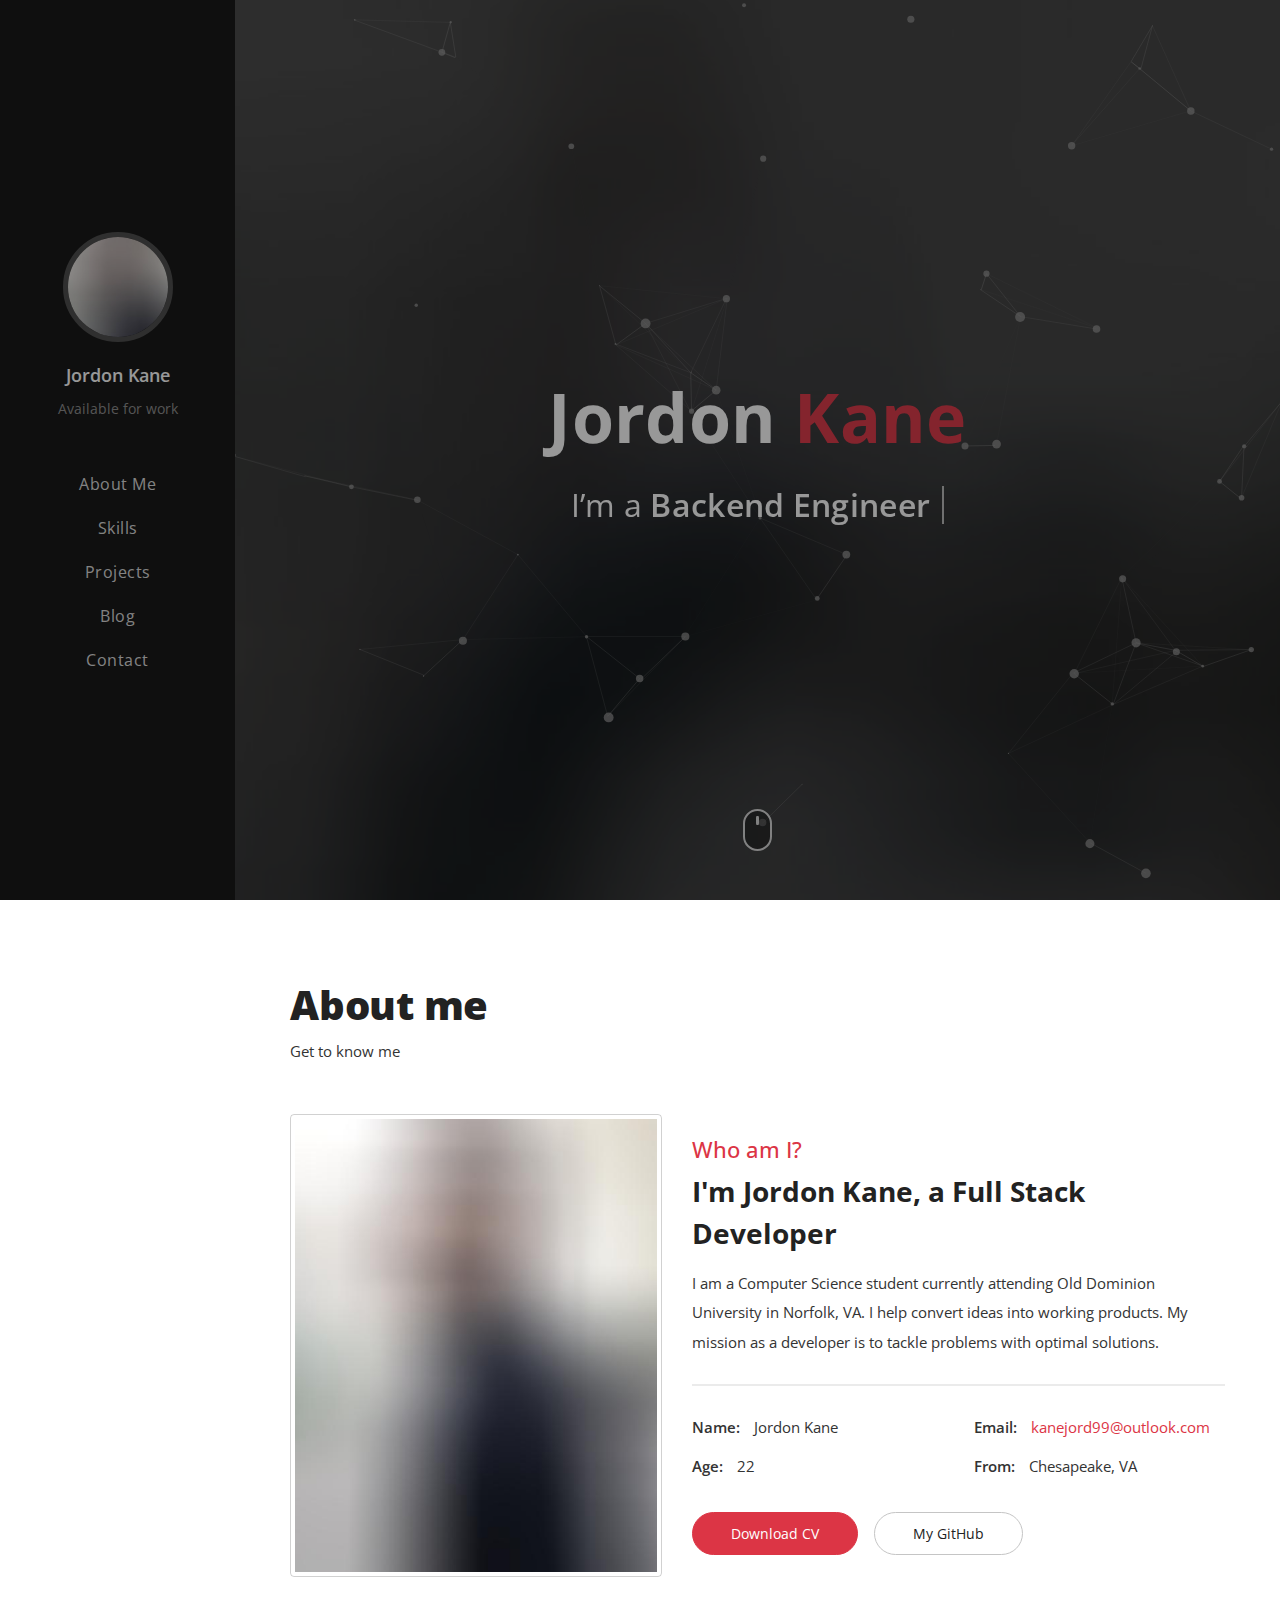
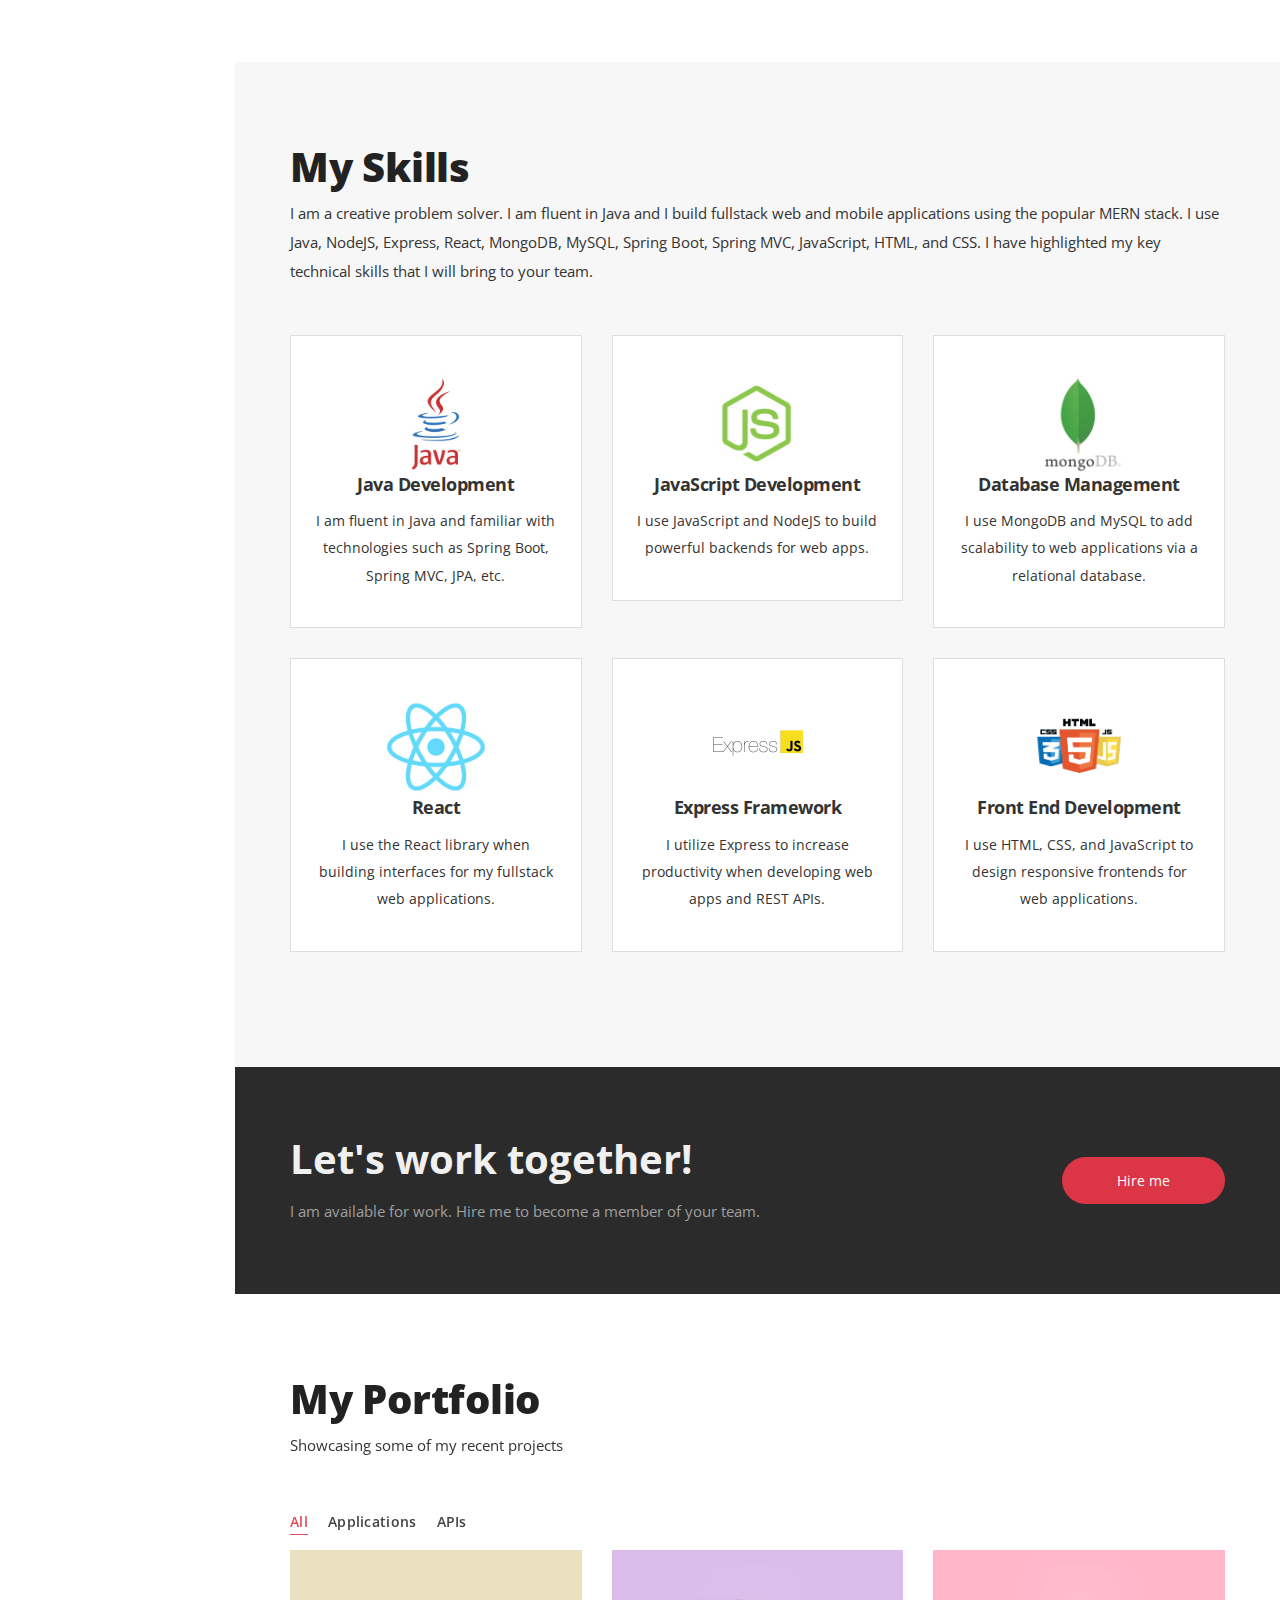
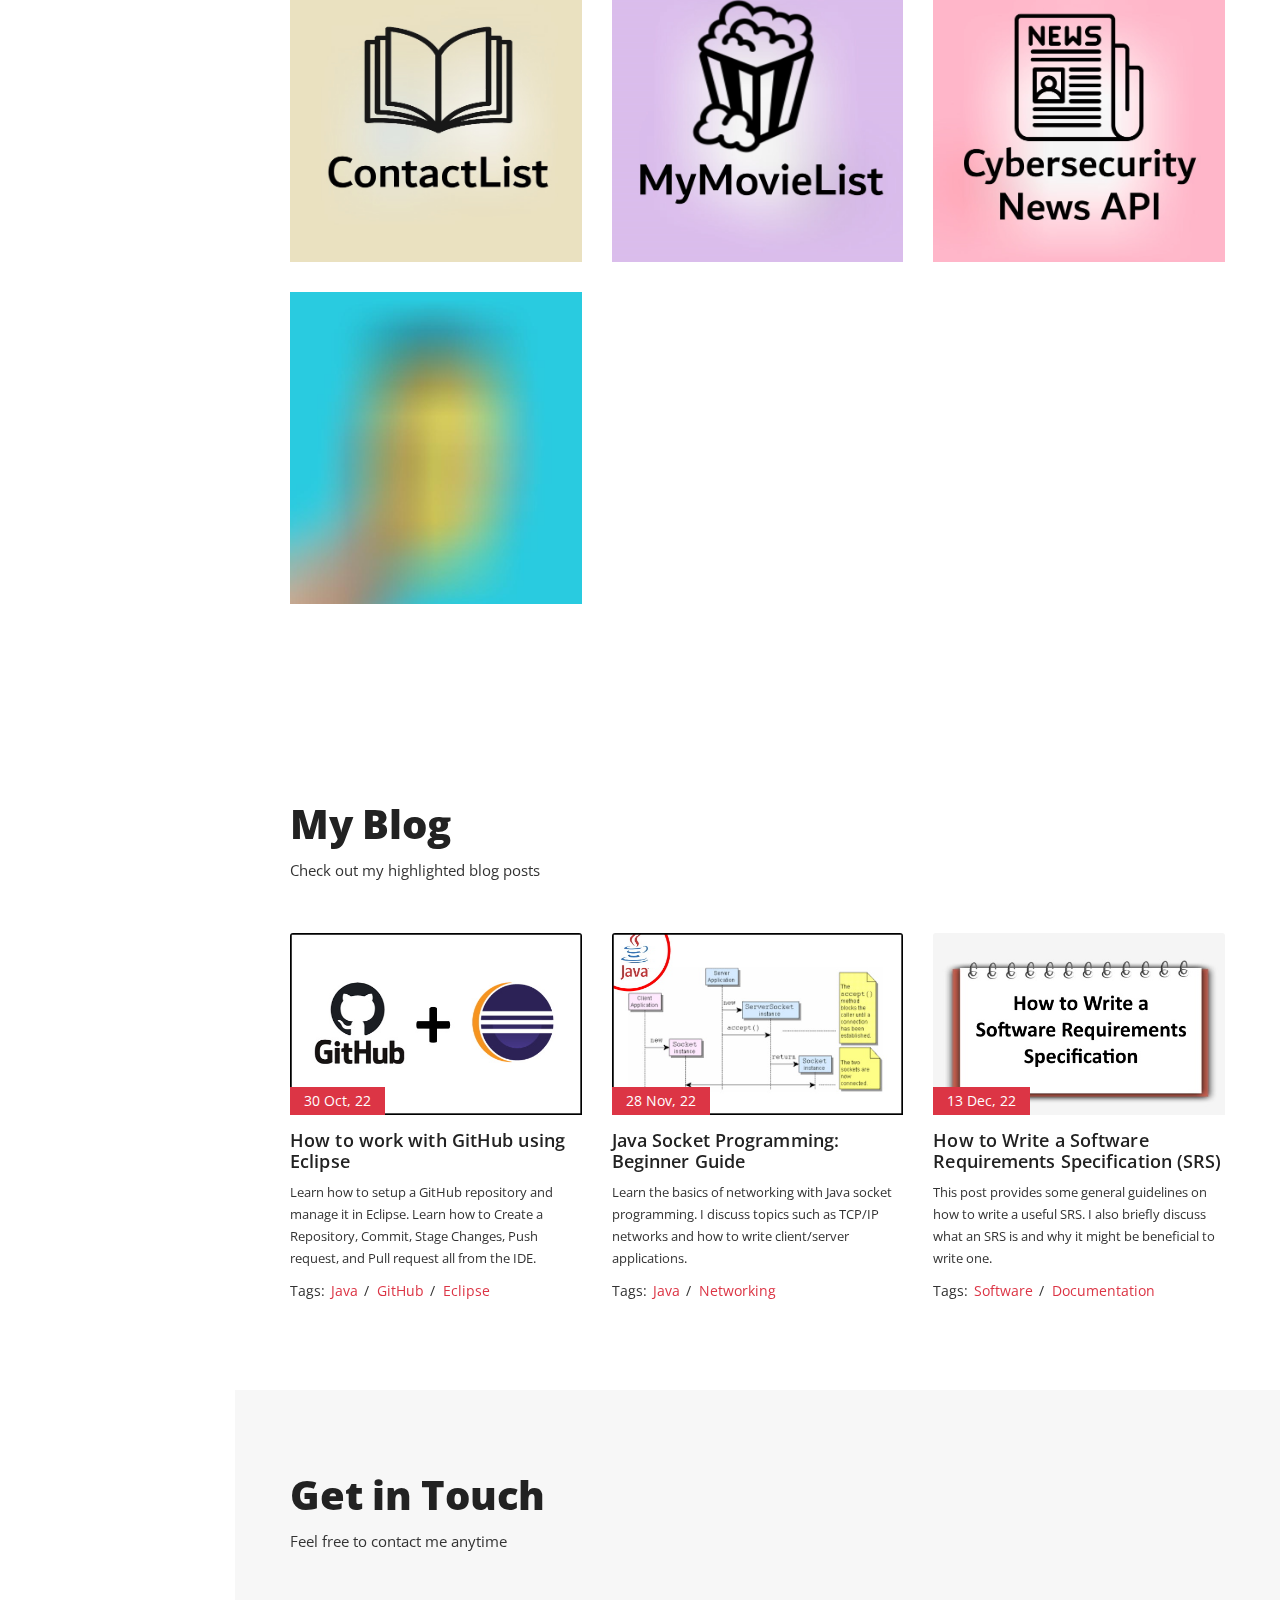
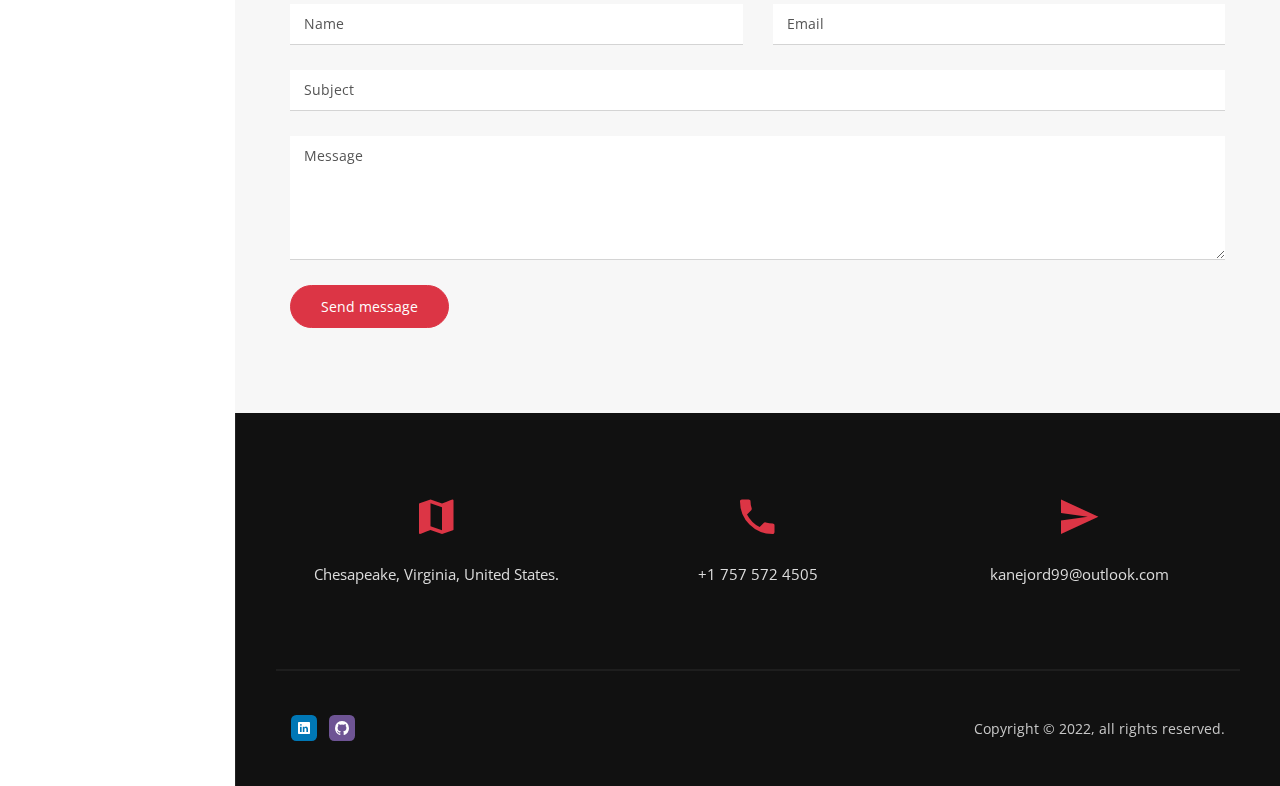
==== index.html @ 23d12130 "Update index.html" ====
<!DOCTYPE html>
<html lang="zxx">

<head>
  <!-- Required meta tags-->
  <meta charset="utf-8">
  <!-- Title-->
  <title>Jordon Kane</title>
  <!-- Description-->
  <meta name="description" content=" Personal Portfolio / Resume / CV / vCard Template">
  <meta name="viewport" content="width=device-width, initial-scale=1, shrink-to-fit=no">
  <!-- Favicons-->
  <link rel="apple-touch-icon" sizes="180x180" href="img/favicons/apple-touch-icon.png">
  <link rel="icon" type="image/png" sizes="32x32" href="img/favicons/favicon-32x32.png">
  <link rel="icon" type="image/png" sizes="16x16" href="img/favicons/favicon-16x16.png">
  <!-- Web fonts-->
  <link href="https://fonts.googleapis.com/css?family=Open+Sans:300,300i,400,400i,600,600i,700,700i,800,800i" rel="stylesheet">
  <!-- CSS vendors-->
  <link rel="stylesheet" href="css/bootstrap-custom.css">
  <link rel="stylesheet" href="css/ionicons.min.css">
  <link rel="stylesheet" href="css/owl.carousel.min.css">
  <link rel="stylesheet" href="css/owl.theme.default.min.css">
  <link rel="stylesheet" href="css/simplebar.min.css">
  <link rel="stylesheet" href="css/jquery.mb.YTPlayer.min.css">
  <!-- Main CSS-->
  <link rel="stylesheet" href="css/main.css">
  <!-- CSS Color scheme-->
  <link id="color-scheme" rel="stylesheet" href="css/colors/main-red.css">
  <!-- Custom CSS (Add your custom CSS styles to this file)-->
  <link rel="stylesheet" href="css/custom.css">
</head>

<body>
  <!-- Preloader-->
  <div class="preloader">
    <div class="preloader-block">
      <div class="preloader-icon"><span class="loading-dot loading-dot-1"></span><span class="loading-dot loading-dot-2"></span><span class="loading-dot loading-dot-3"></span></div>
    </div>
  </div>
  <div class="main-wrapper">
    <!-- Sidebar-->
    <header>
      <nav class="navbar d-md-block d-lg-none fixed-top mobile-navbar"><button class="navbar-toggler mr-auto" type="button" data-toggle="collapse" data-target="#mobileNavbarSupportedContent" aria-controls="mobileNavbarSupportedContent" aria-expanded="false" aria-label="Toggle navigation"><span class="nav-btn">Menu</span></button>
        <div class="collapse navbar-collapse order-1" id="mobileNavbarSupportedContent">
          <ul class="navbar-nav mr-auto"></ul>
        </div>
      </nav>
      <nav class="sidebar" data-simplebar>
        <div class="sidebar-header"><a href="#home-area" data-scroll><img class="img-fluid sidebar-avatar" src="img/profile-avatar.jpg" alt="Profile avatar"></a><span class="sidebar-name">Jordon Kane</span>
          <p class="sidebar-status">Available for work</p>
        </div>
        <div class="sidebar-menu">
          <ul class="list-unstyled list-menu">
            <li><a class="nav-link" href="#about-area" data-scroll>About Me</a></li>
            <li><a class="nav-link" href="#services-area" data-scroll>Skills</a></li>
            <li><a class="nav-link" href="#portfolio-area" data-scroll>Projects</a></li>
            <li><a class="nav-link" href="#blog-area" data-scroll>Blog</a></li>
            <li><a class="nav-link" href="#contact-area" data-scroll>Contact</a></li>
          </ul>
        </div>
      </nav>
    </header>
    <div class="sections-wrapper">
      <!-- Sections-->
      <!-- Home-->
      <section class="home-area element-cover-bg particles-variant" id="home-area" style="background-image:url(img/home.jpg)">
        <div id="particles-js"></div>
        <div class="container h-100">
          <div class="row h-100 align-items-center justify-content-center">
            <div class="col-12 col-lg-8 home-content text-center">
              <h1 class="home-name">Jordon <span>Kane</span></h1>
              <h4 class="cd-headline clip home-headline">I’m a <span class="cd-words-wrapper single-headline"><b class="is-visible">Backend Engineer</b><b>Problem Solver</b><b>Software Developer</b></span></h4>
            </div><a href="#about-area" data-scroll>
              <div class="home-mouse">
                <div class="mouse-shape">
                  <div class="mouse-wheel"></div>
                </div>
              </div>
            </a>
          </div>
        </div>
      </section>
      <!-- About-->
      <section class="single-section about-area" id="about-area">
        <div class="container">
          <div class="row">
            <div class="col-12">
              <div class="section-heading">
                <h2 class="section-title">About me</h2>
                <p class="section-description">Get to know me</p>
              </div>
            </div>
          </div>
          <div class="row align-items-center">
            <!-- Picture part-->
            <div class="col-12 col-lg-5 about-img"><img class="img-fluid img-thumbnail" src="img/about-img.jpg" alt="About Picture"></div>
            <!-- Content part-->
            <div class="col-12 col-lg-7 about-content">
              <div class="content-block">
                <h2 class="content-subtitle">Who am I?</h2>
                <h6 class="content-title">I'm Jordon Kane, a Full Stack Developer</h6>
                <div class="content-description">
                  <p>I am a Computer Science student currently attending Old Dominion University in Norfolk, VA. I help convert ideas into working products. My mission as a developer is to tackle problems with optimal solutions.</p>
                </div>
                <address class="content-info">
                  <div class="row">
                    <div class="col-12 col-md-6 single-info"><span>Name:</span>
                      <p>Jordon Kane</p>
                    </div>
                    <div class="col-12 col-md-6 single-info"><span>Email:</span>
                      <p><a href="mailto:kanejord99@outlook.com">kanejord99@outlook.com</a></p>
                    </div>
                  </div>
                  <div class="row">
                    <div class="col-12 col-md-6 single-info"><span>Age:</span>
                      <p>22</p>
                    </div>
                    <div class="col-12 col-md-6 single-info"><span>From:</span>
                      <p>Chesapeake, VA</p>
                    </div>
                  </div>
                </address><a class="btn content-download button-main button-scheme" href="#0" role="button">Download CV</a><a class="btn content-work button-main" data-scroll="" href="https://github.com/jordonkane" target="_blank" role="button">My GitHub</a>
              </div>
            </div>
          </div>
        </div>
      </section>
      <!-- Services-->
      <section class="single-section alt-bg services-area" id="services-area">
        <div class="container">
          <div class="row">
            <div class="col-12">
              <div class="section-heading">
                <h2 class="section-title">My Skills</h2>
                <p class="section-description">I am a creative problem solver. I am fluent in Java and I build fullstack web and mobile applications using the popular MERN stack. I use Java, NodeJS, Express, React, MongoDB, MySQL, Spring Boot, Spring MVC, JavaScript, HTML, and CSS. I have highlighted my key technical skills that I will bring to your team.</p>
              </div>
            </div>
          </div>
          <div class="row">
            <!-- Single service-->
            <div class="col-12 col-md-6 col-lg-4">
              <div class="single-service"><img src="img/icon_java.jpg" alt="Java" width="100" height="100">
                <h6 class="service-title">Java Development</h6>
                <p class="service-description">I am fluent in Java and familiar with technologies such as Spring Boot, Spring MVC, JPA, etc.</p>
              </div>
            </div>
            <!-- Single service-->
            <div class="col-12 col-md-6 col-lg-4">
              <div class="single-service"><img src="img/icon_nodejs.jpg" alt="NodeJS" width="100" height="100">
                <h6 class="service-title">JavaScript Development</h6>
                <p class="service-description">I use JavaScript and NodeJS to build powerful backends for web apps.</p>
              </div>
            </div>
            <!-- Single service-->
            <div class="col-12 col-md-6 col-lg-4">
              <div class="single-service"><img src="img/icon_mdb.jpg" alt="MongoDB" width="100" height="100">
                <h6 class="service-title">Database Management</h6>
                <p class="service-description">I use MongoDB and MySQL to add scalability to web applications via a relational database.</p>
              </div>
            </div>
            <!-- Single service-->
            <div class="col-12 col-md-6 col-lg-4">
              <div class="single-service"><img src="img/icon_react.jpg" alt="NETMVC" width="100" height="100">
                <h6 class="service-title">React</h6>
                <p class="service-description">I use the React library when building interfaces for my fullstack web applications.</p>
              </div>
            </div>
            <!-- Single service-->
            <div class="col-12 col-md-6 col-lg-4">
              <div class="single-service mb-md-0"><img src="img/icon_expressjs.jpg" alt="Express" width="100" height="100">
                <h6 class="service-title">Express Framework</h6>
                <p class="service-description">I utilize Express to increase productivity when developing web apps and REST APIs.</p>
              </div>
            </div>
            <!-- Single service-->
            <div class="col-12 col-md-6 col-lg-4">
              <div class="single-service mb-lg-0"><img src="img/icon_frontend.jpg" alt="Frontend" width="100" height="100">
                <h6 class="service-title">Front End Development</h6>
                <p class="service-description">I use HTML, CSS, and JavaScript to design responsive frontends for web applications.</p>
              </div>
            </div>
          </div>
        </div>
      </section>
      <!-- Hire-->
      <section class="single-section element-cover-bg hire-area" id="hire-area" style="background-image:url(img/hire.jpg)">
        <div class="container">
          <div class="row row-custom">
            <div class="col-12 col-md-8 content-part">
              <h1 class="hire-title">Let's work together!</h1>
              <p class="hire-description">I am available for work. Hire me to become a member of your team.</p>
            </div>
            <div class="col-12 col-md-4 button-part"><a class="btn hire-btn button-main button-scheme" data-scroll="" href="#contact-area" role="button">Hire me</a></div>
          </div>
        </div>
      </section>
      <!-- Portfolio-->
      <section class="single-section portfolio-area" id="portfolio-area">
        <div class="container">
          <div class="row">
            <div class="col-12">
              <div class="section-heading">
                <h2 class="section-title">My Portfolio</h2>
                <p class="section-description">Showcasing some of my recent projects</p>
              </div>
            </div>
          </div>
          <div class="row">
            <!-- Filter nav-->
            <div class="col-12">
              <ul class="list-inline filter-control" role="group" aria-label="Filter Control">
                <li class="list-inline-item tab-active" data-filter="*">All</li>
                <li class="list-inline-item" data-filter=".brand">Applications</li>
                <li class="list-inline-item" data-filter=".design">APIs</li>
              </ul>
            </div>
          </div>
          <!-- Thumbnail list-->
          <div class="portfolio-grid row">
            <!-- Single item-->
            <div class="single-item col-6 col-lg-4 brand"><a class="portfolio-item" href="#item-1">
                <div class="portfolio-wrapper"><img class="img-fluid" alt="Item" src="img/item-1.jpg">
                  <div class="item-content">
                    <h6 class="content-title">ContactList App</h6><span class="content-more">More Info</span>
                  </div>
                </div>
              </a></div>
            <!-- Single item-->
            <div class="single-item col-6 col-lg-4 brand"><a class="portfolio-item" href="#item-2">
                <div class="portfolio-wrapper"><img class="img-fluid" alt="Item" src="img/item-2.jpg">
                  <div class="item-content">
                    <h6 class="content-title">MyMovieList App</h6><span class="content-more">More Info</span>
                  </div>
                </div>
              </a></div>
            <!-- Single item-->
            <div class="single-item col-6 col-lg-4 design"><a class="portfolio-item" href="#item-3">
              <div class="portfolio-wrapper"><img class="img-fluid" alt="Item" src="img/item-3.jpg">
                <div class="item-content">
                  <h6 class="content-title">News API</h6><span class="content-more">More Info</span>
                </div>
              </div>
            </a></div>
            <!-- Single item-->
            <div class="single-item col-6 col-lg-4 brand"><a class="portfolio-item" href="#item-4">
              <div class="portfolio-wrapper"><img class="img-fluid" alt="Item" src="img/item-4.jpg">
                <div class="item-content">
                  <h6 class="content-title">Spring Boot Web Application</h6><span class="content-more">More Info</span>
                </div>
              </div>
            </a></div>
        <!-- Single lightbox-->
        <div class="lightbox-wrapper" id="item-1">
          <div class="f-basis-100">
            <div class="lightbox-close" data-modal-close><span class="close-btn"><span class="btn-line"></span></span></div>
          </div>
          <div class="container">
            <div class="row">
              <div class="col-12 col-lg-5">
                <div class="lightbox-gallery owl-carousel owl-theme"><img class="img-fluid item-img" alt="Item" src="img/item-1.jpg"><img class="img-fluid item-img" alt="Item" src="img/item-2.jpg"><img class="img-fluid item-img" alt="Item" src="img/item-3.jpg"><img class="img-fluid item-img" alt="Item" src="img/item-4.jpg"><img class="img-fluid item-img" alt="Item" src="img/item-5.jpg"><img class="img-fluid item-img" alt="Item" src="img/item-6.jpg"></div>
              </div>
              <div class="col-12 col-lg-7">
                <div class="lightbox-content">
                  <h3 class="content-title">ContactList App</h3>
                  <div class="content-description">
                    <p>Lorem ipsum dolor sit amet, consectetur adipisicing elit. Assumenda aut sapiente quo explicabo, quasi incidunt aperiam laudantium, nemo cum eaque inventore ut voluptas voluptatibus nihil! Amet soluta, ea illo sint?</p>
                    <p>Lorem ipsum dolor sit amet, consectetur adipisicing elit. Obcaecati dignissimos culpa deserunt aspernatur ipsa veritatis alias labore tempore laboriosam commodi! Ab neque sunt, odio voluptatibus, dignissimos nisi consequuntur atque qui explicabo eligendi, harum in? Amet aspernatur atque quam. Illo natus tempora explicabo deleniti molestias numquam debitis repudiandae, repellendus voluptatum soluta?</p>
                  </div>
                  <ul class="list-inline content-info">
                    <li class="list-inline-item single-info"><span>Date:</span>
                      <p>27 Oct, 2022</p>
                    </li>
                    <li class="list-inline-item single-info"><span>Categories:</span>
                      <p><a href="#0">CRUD</a>, <a href="#0">Application</a></p>
                    </li>
                    <li class="list-inline-item single-info"><span>Technologies:</span>
                      <p>NodeJS, React, Express, MySQL</p>
                    </li>
                  </ul><a class="btn content-btn button-main button-scheme" href="https://github.com/jordonkane/contact-list" role="button">Visit Project</a>
                </div>
              </div>
            </div>
          </div>
        </div>
        <!-- Single lightbox-->
        <div class="lightbox-wrapper" id="item-2">
          <div class="f-basis-100">
            <div class="lightbox-close" data-modal-close><span class="close-btn"><span class="btn-line"></span></span></div>
          </div>
          <div class="container">
            <div class="row">
              <div class="col-12 col-lg-5">
                <div class="lightbox-gallery owl-carousel owl-theme"><img class="img-fluid item-img" alt="Item" src="img/item-2.jpg"><img class="img-fluid item-img" alt="Item" src="img/item-1.jpg"><img class="img-fluid item-img" alt="Item" src="img/item-3.jpg"><img class="img-fluid item-img" alt="Item" src="img/item-4.jpg"><img class="img-fluid item-img" alt="Item" src="img/item-5.jpg"><img class="img-fluid item-img" alt="Item" src="img/item-6.jpg"></div>
              </div>
              <div class="col-12 col-lg-7">
                <div class="lightbox-content">
                  <h3 class="content-title">MyMovieList</h3>
                  <div class="content-description">
                    <p>Lorem ipsum dolor sit amet, consectetur adipisicing elit. Assumenda aut sapiente quo explicabo, quasi incidunt aperiam laudantium, nemo cum eaque inventore ut voluptas voluptatibus nihil! Amet soluta, ea illo sint?</p>
                    <p>Lorem ipsum dolor sit amet, consectetur adipisicing elit. Obcaecati dignissimos culpa deserunt aspernatur ipsa veritatis alias labore tempore laboriosam commodi! Ab neque sunt, odio voluptatibus, dignissimos nisi consequuntur atque qui explicabo eligendi, harum in? Amet aspernatur atque quam. Illo natus tempora explicabo deleniti molestias numquam debitis repudiandae, repellendus voluptatum soluta?</p>
                  </div>
                  <ul class="list-inline content-info">
                    <li class="list-inline-item single-info"><span>Date:</span>
                      <p>8 Dec, 2022</p>
                    </li>
                    <li class="list-inline-item single-info"><span>Categories:</span>
                      <p><a href="#0">CRUD</a>, <a href="#0">Application</a></p>
                    </li>
                    <li class="list-inline-item single-info"><span>Technologies:</span>
                      <p>NodeJS, React, Express, MongoDB</p>
                    </li>
                  </ul><a class="btn content-btn button-main button-scheme" href="https://github.com/jordonkane/my-movie-list" role="button">Visit Project</a>
                </div>
              </div>
            </div>
          </div>
        </div>
        <!-- Single lightbox-->
        <div class="lightbox-wrapper" id="item-3">
          <div class="f-basis-100">
            <div class="lightbox-close" data-modal-close><span class="close-btn"><span class="btn-line"></span></span></div>
          </div>
          <div class="container">
            <div class="row">
              <div class="col-12 col-lg-5">
                <div class="lightbox-gallery owl-carousel owl-theme"><img class="img-fluid item-img" alt="Item" src="img/item-3.jpg"><img class="img-fluid item-img" alt="Item" src="img/item-1.jpg"><img class="img-fluid item-img" alt="Item" src="img/item-2.jpg"><img class="img-fluid item-img" alt="Item" src="img/item-4.jpg"><img class="img-fluid item-img" alt="Item" src="img/item-5.jpg"><img class="img-fluid item-img" alt="Item" src="img/item-6.jpg"></div>
              </div>
              <div class="col-12 col-lg-7">
                <div class="lightbox-content">
                  <h3 class="content-title">News API</h3>
                  <div class="content-description">
                    <p>Lorem ipsum dolor sit amet, consectetur adipisicing elit. Assumenda aut sapiente quo explicabo, quasi incidunt aperiam laudantium, nemo cum eaque inventore ut voluptas voluptatibus nihil! Amet soluta, ea illo sint?</p>
                    <p>Lorem ipsum dolor sit amet, consectetur adipisicing elit. Obcaecati dignissimos culpa deserunt aspernatur ipsa veritatis alias labore tempore laboriosam commodi! Ab neque sunt, odio voluptatibus, dignissimos nisi consequuntur atque qui explicabo eligendi, harum in? Amet aspernatur atque quam. Illo natus tempora explicabo deleniti molestias numquam debitis repudiandae, repellendus voluptatum soluta?</p>
                  </div>
                  <ul class="list-inline content-info">
                    <li class="list-inline-item single-info"><span>Date:</span>
                      <p>16 Nov, 2022</p>
                    </li>
                    <li class="list-inline-item single-info"><span>Categories:</span>
                      <p><a href="#0">API</a></p>
                    </li>
                    <li class="list-inline-item single-info"><span>Technologies:</span>
                      <p>NodeJS, Express</p>
                    </li>
                  </ul><a class="btn content-btn button-main button-scheme" href="https://github.com/jordonkane/news-api" role="button">Visit Project</a>
                </div>
              </div>
            </div>
          </div>
        </div>
        <!-- Single lightbox-->
        <div class="lightbox-wrapper" id="item-4">
          <div class="f-basis-100">
            <div class="lightbox-close" data-modal-close><span class="close-btn"><span class="btn-line"></span></span></div>
          </div>
          <div class="container">
            <div class="row">
              <div class="col-12 col-lg-5">
                <div class="lightbox-gallery owl-carousel owl-theme"><img class="img-fluid item-img" alt="Item" src="img/item-4.jpg"><img class="img-fluid item-img" alt="Item" src="img/item-1.jpg"><img class="img-fluid item-img" alt="Item" src="img/item-2.jpg"><img class="img-fluid item-img" alt="Item" src="img/item-4.jpg"><img class="img-fluid item-img" alt="Item" src="img/item-5.jpg"><img class="img-fluid item-img" alt="Item" src="img/item-6.jpg"></div>
              </div>
              <div class="col-12 col-lg-7">
                <div class="lightbox-content">
                  <h3 class="content-title">Spring Boot Web Application</h3>
                  <div class="content-description">
                    <p>Lorem ipsum dolor sit amet, consectetur adipisicing elit. Assumenda aut sapiente quo explicabo, quasi incidunt aperiam laudantium, nemo cum eaque inventore ut voluptas voluptatibus nihil! Amet soluta, ea illo sint?</p>
                    <p>Lorem ipsum dolor sit amet, consectetur adipisicing elit. Obcaecati dignissimos culpa deserunt aspernatur ipsa veritatis alias labore tempore laboriosam commodi! Ab neque sunt, odio voluptatibus, dignissimos nisi consequuntur atque qui explicabo eligendi, harum in? Amet aspernatur atque quam. Illo natus tempora explicabo deleniti molestias numquam debitis repudiandae, repellendus voluptatum soluta?</p>
                  </div>
                  <ul class="list-inline content-info">
                    <li class="list-inline-item single-info"><span>Date:</span>
                      <p>30 Nov, 2022</p>
                    </li>
                    <li class="list-inline-item single-info"><span>Categories:</span>
                      <p><a href="#0">Java</a>, <a href="#0">CRUD</a>, <a href="#0">Application</a></p>
                    </li>
                    <li class="list-inline-item single-info"><span>Technologies:</span>
                      <p>Java, Spring Boot, HTML, CSS, JavaScript</p>
                    </li>
                  </ul><a class="btn content-btn button-main button-scheme" href="#0" role="button">Visit Project</a>
                </div>
              </div>
            </div>
          </div>
        </div>
      </section>
      <!-- Testimonials-->
     
      <!-- Blog-->
      <section class="single-section blog-area" id="blog-area">
        <div class="container">
          <div class="row">
            <div class="col-12">
              <div class="section-heading">
                <h2 class="section-title">My Blog</h2>
                <p class="section-description">Check out my highlighted blog posts</p>
              </div>
            </div>
          </div>
          <div class="row justify-content-center">
            <!-- Single post-->
            <div class="col-12 col-sm-8 col-lg-4">
              <div class="card single-post"><a class="post-img" href="blog-article0.html"><img class="card-img-top" src="img/post-1.jpg" alt="Blog post"><span class="content-date">30 Oct, 22</span></a>
                <div class="card-body post-content"><a href="blog-article0.html">
                    <h5 class="card-title content-title">How to work with GitHub using Eclipse</h5>
                  </a>
                  <p class="card-text content-description">Learn how to setup a GitHub repository and manage it in Eclipse. Learn how to Create a Repository, Commit, Stage Changes, Push request, and Pull request all from the IDE.</p>
                  <div class="content-tags"><span class="tags-title">Tags:</span>
                    <ul class="list-unstyled list-inline tags-list">
                      <li class="list-inline-item"><a href="#0">Java</a></li>
                      <li class="list-inline-item"><a href="#0">GitHub</a></li>
                      <li class="list-inline-item"><a href="#0">Eclipse</a></li>
                    </ul>
                  </div>
                </div>
              </div>
            </div>
            <!-- Single post-->
            <div class="col-12 col-sm-8 col-lg-4">
              <div class="card single-post"><a class="post-img" href="blog-article1.html"><img class="card-img-top" src="img/post-2.jpg" alt="Blog post"><span class="content-date">28 Nov, 22</span></a>
                <div class="card-body post-content"><a href="blog-article1.html">
                    <h5 class="card-title content-title">Java Socket Programming: Beginner Guide</h5>
                  </a>
                  <p class="card-text content-description">Learn the basics of networking with Java socket programming. I discuss topics such as TCP/IP networks and how to write client/server applications.</p>
                  <div class="content-tags"><span class="tags-title">Tags:</span>
                    <ul class="list-unstyled list-inline tags-list">
                      <li class="list-inline-item"><a href="#0">Java</a></li>
                      <li class="list-inline-item"><a href="#0">Networking</a></li>
                    </ul>
                  </div>
                </div>
              </div>
            </div>
            <!-- Single post-->
            <div class="col-12 col-sm-8 col-lg-4">
              <div class="card single-post"><a class="post-img" href="blog-article2.html"><img class="card-img-top" src="img/post-3.jpg" alt="Blog post"><span class="content-date">13 Dec, 22</span></a>
                <div class="card-body post-content"><a href="blog-article2.html">
                    <h5 class="card-title content-title">How to Write a Software Requirements Specification (SRS)</h5>
                  </a>
                  <p class="card-text content-description">This post provides some general guidelines on how to write a useful SRS. I also briefly discuss what an SRS is and why it might be beneficial to write one.</p>
                  <div class="content-tags"><span class="tags-title">Tags:</span>
                    <ul class="list-unstyled list-inline tags-list">
                      <li class="list-inline-item"><a href="#0">Software</a></li>
                      <li class="list-inline-item"><a href="#0">Documentation</a></li>
                    </ul>
                  </div>
                </div>
              </div>
            </div>
          </div>
        </div>
      </section>
      <!-- Contact-->
      <section class="single-section contact-area alt-bg" id="contact-area">
        <div class="container">
          <div class="row">
            <div class="col-12">
              <div class="section-heading">
                <h2 class="section-title">Get in Touch</h2>
                <p class="section-description">Feel free to contact me anytime</p>
              </div>
            </div>
          </div>
          <div class="row">
            <!-- Contact form-->
            <div class="col-12">
              <form class="contact-form" id="contact-form" action="php/contact.php">
                <div class="row">
                  <div class="col-12 col-md-6 form-group"><input class="form-control" id="contact-name" type="text" name="name" placeholder="Name" required=""></div>
                  <div class="col-12 col-md-6 form-group"><input class="form-control" id="contact-email" type="email" name="email" placeholder="Email" required=""></div>
                  <div class="col-12 form-group"><input class="form-control" id="contact-subject" type="text" name="subject" placeholder="Subject" required=""></div>
                  <div class="col-12 form-group form-message"><textarea class="form-control" id="contact-message" name="message" placeholder="Message" rows="5" required=""></textarea></div>
                  <div class="col-12 form-submit"><button class="btn button-main button-scheme" id="contact-submit" type="submit">Send message</button>
                    <p class="contact-feedback"></p>
                  </div>
                </div>
              </form>
            </div>
          </div>
        </div>
      </section>
      <!-- Footer-->
      <footer class="footer-area single-section">
        <div class="container">
          <div class="row contact-info">
            <div class="col-12 col-sm-4">
              <div class="single-info"><i class="info-icon icon ion-md-map"></i>
                <p class="info-content"><a href="https://goo.gl/maps/YRhjSqnERnuaU26N8" target="_blank">Chesapeake, Virginia, United States.</a></p>
              </div>
            </div>
            <div class="col-12 col-sm-4">
              <div class="single-info"><i class="info-icon icon ion-md-call"></i>
                <p class="info-content"><a href="tel:+17575724505">+1 757 572 4505</a></p>
              </div>
            </div>
            <div class="col-12 col-sm-4">
              <div class="single-info"><i class="info-icon icon ion-md-send"></i>
                <p class="info-content"><a href="mailto:kanejord99@outlook.com">kanejord99@outlook.com</a></p>
              </div>
            </div>
          </div>
          <div class="row mini-footer">
            <div class="social-medias col-12 col-lg-5"></a><a class="linkedin" href="https://www.linkedin.com/in/jordonkane/" target="_blank"><i class="icon ion-logo-linkedin"></i></a></ion-icon></i></a><a class="github" href="https://github.com/jordonkane" target="_blank"><i class="icon ion-logo-github"></i></a></div>
            <p class="copyright-notice col-12 col-lg-7">Copyright © 2022, all rights reserved.</p>
          </div>
        </div>
      </footer>
    </div>
  </div>
  <!-- Scripts-->
  <script src="js/jquery.min.js"></script>
  <script src="js/bootstrap.bundle.min.js"></script>
  <script src="js/isotope.pkgd.min.js"></script>
  <script src="js/animatedModal.js"></script>
  <script src="js/owl.carousel.min.js"></script>
  <script src="js/simplebar.min.js"></script>
  <script src="js/jquery.mb.YTPlayer.min.js"></script>
  <script src="js/particles.js"></script>
  <script src="js/main.js"></script>
  <!-- Custom JS (Add your custom JS scripts to this file)-->
  <script src="js/custom.js"></script>
</body>

</html>
---- css/simplebar.min.css ----
[data-simplebar]{position:relative;flex-direction:column;flex-wrap:wrap;justify-content:flex-start;align-content:flex-start;align-items:flex-start}.simplebar-wrapper{overflow:hidden;width:inherit;height:inherit;max-width:inherit;max-height:inherit}.simplebar-mask{direction:inherit;position:absolute;overflow:hidden;padding:0;margin:0;left:0;top:0;bottom:0;right:0;width:auto!important;height:auto!important;z-index:0}.simplebar-offset{direction:inherit!important;box-sizing:inherit!important;resize:none!important;position:absolute;top:0;left:0;bottom:0;right:0;padding:0;margin:0;-webkit-overflow-scrolling:touch}.simplebar-content-wrapper{direction:inherit;box-sizing:border-box!important;position:relative;display:block;height:100%;width:auto;visibility:visible;overflow:auto;max-width:100%;max-height:100%}.simplebar-content:after,.simplebar-content:before{content:' ';display:table}.simplebar-placeholder{max-height:100%;max-width:100%;width:100%;pointer-events:none}.simplebar-height-auto-observer-wrapper{box-sizing:inherit!important;height:100%;width:100%;max-width:1px;position:relative;float:left;max-height:1px;overflow:hidden;z-index:-1;padding:0;margin:0;pointer-events:none;flex-grow:inherit;flex-shrink:0;flex-basis:0}.simplebar-height-auto-observer{box-sizing:inherit;display:block;opacity:0;position:absolute;top:0;left:0;height:1000%;width:1000%;min-height:1px;min-width:1px;overflow:hidden;pointer-events:none;z-index:-1}.simplebar-track{z-index:1;position:absolute;right:0;bottom:0;pointer-events:none;overflow:hidden}[data-simplebar].simplebar-dragging .simplebar-track{pointer-events:all}.simplebar-scrollbar{position:absolute;right:2px;width:7px;min-height:10px}.simplebar-scrollbar:before{position:absolute;content:'';background:#000;border-radius:7px;left:0;right:0;opacity:0;transition:opacity .2s linear}.simplebar-track .simplebar-scrollbar.simplebar-visible:before{opacity:.5;transition:opacity 0s linear}.simplebar-track.simplebar-vertical{top:0;width:11px}.simplebar-track.simplebar-vertical .simplebar-scrollbar:before{top:2px;bottom:2px}.simplebar-track.simplebar-horizontal{left:0;height:11px}.simplebar-track.simplebar-horizontal .simplebar-scrollbar:before{height:100%;left:2px;right:2px}.simplebar-track.simplebar-horizontal .simplebar-scrollbar{right:auto;left:0;top:2px;height:7px;min-height:0;min-width:10px;width:auto}[data-simplebar-direction=rtl] .simplebar-track.simplebar-vertical{right:auto;left:0}.hs-dummy-scrollbar-size{direction:rtl;position:fixed;opacity:0;visibility:hidden;height:500px;width:500px;overflow-y:hidden;overflow-x:scroll}
---- css/main.css ----
/*!
  * Item: CodeX
  * Description:  Personal Portfolio / Resume / CV / vCard Template
  * Author/Developer: Exill
  * Author/Developer URL: https://themeforest.net/user/exill
  * Version: v1.0.0
  * License: Themeforest Standard Licenses: https://themeforest.net/licenses
  */

/*----------- Table of Contents -----------*/
/**
 * Globals
 * Preloader
 * Sidebar
 * Home
 * About
 * Services
 * Hire
 * Portfolio
 * Testimonials
 * Blog
 * Contact
 * Footer
 */
/*----------- Globals -----------*/
/* Disable outline */
:focus {
  outline: none;
}

::-moz-focus-inner {
  border: 0;
}

/* Body */
body {
  background-color: #fff;
  color: #333;
  font-family: "Open Sans", sans-serif;
  font-size: 14px;
  font-weight: 400;
  line-height: 1.95;
  position: relative;
}

/* Typography */
i.icon {
  line-height: 100%;
}

h1,
h2,
h3,
h4,
h5,
h6,
.h1,
.h2,
.h3,
.h4,
.h5,
.h6 {
  color: #222;
}

b {
  font-weight: bold;
}

/* Other elements */
a {
  transition: all 0.15s ease-in-out;
}

a:hover,
a:focus {
  text-decoration: none;
}

hr {
  border-top: 3px solid #e6e6e6;
  margin: 0;
}

.anchor-basic {
  color: #222;
}

.anchor-basic:hover,
.anchor-basic:focus {
  color: black;
}

/* Buttons */
.button-main {
  background-color: #fff;
  border: 1px solid #c5c5c5;
  border-radius: 30px;
  color: #222;
  font-size: 14px;
  padding: 10px 38px;
}

.button-main:focus {
  background-color: #bfbfbf;
  border: 1px solid #c5c5c5;
  box-shadow: none;
}

.button-main.button-scheme {
  color: #fff;
}

/* Section, title & description styles */
.single-section {
  background-color: #fff;
  padding: 85px 40px;
}

.single-section.alt-bg {
  background-color: #f7f7f7;
}

.single-section .section-heading {
  margin-bottom: 48px;
  text-align: left;
}

.single-section .section-heading>.section-title {
  display: inline-block;
  font-size: 40px;
  font-weight: 800;
  letter-spacing: -0.25px;
  line-height: 100%;
  margin-bottom: 12px;
  position: relative;
  z-index: 9;
}

.single-section .section-heading>.section-description {
  font-size: 15px;
}

.single-section .section-heading.heading-center {
  text-align: center;
}

.single-section.element-cover-bg .section-heading>.section-title,
.single-section.element-cover-bg .section-heading>.section-description {
  color: #fff;
}

@media (max-width: 767.98px) {
  .single-section .section-heading>.section-description {
    font-size: 14px;
  }
}

@media (max-width: 575.98px) {
  .single-section {
    padding: 65px 15px;
  }

  .single-section .section-heading>.section-title {
    font-size: 34px;
  }
}

/* Overlay background */
.element-cover-bg {
  background-position: 50% 0;
  background-repeat: no-repeat;
  background-size: cover;
  position: relative;
}

.element-cover-bg:before {
  content: '';
  height: 100%;
  left: 0;
  position: absolute;
  top: 0;
  width: 100%;
}

/* Animations */
@-webkit-keyframes fadeIn {
  from {
    opacity: 0;
  }

  to {
    opacity: 1;
  }
}

@keyframes fadeIn {
  from {
    opacity: 0;
  }

  to {
    opacity: 1;
  }
}

.fadeIn {
  -webkit-animation-name: fadeIn;
  animation-name: fadeIn;
}

@-webkit-keyframes fadeOut {
  from {
    opacity: 1;
  }

  to {
    opacity: 0;
  }
}

@keyframes fadeOut {
  from {
    opacity: 1;
  }

  to {
    opacity: 0;
  }
}

.fadeOut {
  -webkit-animation-name: fadeOut;
  animation-name: fadeOut;
}

/* General styles */
.f-basis-100 {
  -ms-flex-preferred-size: 100%;
  flex-basis: 100%;
}

.owl-theme .owl-dots .owl-dot {
  outline: 0;
}

/* Sidebar & Main Wrapper styles */
.main-wrapper .sidebar {
  height: 100%;
  left: 0;
  position: fixed;
  top: 0;
  width: 235px;
  z-index: 999;
}

.main-wrapper .sections-wrapper {
  padding-left: 235px;
  position: relative;
}

@media (max-width: 991.98px) {
  .main-wrapper .sidebar {
    left: -235px;
  }

  .main-wrapper .sections-wrapper {
    padding-left: 0;
  }
}

/*----------- Preloader -----------*/
.preloader {
  background-color: #0e0e0e;
  height: 100%;
  position: fixed;
  top: 0;
  width: 100%;
  z-index: 99999;
}

.preloader .preloader-block {
  -webkit-transform: translate(50%, 50%);
  bottom: 50%;
  position: fixed;
  right: 50%;
  transform: translate(50%, 50%);
  z-index: 3000;
}

.preloader .preloader-block .preloader-icon .loading-dot {
  background-color: #fff;
  border-radius: 50%;
  display: inline-block;
  height: 13px;
  width: 13px;
}

.preloader .preloader-block .preloader-icon .loading-dot.loading-dot-1 {
  -webkit-animation: 1.2s grow ease-in-out infinite;
  animation: 1.2s grow ease-in-out infinite;
}

.preloader .preloader-block .preloader-icon .loading-dot.loading-dot-2 {
  -webkit-animation: 1.2s grow ease-in-out infinite 0.15555s;
  animation: 1.2s grow ease-in-out infinite 0.15555s;
  margin: 0 14px;
}

.preloader .preloader-block .preloader-icon .loading-dot.loading-dot-3 {
  -webkit-animation: 1.2s grow ease-in-out infinite 0.3s;
  animation: 1.2s grow ease-in-out infinite 0.3s;
}

@-webkit-keyframes grow {

  0%,
  40%,
  100% {
    -webkit-transform: scale(0);
    transform: scale(0);
  }

  40% {
    -webkit-transform: scale(1);
    transform: scale(1);
  }
}

@keyframes grow {

  0%,
  40%,
  100% {
    -webkit-transform: scale(0);
    transform: scale(0);
  }

  40% {
    -webkit-transform: scale(1);
    transform: scale(1);
  }
}

/*----------- Sidebar -----------*/
.sidebar {
  background-color: #111;
}

.sidebar .sidebar-header {
  padding-bottom: 60px;
  padding-top: 24px;
  text-align: center;
}

.sidebar .sidebar-header .sidebar-avatar {
  border: 5px solid #484848;
  border-radius: 50%;
  margin-bottom: 16px;
  width: 110px;
}

.sidebar .sidebar-header .sidebar-name {
  color: #fff;
  display: block;
  font-size: 18px;
  font-weight: 600;
  margin-bottom: 8px;
}

.sidebar .sidebar-header .sidebar-status {
  color: #8a8a8a;
  display: block;
  line-height: 100%;
  margin-bottom: 0;
  margin-top: 9px;
}

.sidebar .sidebar-menu {
  padding-bottom: 24px;
}

.sidebar .sidebar-menu .list-menu {
  margin-bottom: 0;
  text-align: center;
}

.sidebar .sidebar-menu .list-menu li {
  line-height: 100%;
}

.sidebar .sidebar-menu .list-menu li:not(:last-child) {
  margin-bottom: 28px;
}

.sidebar .sidebar-menu .list-menu .nav-link {
  color: rgba(232, 232, 232, 0.95);
  font-size: 16px;
  letter-spacing: 0.5px;
  line-height: 100%;
  padding: 0;
}

.sidebar .simplebar-content-wrapper {
  -ms-flex-align: center;
  -ms-flex-pack: center;
  -ms-flex-wrap: wrap;
  align-items: center;
  display: -ms-flexbox;
  display: flex;
  flex-wrap: wrap;
  justify-content: center;
}

.sidebar .simplebar-track .simplebar-scrollbar:before {
  background: #fff;
}

.sidebar .simplebar-track .simplebar-scrollbar.simplebar-visible:before {
  opacity: 0.5;
}

.sidebar .simplebar-track.simplebar-vertical {
  width: 10px;
}

.sidebar .simplebar-track.simplebar-vertical .simplebar-scrollbar {
  height: auto;
  width: 6px;
}

.sidebar .simplebar-track.simplebar-horizontal {
  height: 10px;
}

.sidebar .simplebar-track.simplebar-horizontal .simplebar-scrollbar {
  height: 6px;
  width: auto;
}

.mobile-navbar {
  padding: 14px 26px;
}

.mobile-navbar:before {
  background-color: #222;
  content: '';
  height: 58px;
  position: absolute;
  right: 0;
  top: 0;
  width: 100%;
}

.mobile-navbar .navbar-toggler {
  background-color: #333;
  border-color: #222;
  border-radius: 3px;
  display: block;
  font-size: 14px;
  outline: none;
  padding: 4px 10px;
  position: relative;
}

.mobile-navbar .navbar-toggler .nav-btn {
  color: rgba(255, 255, 255, 0.8);
  font-size: 14px;
  font-weight: 300;
  letter-spacing: 1px;
  line-height: 20px;
}

.mobile-navbar .navbar-collapse .navbar-nav {
  background-color: #222;
  padding: 8px 20px;
  position: relative;
  top: 8px;
  width: 200px;
  z-index: 2;
}

.mobile-navbar .navbar-collapse .navbar-nav .nav-link {
  color: rgba(255, 255, 255, 0.6);
  font-size: 14px;
  font-weight: 400;
  padding: 7px 0;
}

.mobile-navbar .navbar-collapse .navbar-nav .nav-link:hover,
.mobile-navbar .navbar-collapse .navbar-nav .nav-link:focus {
  color: #fff;
}

/*----------- Home -----------*/
.home-area {
  background-position: center center;
  height: 100vh;
}

.home-area:before {
  background-color: rgba(0, 0, 0, 0.68);
}

.home-area .home-name {
  color: #fff;
  font-size: 68px;
  font-weight: 700;
  letter-spacing: 0.3px;
  margin-bottom: 29px;
}

.home-area .home-headline {
  color: #fff;
  font-size: 32px;
  font-weight: 400;
  letter-spacing: 0.3px;
  margin-bottom: 0;
}

.home-area .home-headline .single-headline {
  display: inline-block;
  position: relative;
  text-align: left;
  vertical-align: top;
}

.home-area .home-headline .single-headline::after {
  background-color: #b9b9b9;
  content: '';
  height: 100%;
  position: absolute;
  right: 0;
  top: 0;
  width: 2px;
}

.home-area .home-headline .single-headline b {
  display: inline-block;
  font-weight: 600;
  left: 0;
  opacity: 0;
  position: absolute;
  top: 0;
  white-space: nowrap;
}

.home-area .home-headline .single-headline b.is-visible {
  opacity: 1;
  position: relative;
}

.home-area .home-mouse {
  bottom: 5.5%;
  left: 0;
  margin: 0 auto;
  position: absolute;
  right: 0;
  width: 29px;
}

.home-area .home-mouse .mouse-shape {
  background-color: rgba(0, 0, 0, 0.45);
  border: 2px solid transparent;
  border-color: #fff;
  border-radius: 25px;
  box-sizing: content-box;
  height: 28px;
  opacity: .8;
  padding: 5px 11px;
  width: 3px;
}

.home-area .home-mouse .mouse-shape .mouse-wheel {
  -webkit-animation-duration: 1.3s;
  -webkit-animation-iteration-count: infinite;
  -webkit-animation-name: scrollDown;
  -webkit-animation-timing-function: cubic-bezier(0.15, 0.41, 0.69, 0.94);
  animation-duration: 1.3s;
  animation-iteration-count: infinite;
  animation-name: scrollDown;
  animation-timing-function: cubic-bezier(0.15, 0.41, 0.69, 0.94);
  background-color: #fff;
  border-radius: 25%;
  height: 9px;
  width: 3px;
}

@-webkit-keyframes scrollDown {
  0% {
    opacity: 0;
  }

  10% {
    -webkit-transform: translateY(0);
    opacity: 1;
    transform: translateY(0);
  }

  100% {
    -webkit-transform: translateY(15px);
    opacity: 0;
    transform: translateY(15px);
  }
}

@keyframes scrollDown {
  0% {
    opacity: 0;
  }

  10% {
    -webkit-transform: translateY(0);
    opacity: 1;
    transform: translateY(0);
  }

  100% {
    -webkit-transform: translateY(15px);
    opacity: 0;
    transform: translateY(15px);
  }
}

.home-area.video-variant #wrapper_homeVideo:before {
  background-color: rgba(0, 0, 0, 0.6);
  content: '';
  height: 100%;
  left: 0;
  position: absolute;
  top: 0;
  width: 100%;
  z-index: 1;
}

.home-area #particles-js {
  height: 100%;
  position: absolute;
  width: 100%;
}

@media (max-width: 991.98px) {
  .home-area {
    height: auto;
    margin-top: 58px;
    padding: 160px 0;
  }

  .home-area .home-name {
    font-size: 62px;
  }

  .home-area .home-headline {
    font-size: 30px;
  }

  .home-area .home-mouse {
    display: none;
  }
}

@media (max-width: 575.98px) {
  .home-area .home-name {
    font-size: 48px;
  }

  .home-area .home-headline {
    font-size: 26px;
  }
}

/*----------- About -----------*/
.about-area .about-img img {
  background-color: transparent;
  border-color: rgba(0, 0, 0, 0.18);
  width: 430px;
}

.about-area .about-content .content-subtitle {
  font-size: 22px;
  margin-bottom: 8px;
}

.about-area .about-content .content-title {
  font-size: 28px;
  font-weight: 700;
  line-height: 1.5;
  margin-bottom: 15px;
}

.about-area .about-content .content-description {
  font-size: 15px;
}

.about-area .about-content .content-description p:last-child {
  border-bottom: 2px solid rgba(0, 0, 0, 0.08);
  margin-bottom: 0;
  padding-bottom: 27px;
}

.about-area .about-content .content-info {
  font-size: 15px;
  margin-bottom: 4px;
  padding: 27px 0;
}

.about-area .about-content .content-info>.row:last-child .single-info {
  margin-bottom: 0;
}

.about-area .about-content .content-info .single-info {
  margin-bottom: 10px;
}

.about-area .about-content .content-info .single-info>span {
  color: #333;
  font-weight: 600;
  margin-right: 10px;
}

.about-area .about-content .content-info .single-info>p {
  display: inline-block;
  margin-bottom: 0;
}

.about-area .about-content .content-download,
.about-area .about-content .content-work {
  margin-right: 16px;
}

@media (min-width: 992px) and (max-width: 1199.98px) {
  .about-area .about-img img {
    -o-object-fit: cover;
    height: 440px;
    object-fit: cover;
  }

  .about-area .about-content .content-subtitle {
    display: none;
  }

  .about-area .about-content .content-title {
    font-size: 22px;
  }

  .about-area .about-content .content-description {
    font-size: 14px;
  }

  .about-area .about-content .content-description p:last-child {
    padding-bottom: 20px;
  }

  .about-area .about-content .content-info {
    font-size: 14px;
    padding: 20px 0;
  }
}

@media (max-width: 991.98px) {
  .about-area .about-img img {
    -o-object-fit: cover;
    border-radius: 50%;
    display: block;
    height: 250px;
    margin: 0 auto 40px auto;
    object-fit: cover;
    width: 250px;
  }

  .about-area .about-content .content-subtitle {
    font-size: 18px;
  }

  .about-area .about-content .content-title {
    font-size: 24px;
  }

  .about-area .about-content .content-description {
    font-size: 14px;
  }

  .about-area .about-content .content-description p:last-child {
    padding-bottom: 24px;
  }

  .about-area .about-content .content-info {
    font-size: 14px;
    margin-bottom: 0;
    padding: 24px 0;
  }
}

@media (max-width: 767.98px) {
  .about-area .about-img img {
    height: 200px;
    width: 200px;
  }

  .about-area .about-content .content-info>.row:last-child .single-info {
    margin-bottom: 10px;
  }

  .about-area .about-content .content-info .single-info {
    display: block;
    margin-bottom: 10px;
    width: auto;
  }
}

@media (max-width: 575.98px) {
  .about-area {
    padding-bottom: 51px;
  }

  .about-area .about-img img {
    margin: 0 auto 32px auto;
  }

  .about-area .about-content .content-subtitle {
    font-size: 17px;
  }

  .about-area .about-content .content-title {
    font-size: 22px;
  }

  .about-area .about-content .content-download,
  .about-area .about-content .content-work {
    margin-bottom: 14px;
  }
}

/*----------- Services -----------*/
.services-area .single-service {
  background-color: #fff;
  border: 1px solid rgba(214, 214, 214, 0.8);
  margin-bottom: 30px;
  padding: 38px 24px;
  text-align: center;
  transition: all 0.15s ease-in-out;
}

.services-area .single-service .service-icon {
  display: inline-block;
  font-size: 50px;
  margin-bottom: 22px;
}

.services-area .single-service .service-title {
  color: #333;
  font-size: 18px;
  font-weight: 700;
  letter-spacing: -0.5px;
  margin-bottom: 12px;
}

.services-area .single-service .service-description {
  margin-bottom: 0;
}

/*----------- Hire -----------*/
.hire-area {
  background-attachment: fixed;
  padding-bottom: 68px;
  padding-top: 68px;
}

.hire-area:before {
  background-color: rgba(0, 0, 0, 0.83);
}

.hire-area .row-custom {
  -ms-flex-align: center;
  align-items: center;
}

.hire-area .button-part {
  -ms-flex-pack: end;
  display: -ms-flexbox;
  display: flex;
  justify-content: flex-end;
}

.hire-area .hire-title {
  color: #f0f0f0;
  font-weight: 700;
  margin-bottom: 14px;
}

.hire-area .hire-description {
  color: #9f9f9f;
  font-size: 15px;
  margin-bottom: 0;
}

.hire-area .hire-btn {
  padding: 12px 54px;
}

@media (max-width: 767.98px) {
  .hire-area .content-part {
    text-align: center;
  }

  .hire-area .button-part {
    -ms-flex-pack: center;
    justify-content: center;
  }

  .hire-area .hire-title {
    font-size: 34px;
  }

  .hire-area .hire-description {
    font-size: 14px;
    margin-bottom: 26px;
  }

  .hire-area .hire-btn {
    padding: 10px 38px;
  }
}

@media (max-width: 575.98px) {
  .hire-area .hire-title {
    margin-bottom: 18px;
  }
}

/*----------- Portfolio -----------*/
.portfolio-area .filter-control {
  margin-bottom: 14px;
}

.portfolio-area .filter-control>li {
  border-bottom: 1px solid transparent;
  color: #444;
  cursor: pointer;
  font-size: 14px;
  font-weight: 600;
  letter-spacing: 0.3px;
  position: relative;
  transition: all .10s ease-in-out;
}

.portfolio-area .filter-control>li:not(:last-child) {
  margin-right: 16px;
}

.portfolio-area .filter-control>li:hover:before,
.portfolio-area .filter-control>li.tab-active:before {
  bottom: 0;
  content: "";
  height: 1px;
  position: absolute;
  width: 100%;
}

.portfolio-area .portfolio-grid .portfolio-wrapper {
  -ms-flex-align: center;
  align-items: center;
  display: -ms-flexbox;
  display: flex;
  margin-bottom: 30px;
  overflow: hidden;
  position: relative;
}

.portfolio-area .portfolio-grid .portfolio-wrapper:before {
  background-color: rgba(0, 0, 0, 0.9);
  bottom: 0;
  content: '';
  height: 100%;
  opacity: 0;
  position: absolute;
  transition: all 0.15s ease-in-out;
  visibility: hidden;
  width: 100%;
  z-index: 1;
}

.portfolio-area .portfolio-grid .portfolio-wrapper>.img-fluid {
  width: 100%;
}

.portfolio-area .portfolio-grid .portfolio-wrapper .item-content {
  left: 0;
  opacity: 0;
  padding: 3px 18px;
  position: absolute;
  text-align: center;
  transition: all 0.15s ease-in-out;
  visibility: hidden;
  width: 100%;
  z-index: 2;
}

.portfolio-area .portfolio-grid .portfolio-wrapper .item-content .content-title {
  color: #fff;
  font-size: 15px;
  font-weight: 400;
  line-height: 1.8;
  margin-bottom: 10px;
}

.portfolio-area .portfolio-grid .portfolio-wrapper .item-content .content-more {
  display: inline-block;
  font-weight: 600;
}

.portfolio-area .portfolio-grid .portfolio-wrapper:hover:before {
  opacity: 1;
  visibility: visible;
}

.portfolio-area .portfolio-grid .portfolio-wrapper:hover .item-content {
  opacity: 1;
  visibility: visible;
}

.portfolio-area .lightbox-wrapper {
  -ms-flex-wrap: wrap;
  background-color: #fff;
  display: -ms-flexbox;
  display: flex;
  flex-wrap: wrap;
  position: fixed;
}

.portfolio-area .lightbox-wrapper>.container>.row {
  margin-bottom: 60px;
  margin-top: 60px;
}

.portfolio-area .lightbox-wrapper .lightbox-close {
  position: fixed;
  right: 4vw;
  top: 25px;
  z-index: 99;
}

.portfolio-area .lightbox-wrapper .lightbox-close .close-btn {
  -ms-flex-direction: column;
  -ms-flex-pack: justify;
  -ms-flex-pack: center;
  cursor: pointer;
  display: -ms-flexbox;
  display: flex;
  flex-direction: column;
  height: 19px;
  justify-content: space-between;
  justify-content: center;
  position: relative;
  width: 30px;
}

.portfolio-area .lightbox-wrapper .lightbox-close .close-btn .btn-line,
.portfolio-area .lightbox-wrapper .lightbox-close .close-btn:before,
.portfolio-area .lightbox-wrapper .lightbox-close .close-btn:after {
  -ms-flex-item-align: end;
  align-self: flex-end;
  background-color: gray;
  height: 3px;
  width: 100%;
}

.portfolio-area .lightbox-wrapper .lightbox-close .close-btn:before {
  content: '';
  width: 85%;
}

.portfolio-area .lightbox-wrapper .lightbox-close .close-btn:after {
  content: '';
}

.portfolio-area .lightbox-wrapper .lightbox-close .close-btn .btn-line {
  width: 55%;
}

.portfolio-area .lightbox-wrapper .lightbox-close .close-btn .btn-line,
.portfolio-area .lightbox-wrapper .lightbox-close .close-btn:before,
.portfolio-area .lightbox-wrapper .lightbox-close .close-btn:after {
  background-color: #fff;
  position: absolute;
  width: 100%;
}

.portfolio-area .lightbox-wrapper .lightbox-close .close-btn .btn-line {
  display: none;
}

.portfolio-area .lightbox-wrapper .lightbox-close .close-btn:before {
  -webkit-transform: rotate(45deg);
  transform: rotate(45deg);
}

.portfolio-area .lightbox-wrapper .lightbox-close .close-btn:after {
  -webkit-transform: rotate(-45deg);
  transform: rotate(-45deg);
}

.portfolio-area .lightbox-wrapper .lightbox-close .close-btn .btn-line,
.portfolio-area .lightbox-wrapper .lightbox-close .close-btn:before,
.portfolio-area .lightbox-wrapper .lightbox-close .close-btn:after {
  background-color: rgba(0, 0, 0, 0.6);
  height: 2px;
  width: 80%;
}

.portfolio-area .lightbox-wrapper .lightbox-gallery .owl-dots {
  bottom: -38px;
  left: 0;
  margin-top: 0;
  position: absolute;
  right: 0;
}

.portfolio-area .lightbox-wrapper .lightbox-content {
  margin-left: 12px;
}

.portfolio-area .lightbox-wrapper .lightbox-content .content-title {
  font-size: 42px;
  font-weight: 700;
  margin-bottom: 25px;
}

.portfolio-area .lightbox-wrapper .lightbox-content .content-description p {
  margin-bottom: 20px;
}

.portfolio-area .lightbox-wrapper .lightbox-content .content-description p:last-child {
  margin-bottom: 30px;
}

.portfolio-area .lightbox-wrapper .lightbox-content .content-info {
  margin-bottom: 40px;
}

.portfolio-area .lightbox-wrapper .lightbox-content .content-info .single-info {
  margin-bottom: 15px;
  width: 49.6%;
}

.portfolio-area .lightbox-wrapper .lightbox-content .content-info .single-info:not(:last-child) {
  margin-right: 0;
}

.portfolio-area .lightbox-wrapper .lightbox-content .content-info .single-info:nth-last-child(-n+2) {
  margin-bottom: 0;
}

.portfolio-area .lightbox-wrapper .lightbox-content .content-info .single-info>span {
  color: #444;
  font-weight: 600;
  margin-right: 10px;
}

.portfolio-area .lightbox-wrapper .lightbox-content .content-info .single-info>p {
  display: inline-block;
  margin-bottom: 0;
}

@media (max-width: 991.98px) {
  .portfolio-area .lightbox-wrapper .lightbox-gallery {
    margin-bottom: 55px;
  }

  .portfolio-area .lightbox-wrapper .lightbox-content {
    margin-left: 0;
  }
}

@media (max-width: 575.98px) {
  .portfolio-area .portfolio-grid .portfolio-wrapper .item-content .content-title {
    font-size: 14px;
  }

  .portfolio-area .lightbox-wrapper .lightbox-content .content-title {
    font-size: 36px;
  }

  .portfolio-area .lightbox-wrapper .lightbox-content .content-info .single-info {
    display: block;
    margin-bottom: 10px;
    width: auto;
  }

  .portfolio-area .lightbox-wrapper .lightbox-content .content-info .single-info:nth-last-child(-n+2) {
    margin-bottom: 10px;
  }
}

/*----------- Testimonials -----------*/
.testimonials-area .single-review {
  background-color: #fff;
  border: 1px solid rgba(214, 214, 214, 0.8);
  padding: 40px 30px;
  text-align: center;
}

.testimonials-area .single-review .review-icon {
  display: inline-block;
  font-size: 50px;
  margin-bottom: 18px;
}

.testimonials-area .single-review .review-content {
  margin-bottom: 24px;
}

.testimonials-area .single-review .client-avatar {
  border-radius: 50%;
  display: inline-block;
  margin-bottom: 10px;
  width: 56px;
}

.testimonials-area .single-review .client-name {
  color: #3c3c3c;
  display: block;
  font-size: 14px;
  font-weight: 600;
}

.testimonials-area .owl-carousel .owl-dots {
  margin-top: 24px !important;
}

@media (max-width: 767.98px) {
  .testimonials-area .single-review .review-icon {
    font-size: 58px;
    margin-bottom: 22px;
  }

  .testimonials-area .single-review .review-content {
    margin-bottom: 28px;
  }
}

/*----------- Blog -----------*/
.blog-area .single-post {
  background-color: transparent;
  border: none;
}

.blog-area .single-post .post-img {
  height: 100%;
  position: relative;
}

.blog-area .single-post .post-img .content-date {
  bottom: 0;
  color: #fff;
  display: inline-block;
  left: 0;
  padding: 0 14px;
  position: absolute;
}

.blog-area .single-post .post-content {
  padding: 15px 0 0 0;
}

.blog-area .single-post .post-content .content-title {
  font-size: 18px;
  font-weight: 600;
  letter-spacing: 0.1px;
  margin-bottom: 8px;
}

.blog-area .single-post .post-content .content-description {
  font-size: 13px;
  font-weight: 400;
  line-height: 1.7;
  margin-bottom: 8px;
}

.blog-area .single-post .post-content .content-tags .tags-title {
  color: #333;
  margin-right: 2px;
}

.blog-area .single-post .post-content .content-tags .tags-list {
  display: inline-block;
  margin-bottom: 0;
}

.blog-area .single-post .post-content .content-tags .tags-list .list-inline-item:not(:last-child) {
  margin-right: 0;
}

.blog-area .single-post .post-content .content-tags .tags-list .list-inline-item:not(:last-child):after {
  color: #333;
  content: '/';
  display: inline-block;
  margin-left: 6px;
  margin-right: 4px;
}

@media (max-width: 991.98px) {
  .blog-area .row>[class*='col-']:not(:last-child) .single-post {
    margin-bottom: 40px;
  }

  .blog-area .single-post .post-content .content-title {
    font-size: 20px;
  }
}

/*----------- Contact -----------*/
.contact-area .contact-form .form-group {
  margin-bottom: 25px;
}

.contact-area .contact-form .form-group .form-control {
  background-color: #fff;
  border: none;
  border-bottom: 1px solid #d4d4d4;
  border-radius: 0;
  font-size: 14px;
  height: 41px;
  padding: 9px 14px;
}

.contact-area .contact-form .form-group .form-control:-webkit-autofill,
.contact-area .contact-form .form-group .form-control:-webkit-autofill:hover,
.contact-area .contact-form .form-group .form-control:-webkit-autofill:focus,
.contact-area .contact-form .form-group .form-control:-webkit-autofill:active {
  -webkit-box-shadow: 0 0 0px 1000px #fff inset;
  -webkit-text-fill-color: #555 !important;
  transition: background-color 5000s ease-in-out 0s;
}

.contact-area .contact-form .form-group .form-control,
.contact-area .contact-form .form-group .form-control::-webkit-input-placeholder {
  color: #555;
}

.contact-area .contact-form .form-group .form-control,
.contact-area .contact-form .form-group .form-control::-moz-placeholder {
  color: #555;
}

.contact-area .contact-form .form-group .form-control,
.contact-area .contact-form .form-group .form-control:-ms-input-placeholder {
  color: #555;
}

.contact-area .contact-form .form-group .form-control,
.contact-area .contact-form .form-group .form-control::-ms-input-placeholder {
  color: #555;
}

.contact-area .contact-form .form-group .form-control,
.contact-area .contact-form .form-group .form-control::placeholder {
  color: #555;
}

.contact-area .contact-form .form-group .form-control:focus {
  box-shadow: none;
}

.contact-area .contact-form .form-group.form-message #contact-message {
  height: auto;
}

.contact-area .contact-form .form-submit #contact-submit {
  padding: 10px 30px;
}

.contact-area .contact-form .form-submit #contact-submit.wait {
  background-color: #222 !important;
  border-color: #222 !important;
}

.contact-area .contact-form .form-submit #contact-submit.success {
  background-color: #28a745 !important;
  border-color: #28a745 !important;
}

.contact-area .contact-form .form-submit #contact-submit.error {
  background-color: #dc3545 !important;
  border-color: #dc3545 !important;
}

.contact-area .contact-form .form-submit .contact-feedback {
  display: none;
  margin: 0;
  margin-top: 8px;
}

.contact-area .contact-form .form-submit .contact-feedback.success {
  color: #28a745;
}

.contact-area .contact-form .form-submit .contact-feedback.error {
  color: #dc3545;
}

@media (max-width: 1199.98px) {
  .contact-area .contact-form .form-group {
    margin-bottom: 30px;
  }
}

/*----------- Footer -----------*/
.footer-area {
  background-color: #111;
  border-left: 1px solid rgba(255, 255, 255, 0.08);
  color: #fff;
  padding-bottom: 0;
  padding-top: 0;
}

.footer-area .contact-info {
  border-bottom: 2px solid rgba(85, 85, 85, 0.2);
  padding: 80px 0;
}

.footer-area .contact-info .single-info {
  text-align: center;
}

.footer-area .contact-info .info-icon {
  display: inline-block;
  font-size: 46px;
  margin-bottom: 20px;
}

.footer-area .contact-info .info-content {
  color: #dcdcdc;
  font-size: 15px;
  margin-bottom: 0;
}

.footer-area .contact-info .info-content a {
  color: #dcdcdc;
}

.footer-area .contact-info .info-content a:hover,
.footer-area .contact-info .info-content a:focus {
  color: #e9e9e9;
}

.footer-area .mini-footer {
  -ms-flex-align: center;
  -ms-flex-pack: justify;
  align-items: center;
  display: -ms-flexbox;
  display: flex;
  justify-content: space-between;
  padding: 44px 0;
}

.footer-area .mini-footer .social-medias {
  margin-bottom: 0;
}

.footer-area .mini-footer .social-medias a {
  background-color: #222;
  border-radius: 20%;
  color: #fff;
  display: inline-block;
  font-size: 16px;
  height: 26px;
  line-height: 26px;
  margin: 0 6px;
  text-align: center;
  transition: all 0.1s ease-in-out;
  width: 26px;
}

.footer-area .mini-footer .social-medias a:first-child {
  margin-left: 0;
}

.footer-area .mini-footer .social-medias a:last-child {
  margin-right: 0;
}

.footer-area .mini-footer .social-medias a.twitter {
  background-color: #1DA1F2;
}

.footer-area .mini-footer .social-medias a.twitter:focus,
.footer-area .mini-footer .social-medias a.twitter:hover {
  background-color: #0d8cda;
}

.footer-area .mini-footer .social-medias a.instagram {
  background-color: #C32361;
}

.footer-area .mini-footer .social-medias a.instagram:focus,
.footer-area .mini-footer .social-medias a.instagram:hover {
  background-color: #a01d50;
}

.footer-area .mini-footer .social-medias a.linkedin {
  background-color: #0077B5;
}

.footer-area .mini-footer .social-medias a.linkedin:focus,
.footer-area .mini-footer .social-medias a.linkedin:hover {
  background-color: #005c8c;
}

.footer-area .mini-footer .social-medias a.youtube {
  background-color: #c33a38;
}

.footer-area .mini-footer .social-medias a.youtube:focus,
.footer-area .mini-footer .social-medias a.youtube:hover {
  background-color: #a3312f;
}

.footer-area .mini-footer .social-medias a.github {
  background-color: #6e5494;
}

.footer-area .mini-footer .social-medias a.github:focus,
.footer-area .mini-footer .social-medias a.github:hover {
  background-color: #5b457a;
}

.footer-area .mini-footer .social-medias a.facebook {
  background-color: #3B5998;
}

.footer-area .mini-footer .social-medias a.facebook:focus,
.footer-area .mini-footer .social-medias a.facebook:hover {
  background-color: #30487b;
}

.footer-area .mini-footer .social-medias a.dribbble {
  background-color: #C32361;
}

.footer-area .mini-footer .social-medias a.dribbble:focus,
.footer-area .mini-footer .social-medias a.dribbble:hover {
  background-color: #a01d50;
}

.footer-area .mini-footer .copyright-notice {
  color: #c7c7c7;
  margin-bottom: 0;
  text-align: right;
}

@media (max-width: 991.98px) {
  .footer-area .mini-footer {
    display: block;
    padding: 25px 0;
    text-align: center;
  }

  .footer-area .mini-footer .social-medias {
    margin-bottom: 14px;
  }

  .footer-area .mini-footer .copyright-notice {
    margin-bottom: 0;
    text-align: center;
  }
}

@media (max-width: 575.98px) {
  .footer-area .contact-info [class*='col-']:not(:last-child) .single-info {
    margin-bottom: 55px;
  }

  .footer-area .mini-footer .copyright-notice {
    font-size: 13px;
  }
}
---- css/colors/main-red.css ----
/*!
  * Item: CodeX
  * Description:  Personal Portfolio / Resume / CV / vCard Template
  * Author/Developer: Exill
  * Author/Developer URL: https://themeforest.net/user/exill
  * Version: v1.0.0
  * License: Themeforest Standard Licenses: https://themeforest.net/licenses
  */

/*----------- Table of Contents -----------*/
/**
 * Bootstrap template
 * Globals
 * Sidebar
 * Home
 * About
 * Services
 * Hire
 * Portfolio
 * Testimonials
 * Blog
 * Contact
 * Footer
 */
/*----------- Bootstrap Template -----------*/
:root {
  --custom: #dc3545;
}

.table-custom,
.table-custom>th,
.table-custom>td {
  background-color: #f5c6cb;
}

.table-hover .table-custom:hover {
  background-color: #f1b0b7;
}

.table-hover .table-custom:hover>td,
.table-hover .table-custom:hover>th {
  background-color: #f1b0b7;
}

.btn-custom {
  background-color: #dc3545;
  border-color: #dc3545;
  color: #fff;
}

.btn-custom:hover {
  background-color: #c82333;
  border-color: #bd2130;
  color: #fff;
}

.btn-custom:focus,
.btn-custom.focus {
  box-shadow: 0 0 0 0.2rem rgba(225, 83, 97, 0.5);
}

.btn-custom.disabled,
.btn-custom:disabled {
  background-color: #dc3545;
  border-color: #dc3545;
  color: #fff;
}

.btn-custom:not(:disabled):not(.disabled):active,
.btn-custom:not(:disabled):not(.disabled).active,
.show>.btn-custom.dropdown-toggle {
  background-color: #bd2130;
  border-color: #b21f2d;
  color: #fff;
}

.btn-custom:not(:disabled):not(.disabled):active:focus,
.btn-custom:not(:disabled):not(.disabled).active:focus,
.show>.btn-custom.dropdown-toggle:focus {
  box-shadow: 0 0 0 0.2rem rgba(225, 83, 97, 0.5);
}

.btn-outline-custom {
  border-color: #dc3545;
  color: #dc3545;
}

.btn-outline-custom:hover {
  background-color: #dc3545;
  border-color: #dc3545;
  color: #fff;
}

.btn-outline-custom:focus,
.btn-outline-custom.focus {
  box-shadow: 0 0 0 0.2rem rgba(220, 53, 69, 0.5);
}

.btn-outline-custom.disabled,
.btn-outline-custom:disabled {
  background-color: transparent;
  color: #dc3545;
}

.btn-outline-custom:not(:disabled):not(.disabled):active,
.btn-outline-custom:not(:disabled):not(.disabled).active,
.show>.btn-outline-custom.dropdown-toggle {
  background-color: #dc3545;
  border-color: #dc3545;
  color: #fff;
}

.btn-outline-custom:not(:disabled):not(.disabled):active:focus,
.btn-outline-custom:not(:disabled):not(.disabled).active:focus,
.show>.btn-outline-custom.dropdown-toggle:focus {
  box-shadow: 0 0 0 0.2rem rgba(220, 53, 69, 0.5);
}

.badge-custom {
  background-color: #dc3545;
  color: #fff;
}

a.badge-custom:hover,
a.badge-custom:focus {
  background-color: #bd2130;
  color: #fff;
}

a.badge-custom:focus,
a.badge-custom.focus {
  box-shadow: 0 0 0 0.2rem rgba(220, 53, 69, 0.5);
  outline: 0;
}

.alert-custom {
  background-color: #f8d7da;
  border-color: #f5c6cb;
  color: #721c24;
}

.alert-custom hr {
  border-top-color: #f1b0b7;
}

.alert-custom .alert-link {
  color: #491217;
}

.list-group-item-custom {
  background-color: #f5c6cb;
  color: #721c24;
}

.list-group-item-custom.list-group-item-action:hover,
.list-group-item-custom.list-group-item-action:focus {
  background-color: #f1b0b7;
  color: #721c24;
}

.list-group-item-custom.list-group-item-action.active {
  background-color: #721c24;
  border-color: #721c24;
  color: #fff;
}

.bg-custom {
  background-color: #dc3545 !important;
}

a.bg-custom:hover,
a.bg-custom:focus,
button.bg-custom:hover,
button.bg-custom:focus {
  background-color: #bd2130 !important;
}

.border-custom {
  border-color: #dc3545 !important;
}

.text-custom {
  color: #dc3545 !important;
}

a.text-custom:hover,
a.text-custom:focus {
  color: #a71d2a !important;
}

/*----------- Globals -----------*/
::-moz-selection {
  background-color: #dc3545;
  color: #fff;
}

::selection {
  background-color: #dc3545;
  color: #fff;
}

a:not(.btn) {
  color: #dc3545;
}

a:not(.btn):hover,
a:not(.btn):focus {
  color: #a71d2a;
}

.color-scheme {
  color: #dc3545;
}

.background-scheme {
  background-color: #dc3545;
}

.btn.button-scheme {
  background-color: #dc3545 !important;
  border: 1px solid #dc3545 !important;
}

.btn.button-scheme:focus {
  background-color: #a71d2a !important;
  border-color: #a71d2a !important;
  box-shadow: none !important;
}

.btn.button-outline {
  background-color: transparent !important;
  border: 1px solid #dc3545 !important;
  color: #222 !important;
}

.btn.button-outline:focus {
  background-color: rgba(34, 34, 34, 0.05) !important;
  border-color: #a71d2a !important;
  box-shadow: none !important;
}

/*----------- Sidebar -----------*/
.sidebar .sidebar-menu .list-menu .nav-link.active {
  color: #dc3545;
}

/*----------- Home -----------*/
.home-area .home-name span {
  color: #dc3545;
}

/*----------- About -----------*/
.about-area .about-content .content-subtitle {
  color: #dc3545;
}

/*----------- Services -----------*/
.services-area .single-service .service-icon {
  color: #dc3545;
}

/*----------- Portfolio -----------*/
.portfolio-area .filter-control>li:hover,
.portfolio-area .filter-control>li.tab-active {
  color: #e14f5d;
}

.portfolio-area .filter-control>li:hover:before,
.portfolio-area .filter-control>li.tab-active:before {
  background-color: #e14f5d;
}

.portfolio-area .portfolio-grid .portfolio-wrapper .item-content .content-more {
  color: #dc3545;
}

/*----------- Testimonials -----------*/
.testimonials-area .single-review .review-icon {
  color: #dc3545;
}

/*----------- Blog -----------*/
.blog-area .single-post .post-img .content-date {
  background-color: #dc3545;
}

/*----------- Contact -----------*/
.contact-area .contact-form .form-group .form-control:focus {
  border-bottom: 1px solid #e4606d;
}

/*----------- Footer -----------*/
.footer-area .contact-info .info-icon {
  color: #dc3545;
}
---- css/custom.css ----
/*!
  * Item: CodeX
  * Description:  Personal Portfolio / Resume / CV / vCard Template
  * Author/Developer: Exill
  * Author/Developer URL: https://themeforest.net/user/exill
  * Version: v1.0.0
  * License: Themeforest Standard Licenses: https://themeforest.net/licenses
  */

/*----------- ADD YOUR CUSTOM CSS STYLES BELOW -----------*/
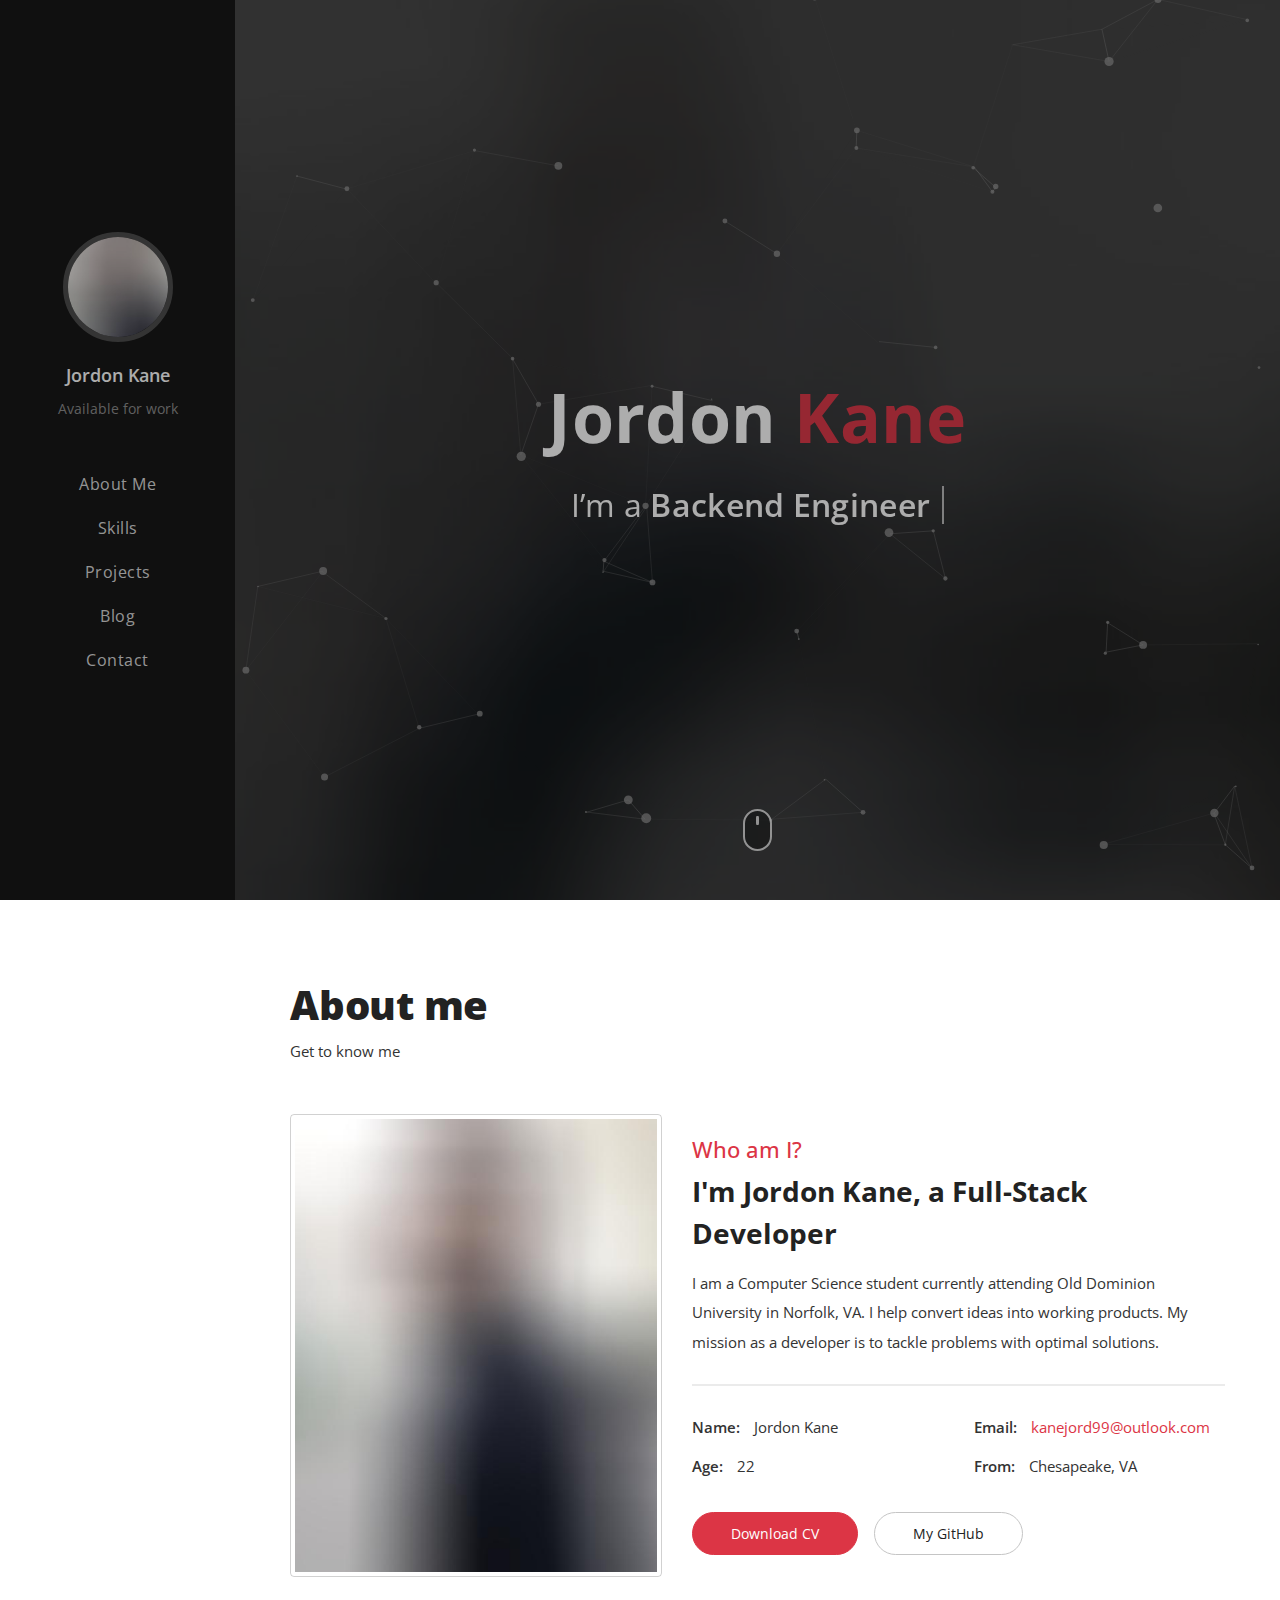
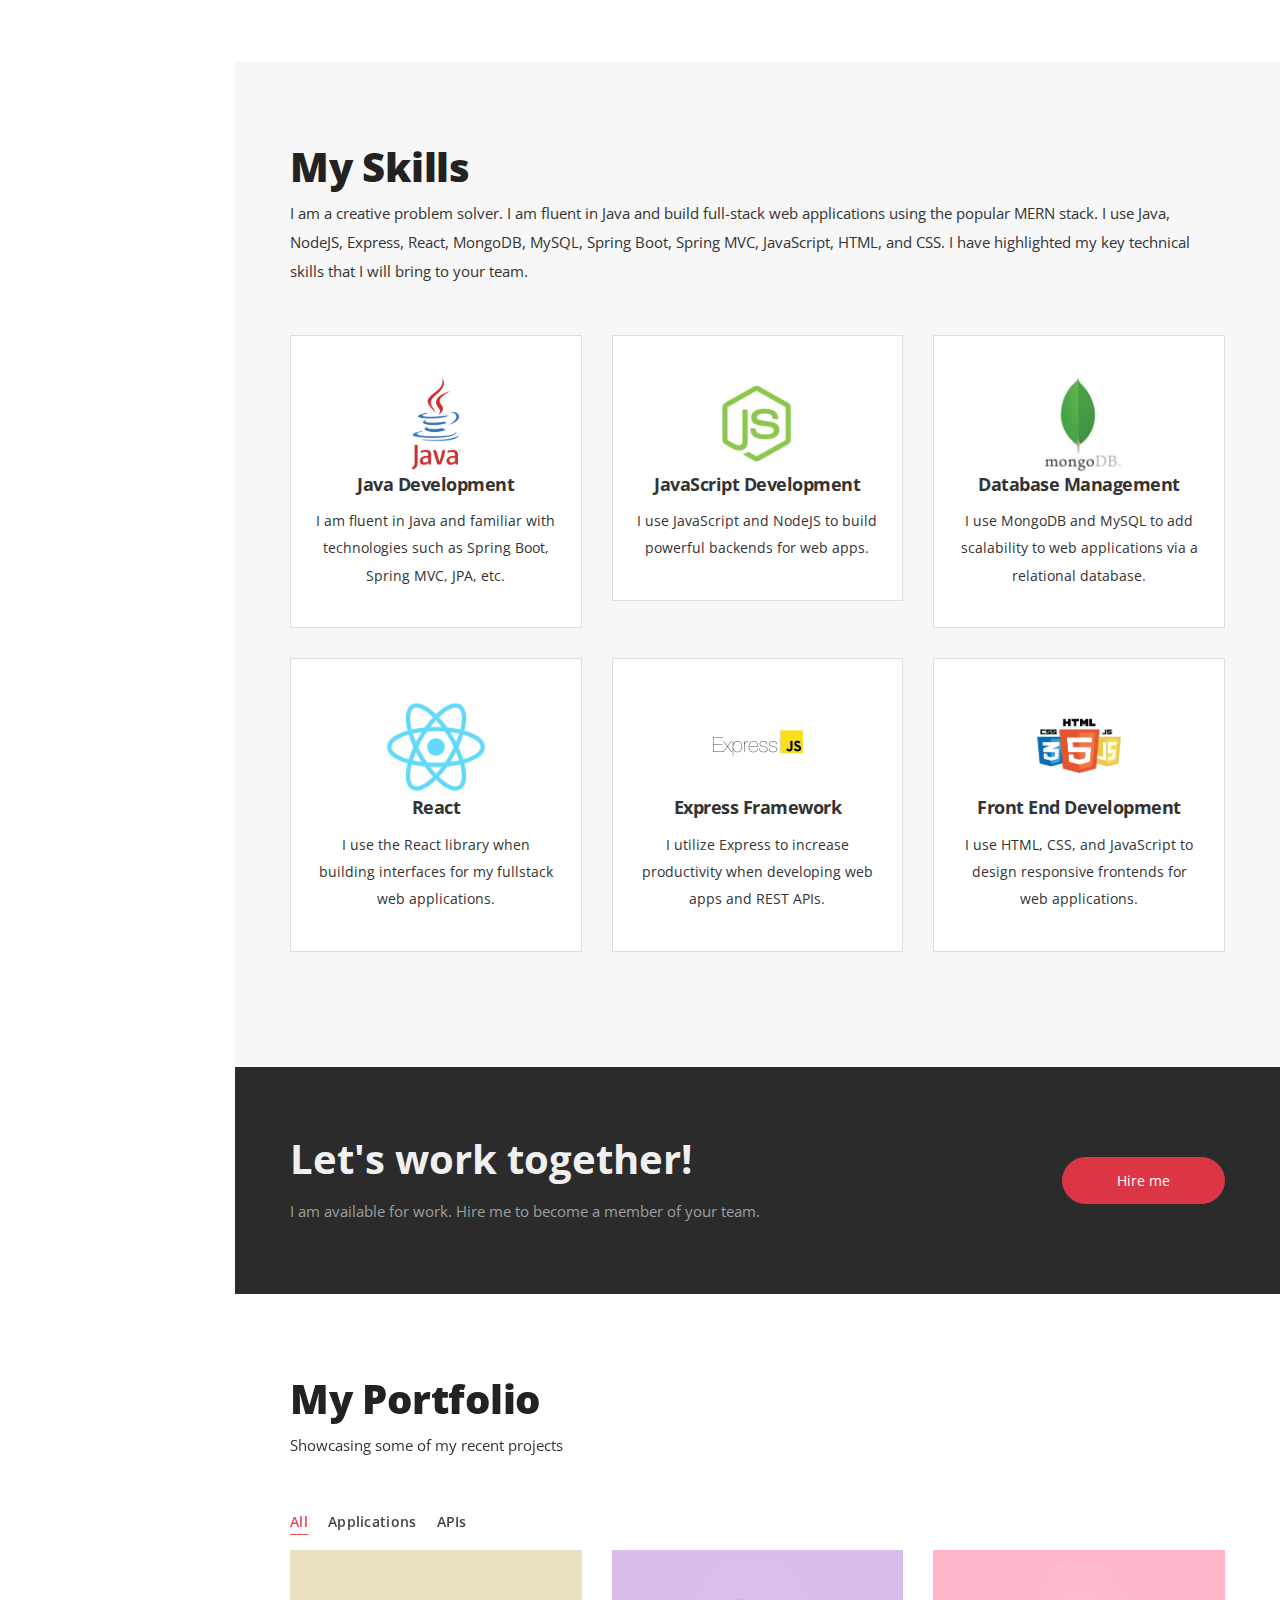
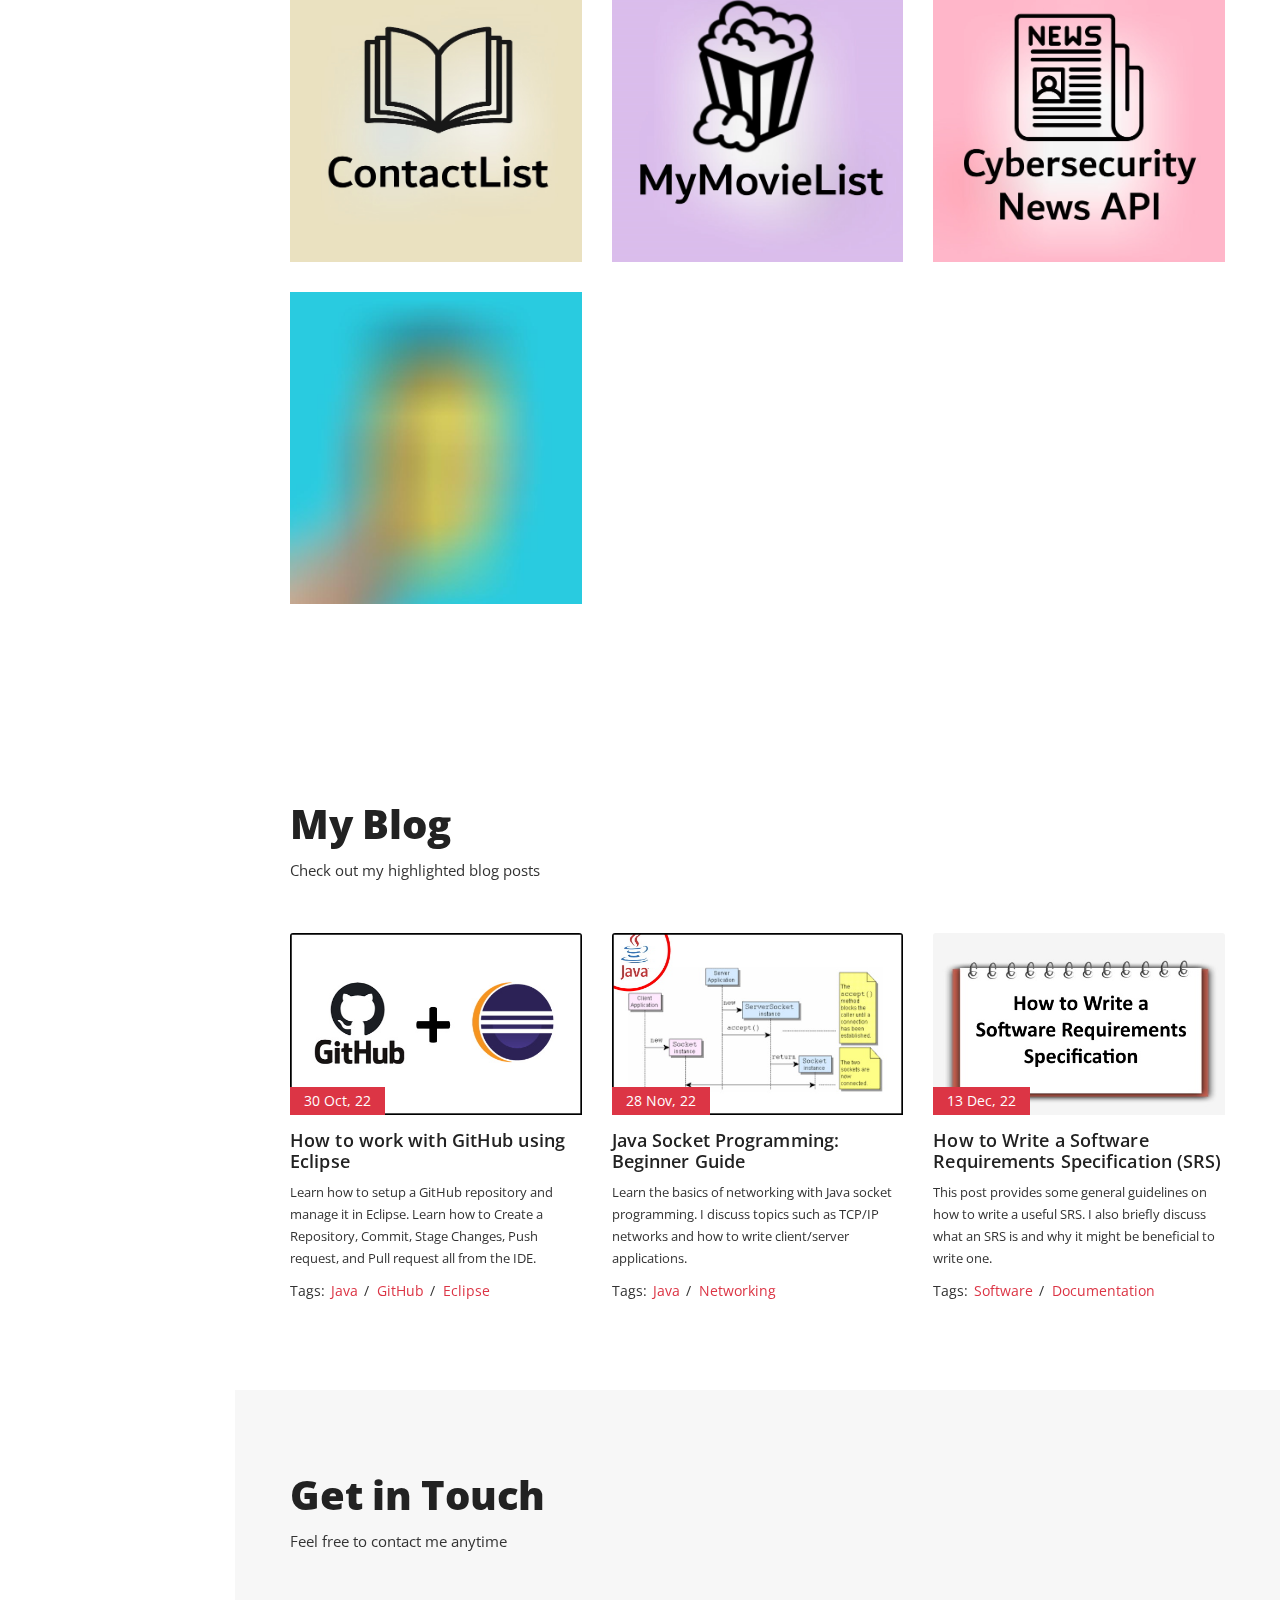
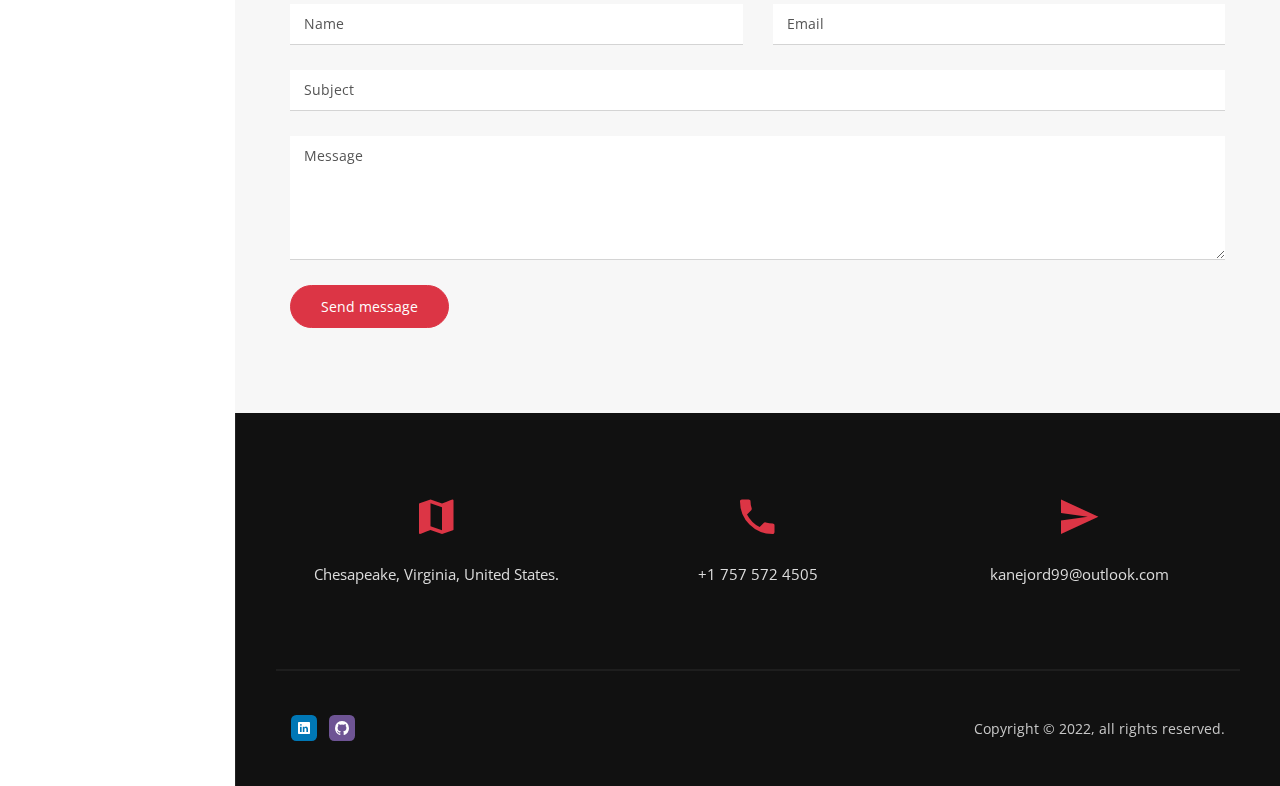
==== commit 7350f292: "Update index.html" ====
--- a/index.html
+++ b/index.html
@@ -98,7 +98,7 @@
             <div class="col-12 col-lg-7 about-content">
               <div class="content-block">
                 <h2 class="content-subtitle">Who am I?</h2>
-                <h6 class="content-title">I'm Jordon Kane, a Full Stack Developer</h6>
+                <h6 class="content-title">I'm Jordon Kane, a Full-Stack Developer</h6>
                 <div class="content-description">
                   <p>I am a Computer Science student currently attending Old Dominion University in Norfolk, VA. I help convert ideas into working products. My mission as a developer is to tackle problems with optimal solutions.</p>
                 </div>
@@ -132,7 +132,7 @@
             <div class="col-12">
               <div class="section-heading">
                 <h2 class="section-title">My Skills</h2>
-                <p class="section-description">I am a creative problem solver. I am fluent in Java and I build fullstack web and mobile applications using the popular MERN stack. I use Java, NodeJS, Express, React, MongoDB, MySQL, Spring Boot, Spring MVC, JavaScript, HTML, and CSS. I have highlighted my key technical skills that I will bring to your team.</p>
+                <p class="section-description">I am a creative problem solver. I am fluent in Java and build full-stack web applications using the popular MERN stack. I use Java, NodeJS, Express, React, MongoDB, MySQL, Spring Boot, Spring MVC, JavaScript, HTML, and CSS. I have highlighted my key technical skills that I will bring to your team.</p>
               </div>
             </div>
           </div>
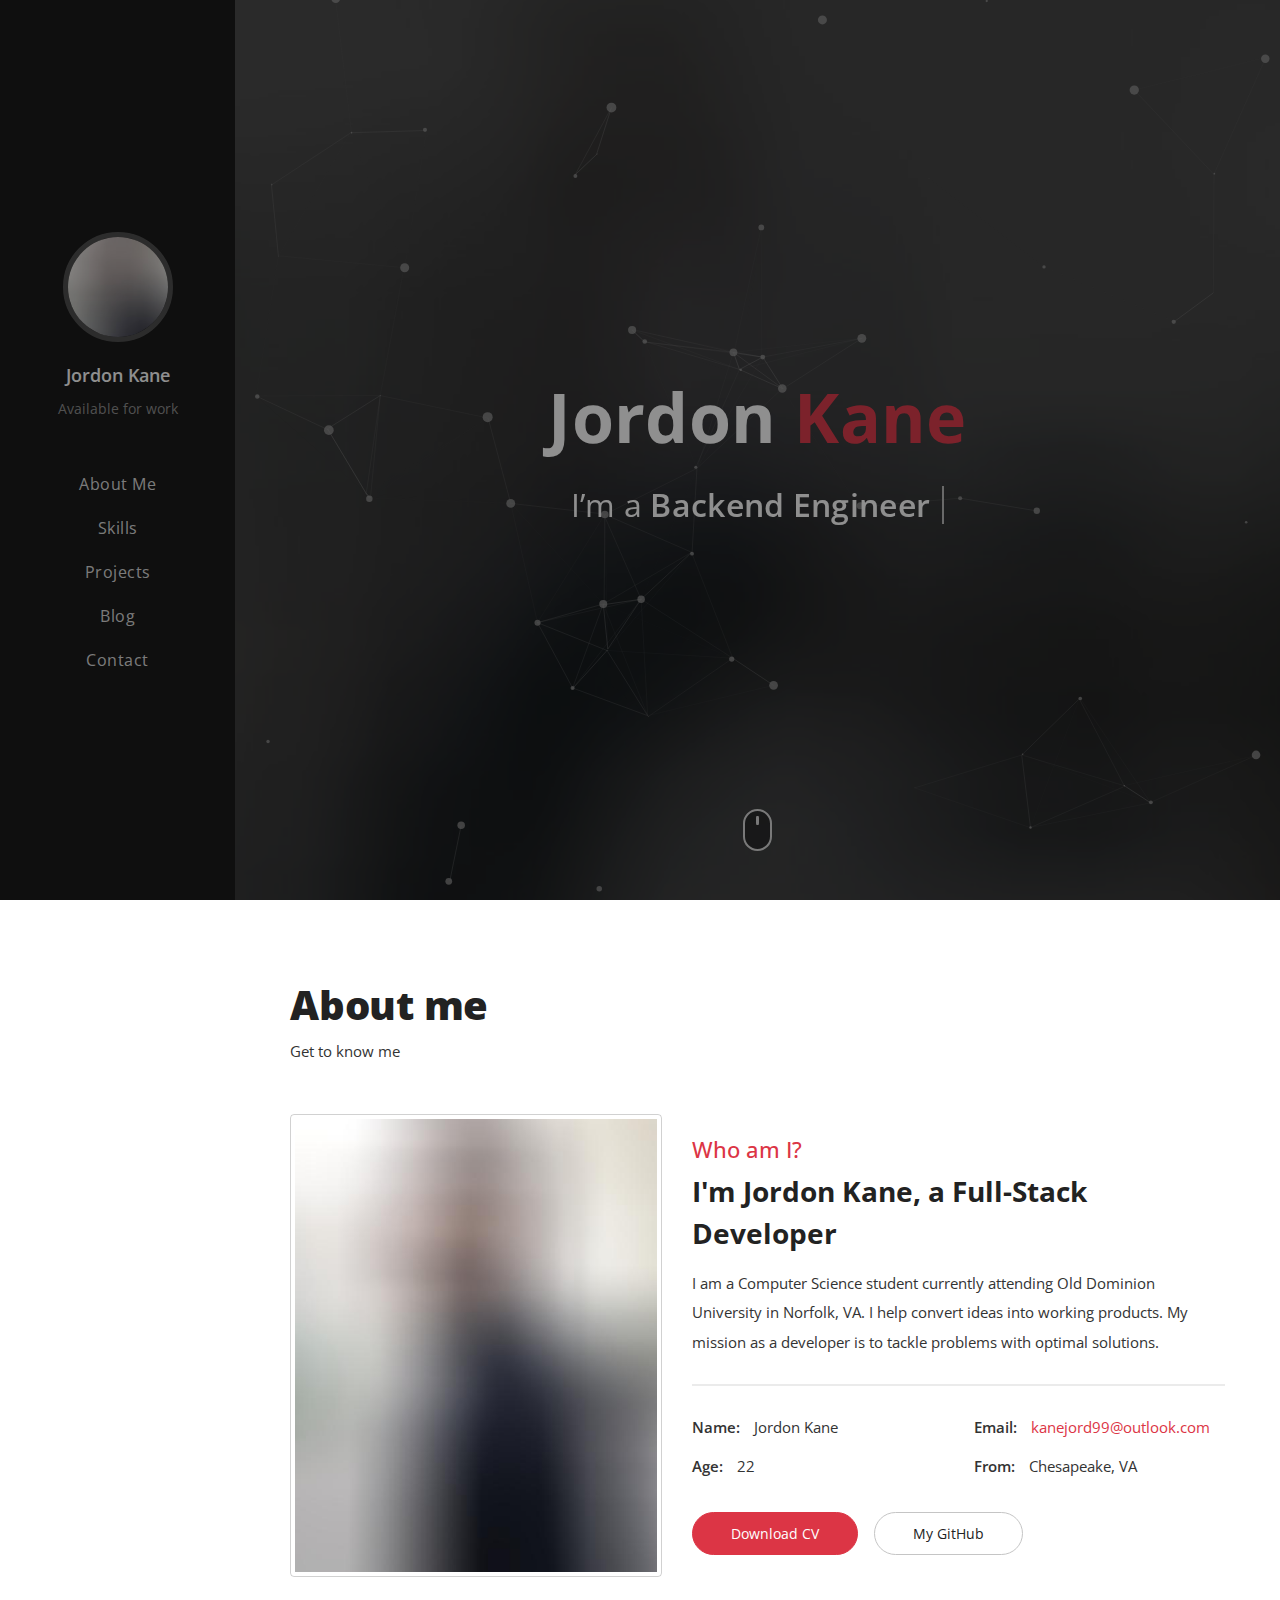
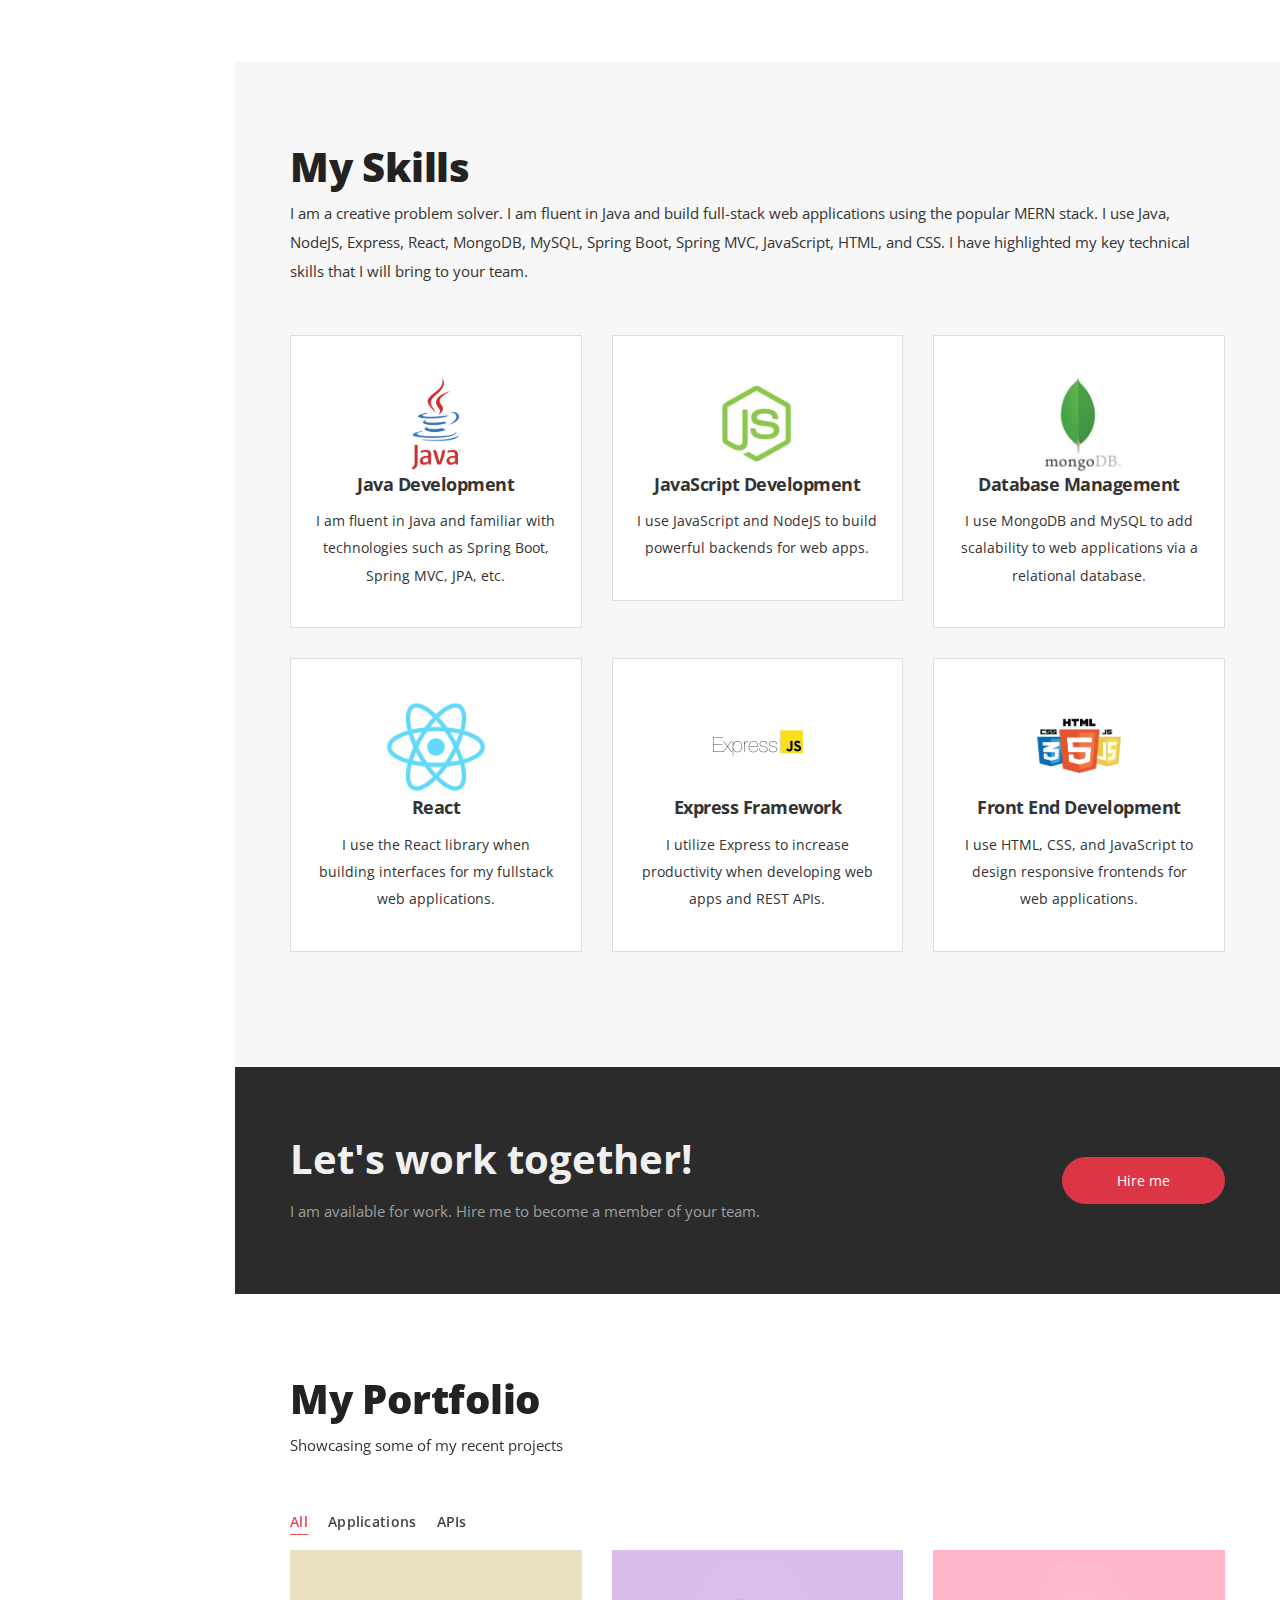
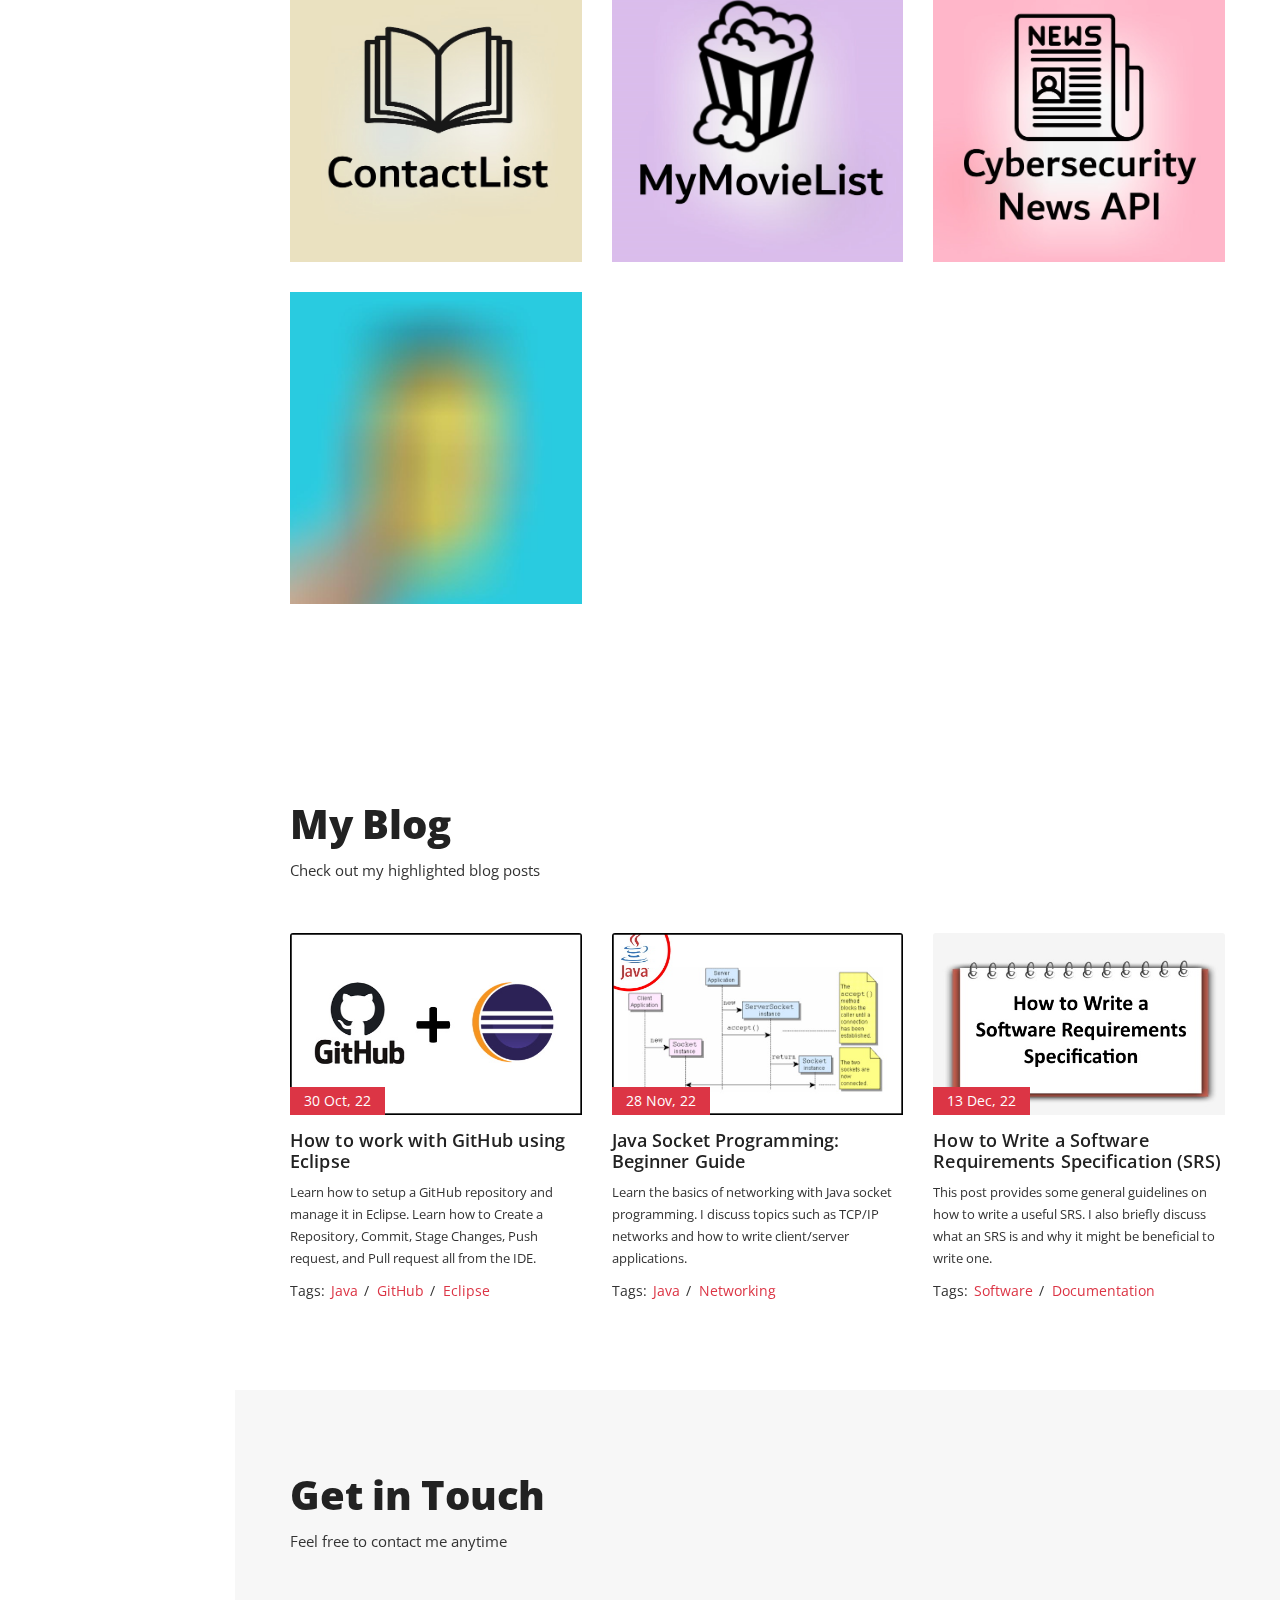
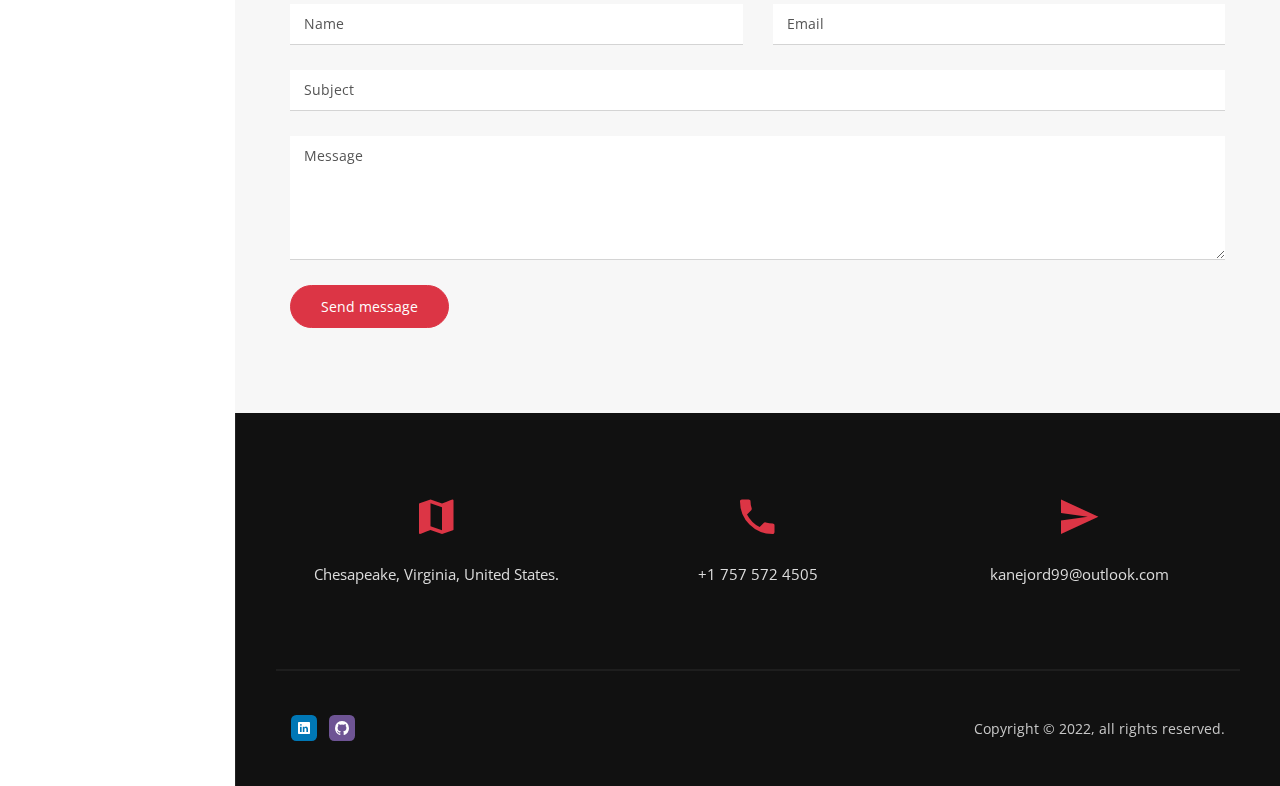
==== commit f7a42ec4: "Update index.html" ====
--- a/index.html
+++ b/index.html
@@ -327,7 +327,7 @@
               </div>
               <div class="col-12 col-lg-7">
                 <div class="lightbox-content">
-                  <h3 class="content-title">News API</h3>
+                  <h3 class="content-title">Cybersecurity News API</h3>
                   <div class="content-description">
                     <p>Lorem ipsum dolor sit amet, consectetur adipisicing elit. Assumenda aut sapiente quo explicabo, quasi incidunt aperiam laudantium, nemo cum eaque inventore ut voluptas voluptatibus nihil! Amet soluta, ea illo sint?</p>
                     <p>Lorem ipsum dolor sit amet, consectetur adipisicing elit. Obcaecati dignissimos culpa deserunt aspernatur ipsa veritatis alias labore tempore laboriosam commodi! Ab neque sunt, odio voluptatibus, dignissimos nisi consequuntur atque qui explicabo eligendi, harum in? Amet aspernatur atque quam. Illo natus tempora explicabo deleniti molestias numquam debitis repudiandae, repellendus voluptatum soluta?</p>
@@ -342,7 +342,7 @@
                     <li class="list-inline-item single-info"><span>Technologies:</span>
                       <p>NodeJS, Express</p>
                     </li>
-                  </ul><a class="btn content-btn button-main button-scheme" href="https://github.com/jordonkane/news-api" role="button">Visit Project</a>
+                  </ul><a class="btn content-btn button-main button-scheme" href="https://rapidapi.com/kanejord99/api/cybersecurity-news" role="button">Visit Project</a>
                 </div>
               </div>
             </div>
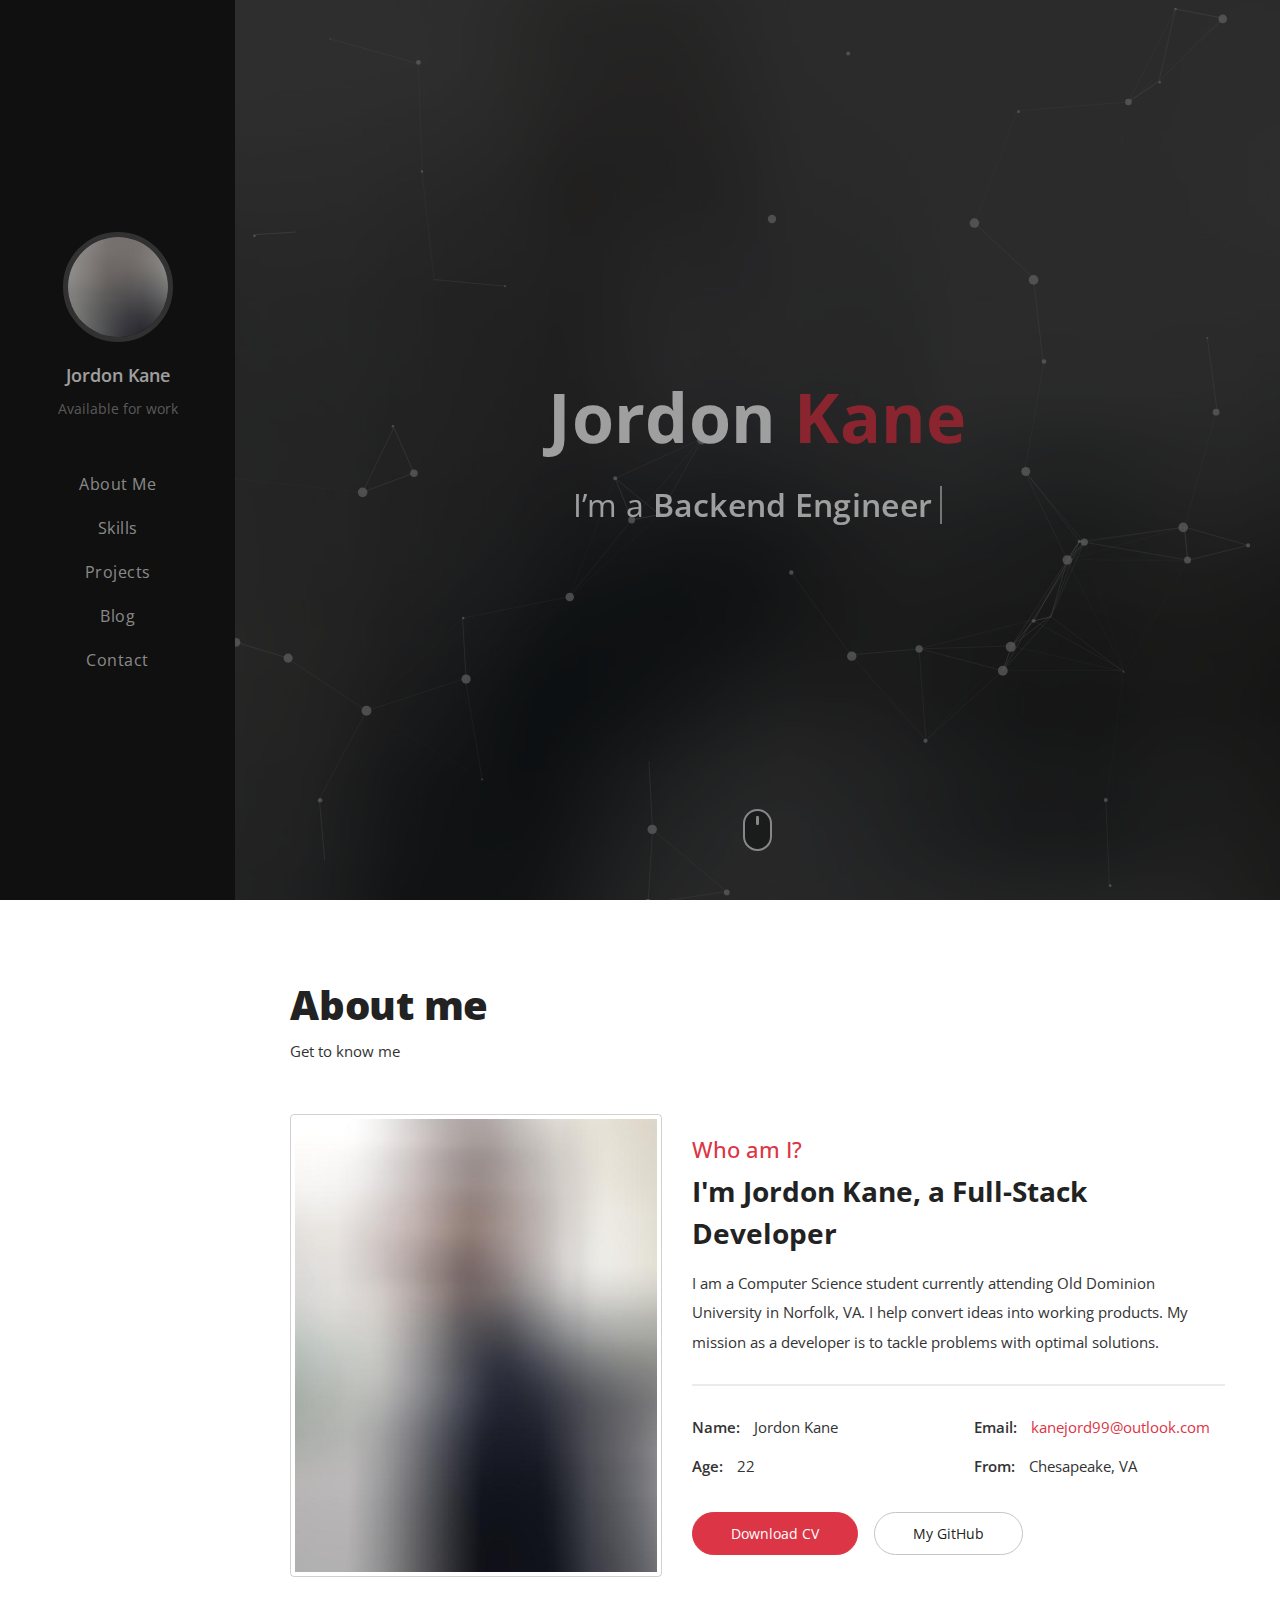
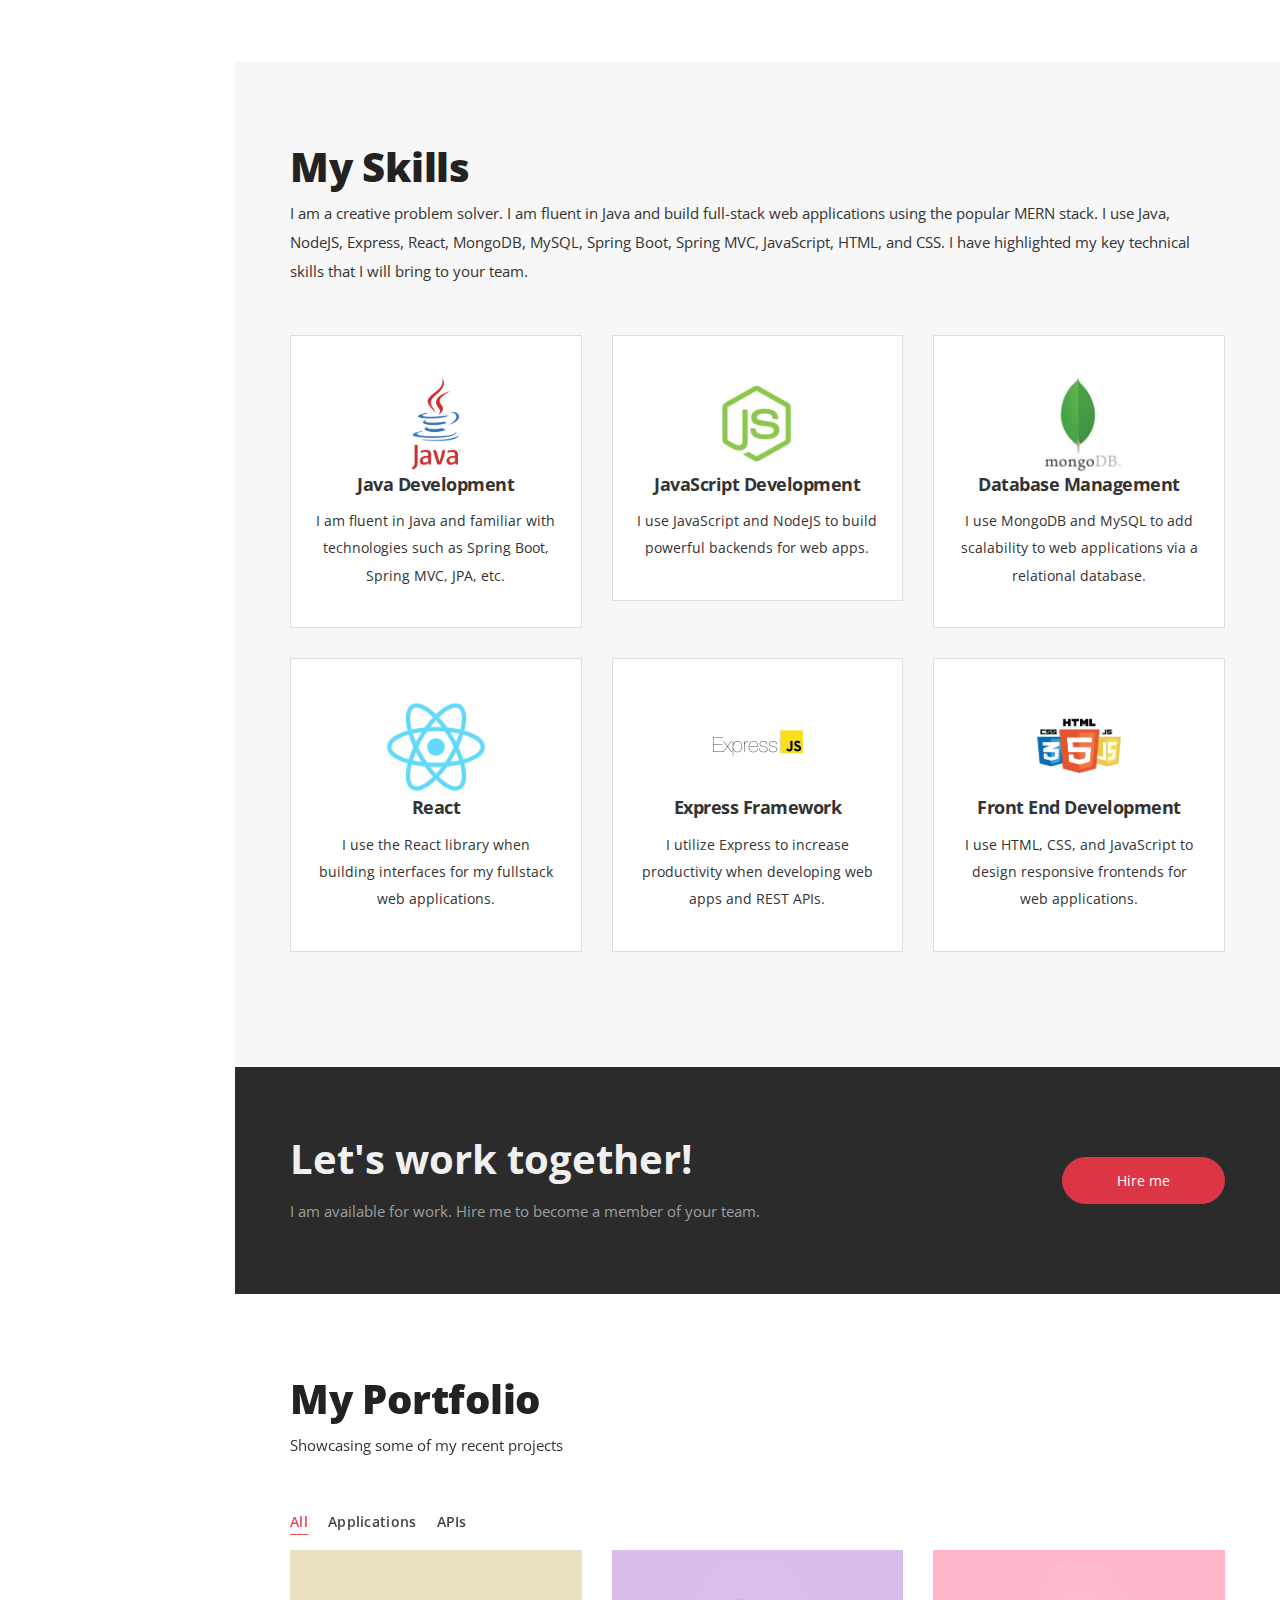
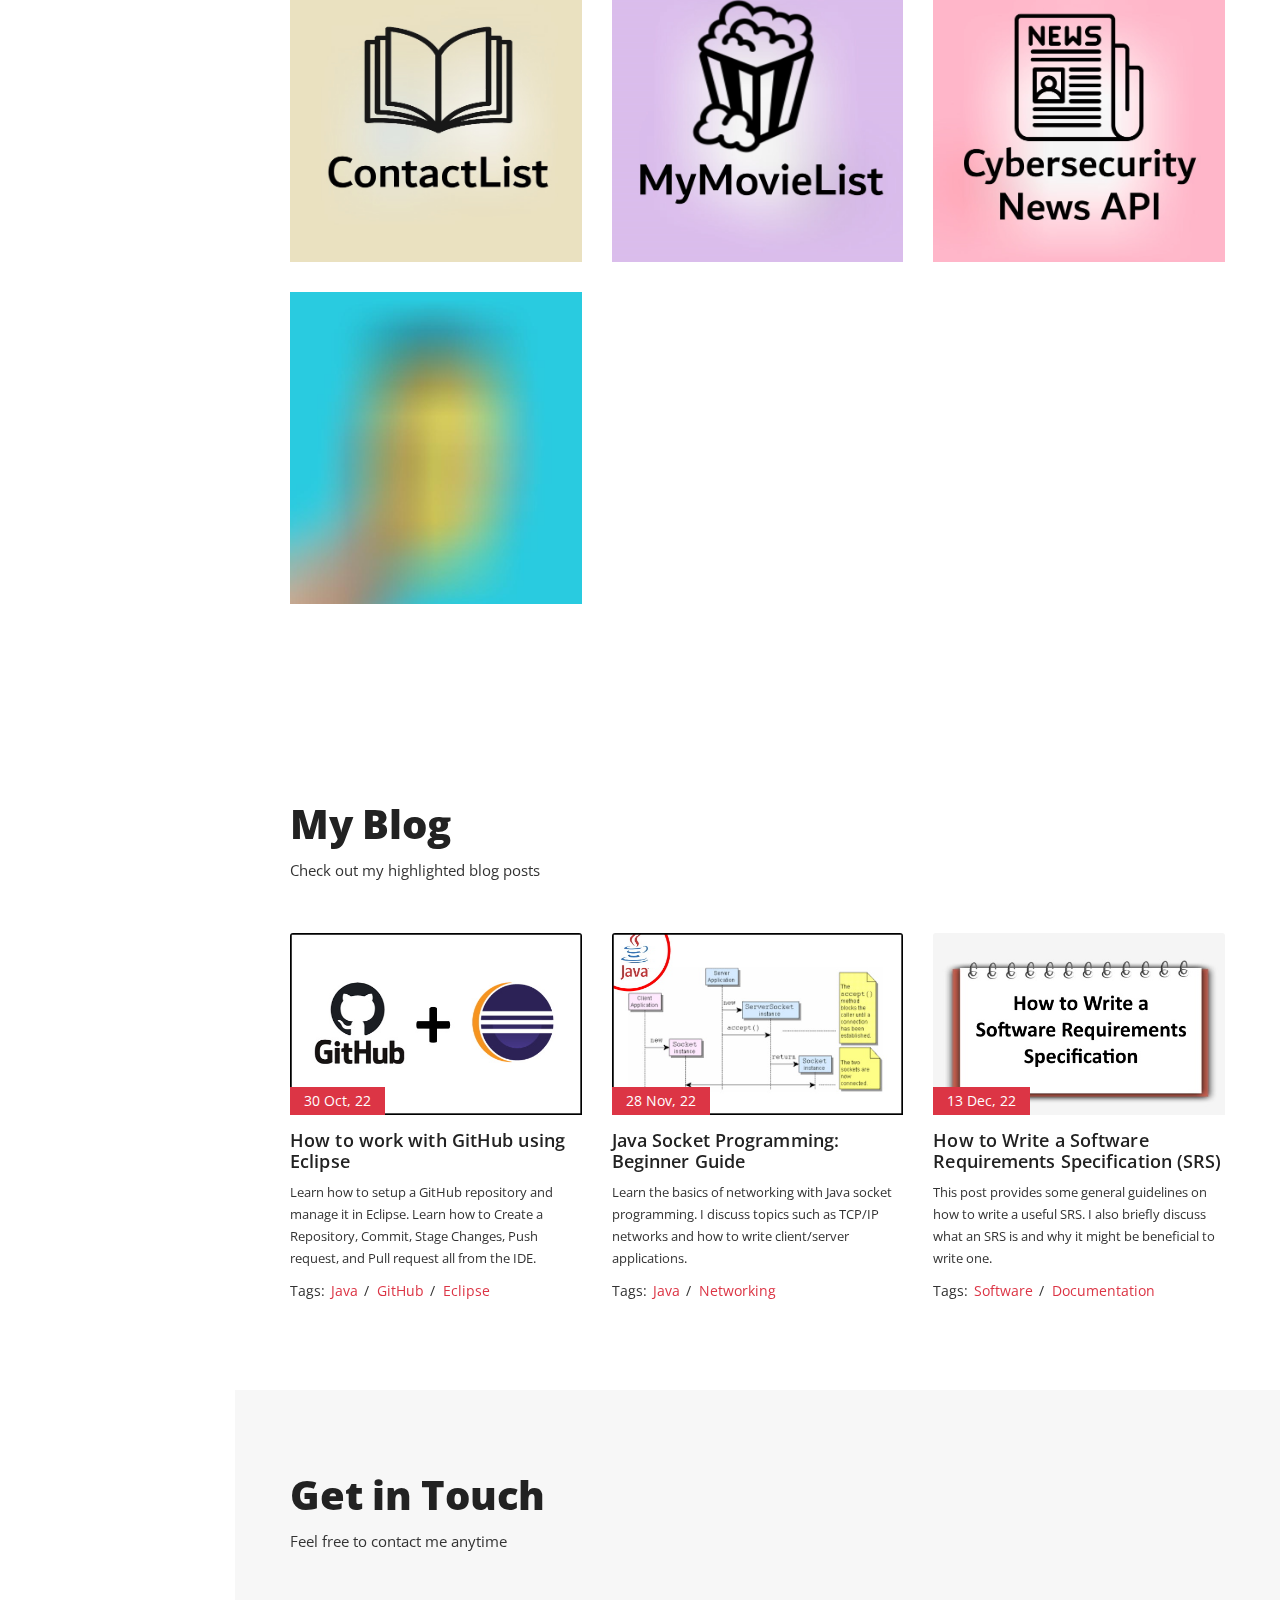
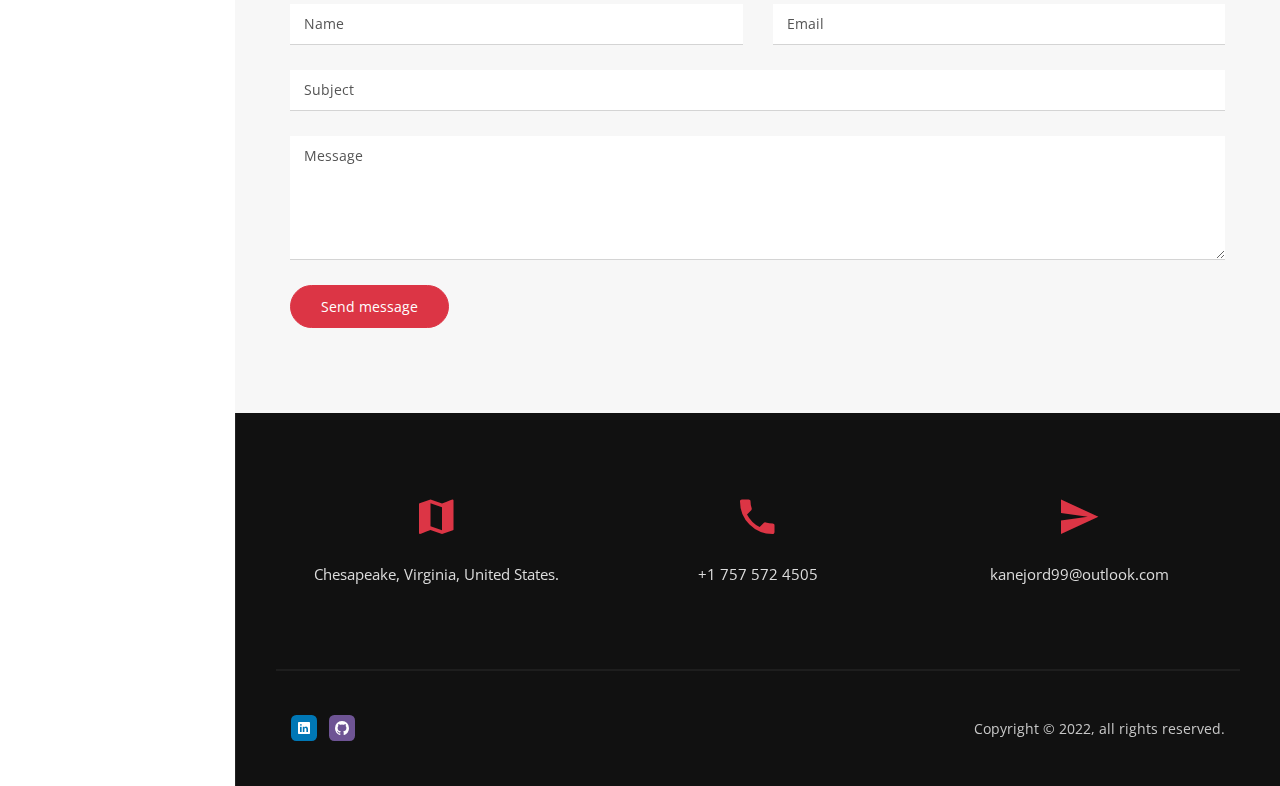
==== commit 0959c4a6: "project images" ====
--- a/index.html
+++ b/index.html
@@ -323,7 +323,7 @@
           <div class="container">
             <div class="row">
               <div class="col-12 col-lg-5">
-                <div class="lightbox-gallery owl-carousel owl-theme"><img class="img-fluid item-img" alt="Item" src="img/item-3.jpg"><img class="img-fluid item-img" alt="Item" src="img/item-1.jpg"><img class="img-fluid item-img" alt="Item" src="img/item-2.jpg"><img class="img-fluid item-img" alt="Item" src="img/item-4.jpg"><img class="img-fluid item-img" alt="Item" src="img/item-5.jpg"><img class="img-fluid item-img" alt="Item" src="img/item-6.jpg"></div>
+                <div class="lightbox-gallery owl-carousel owl-theme"><img class="img-fluid item-img" alt="Item" src="img/cyber-1.png"><img class="img-fluid item-img" alt="Item" src="img/cyber-3.jpg"><img class="img-fluid item-img" alt="Item" src="img/cyber-2.jpg"><img class="img-fluid item-img" alt="Item" src="img/cyber-5.jpg"><img class="img-fluid item-img" alt="Item" src="img/cyber-6.jpg"></div>
               </div>
               <div class="col-12 col-lg-7">
                 <div class="lightbox-content">
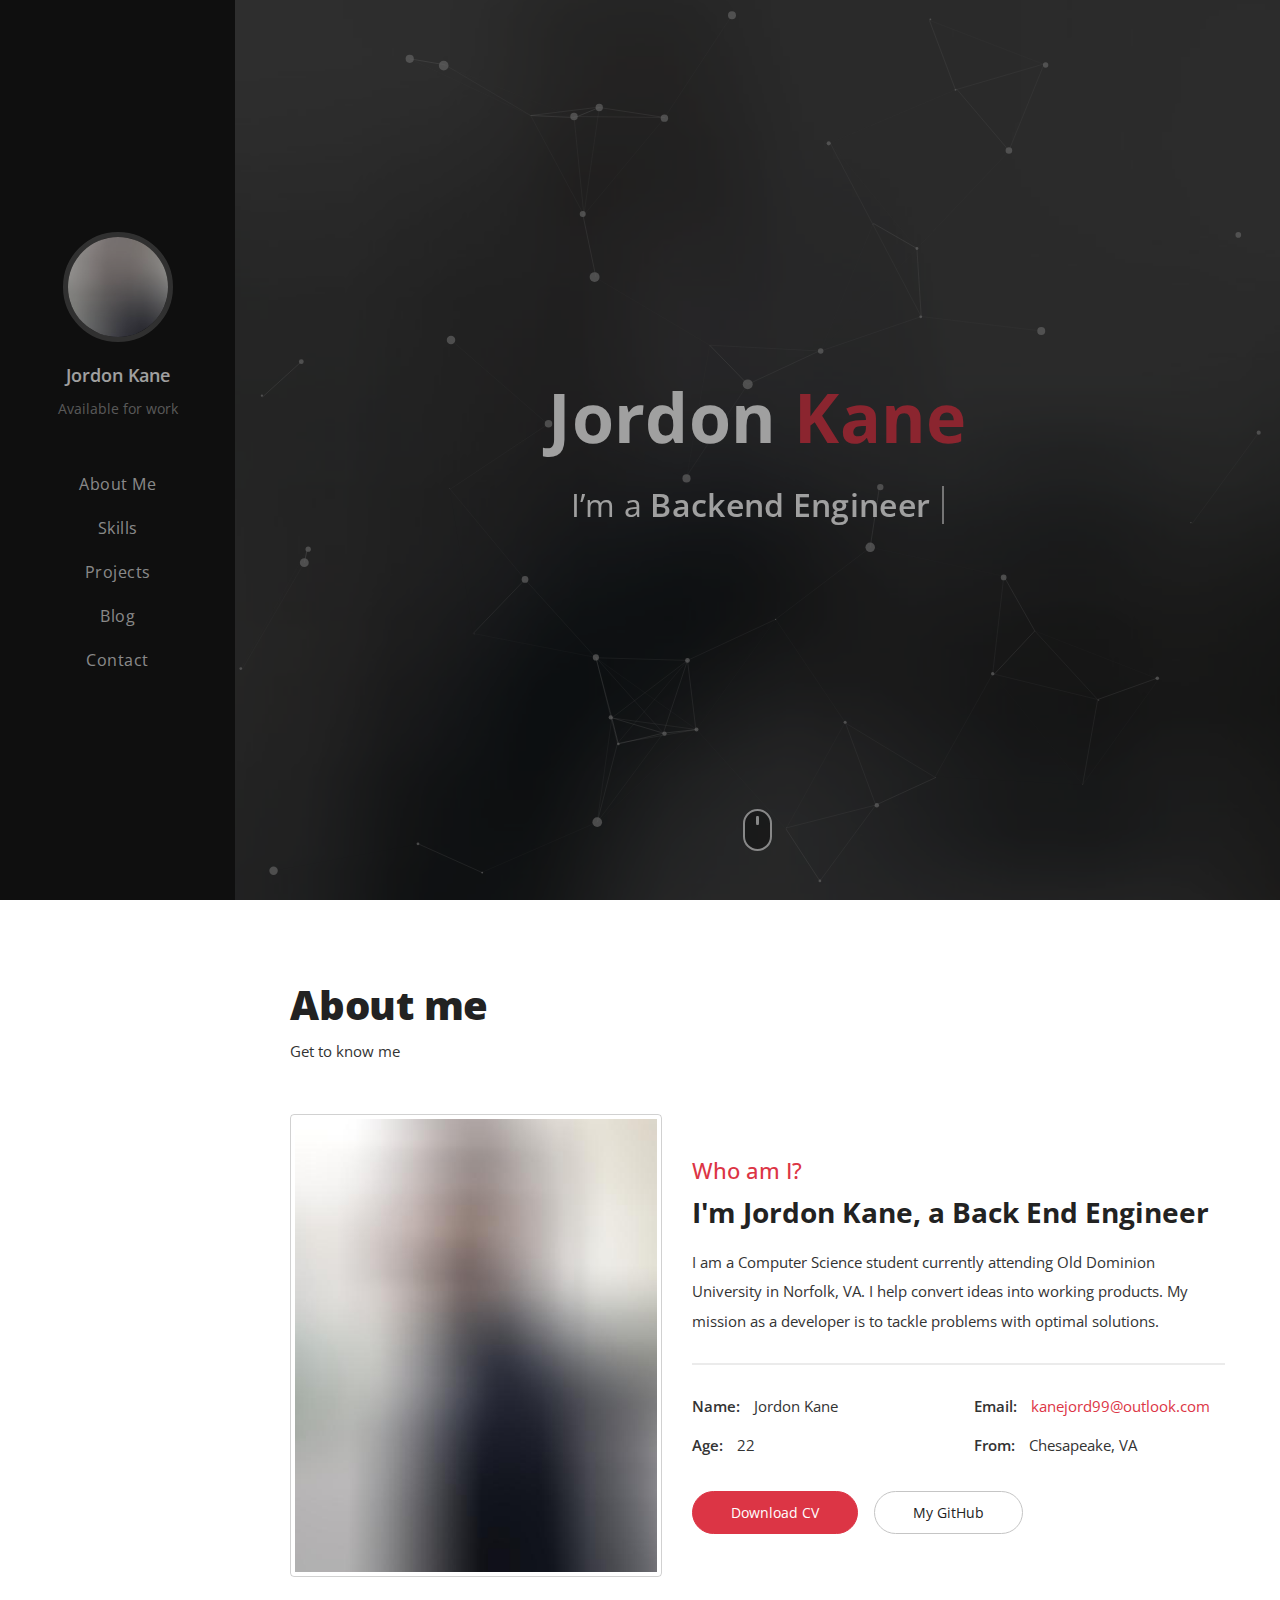
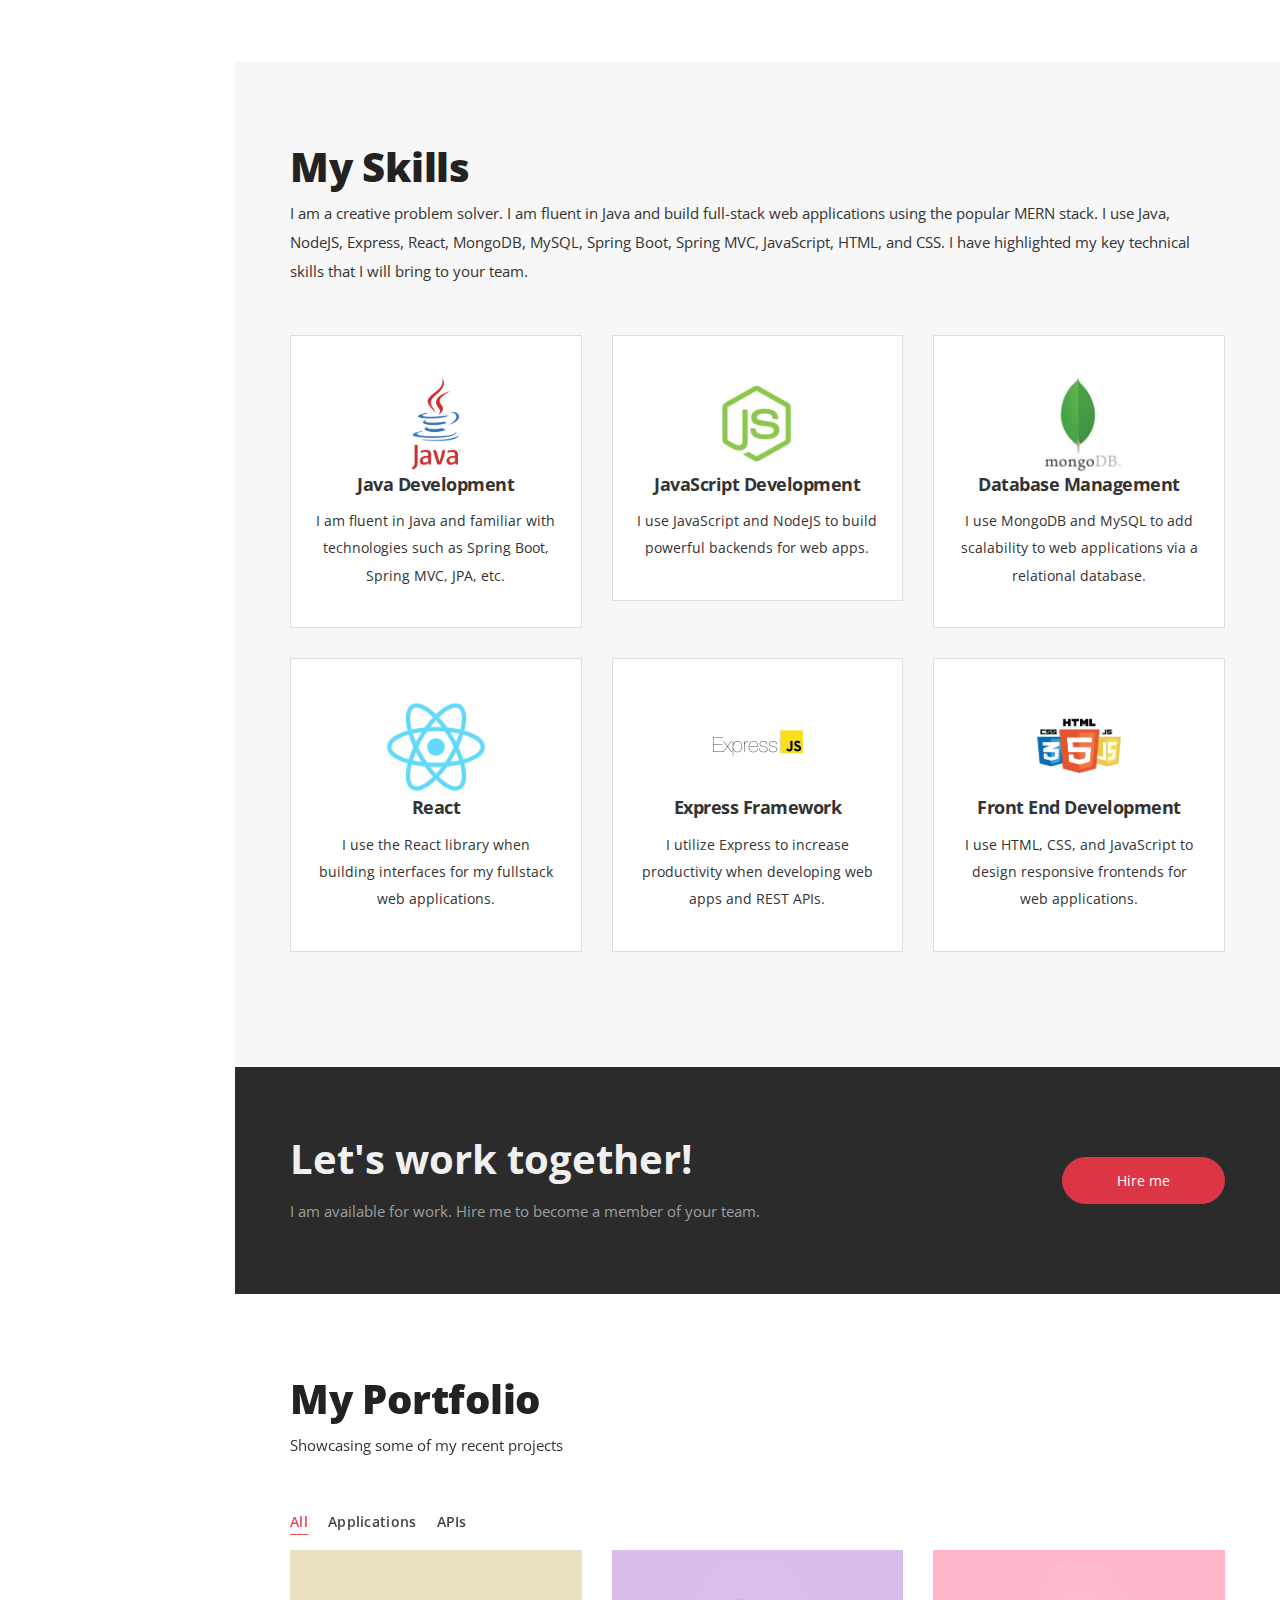
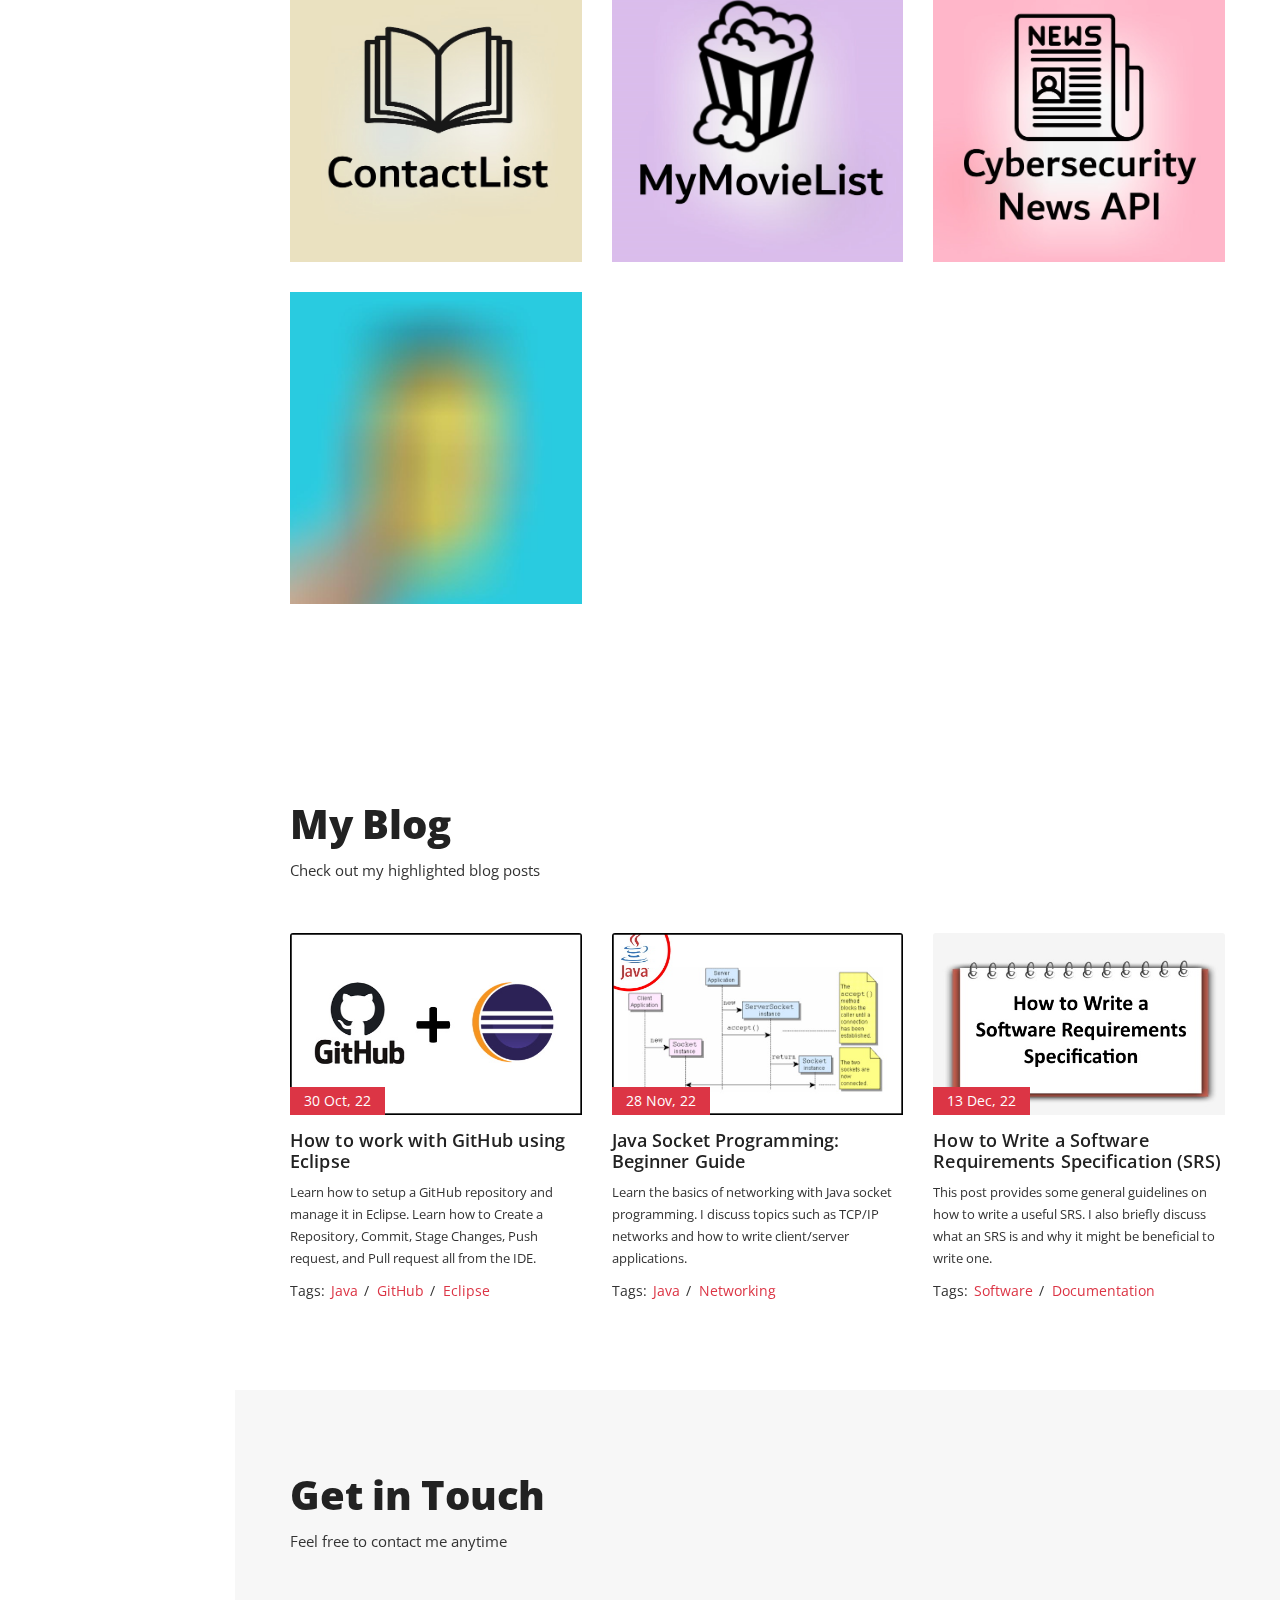
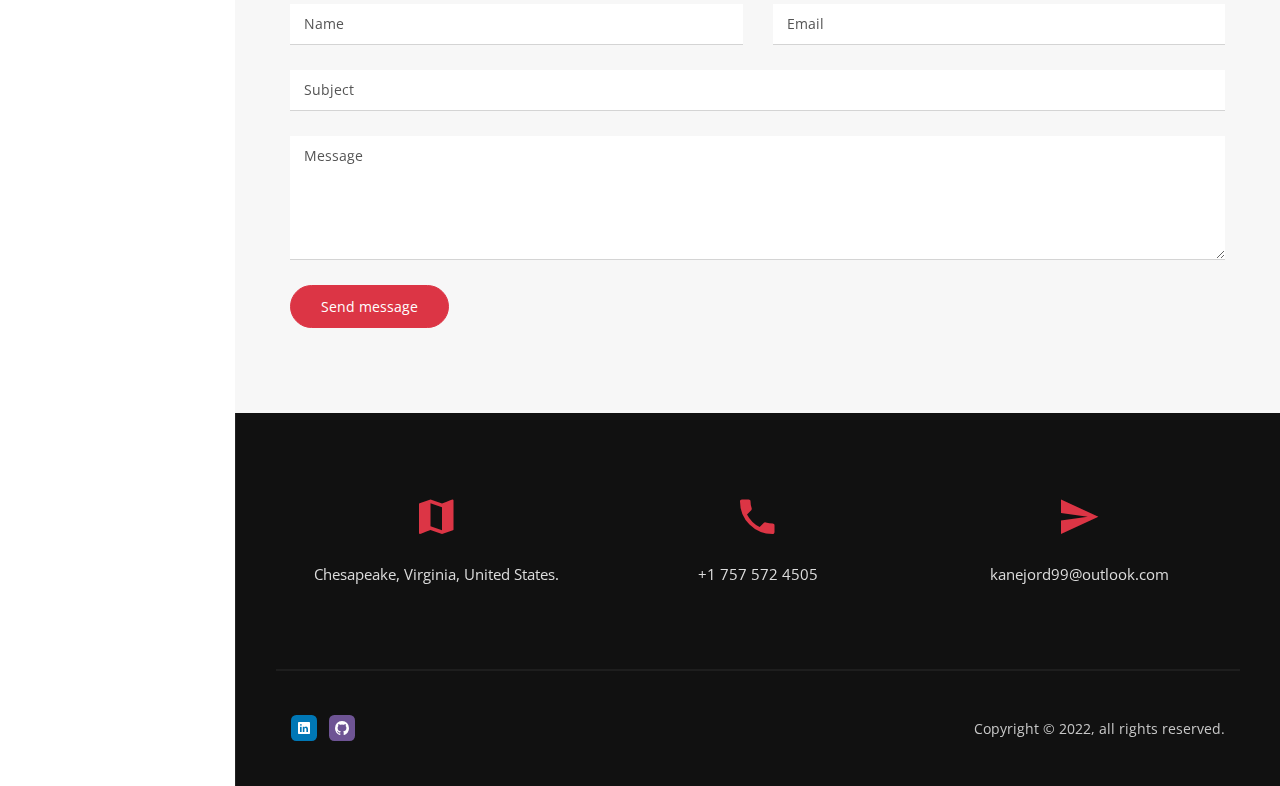
==== commit e1d30795: "Update index.html" ====
--- a/index.html
+++ b/index.html
@@ -98,7 +98,7 @@
             <div class="col-12 col-lg-7 about-content">
               <div class="content-block">
                 <h2 class="content-subtitle">Who am I?</h2>
-                <h6 class="content-title">I'm Jordon Kane, a Full-Stack Developer</h6>
+                <h6 class="content-title">I'm Jordon Kane, a Back End Engineer</h6>
                 <div class="content-description">
                   <p>I am a Computer Science student currently attending Old Dominion University in Norfolk, VA. I help convert ideas into working products. My mission as a developer is to tackle problems with optimal solutions.</p>
                 </div>
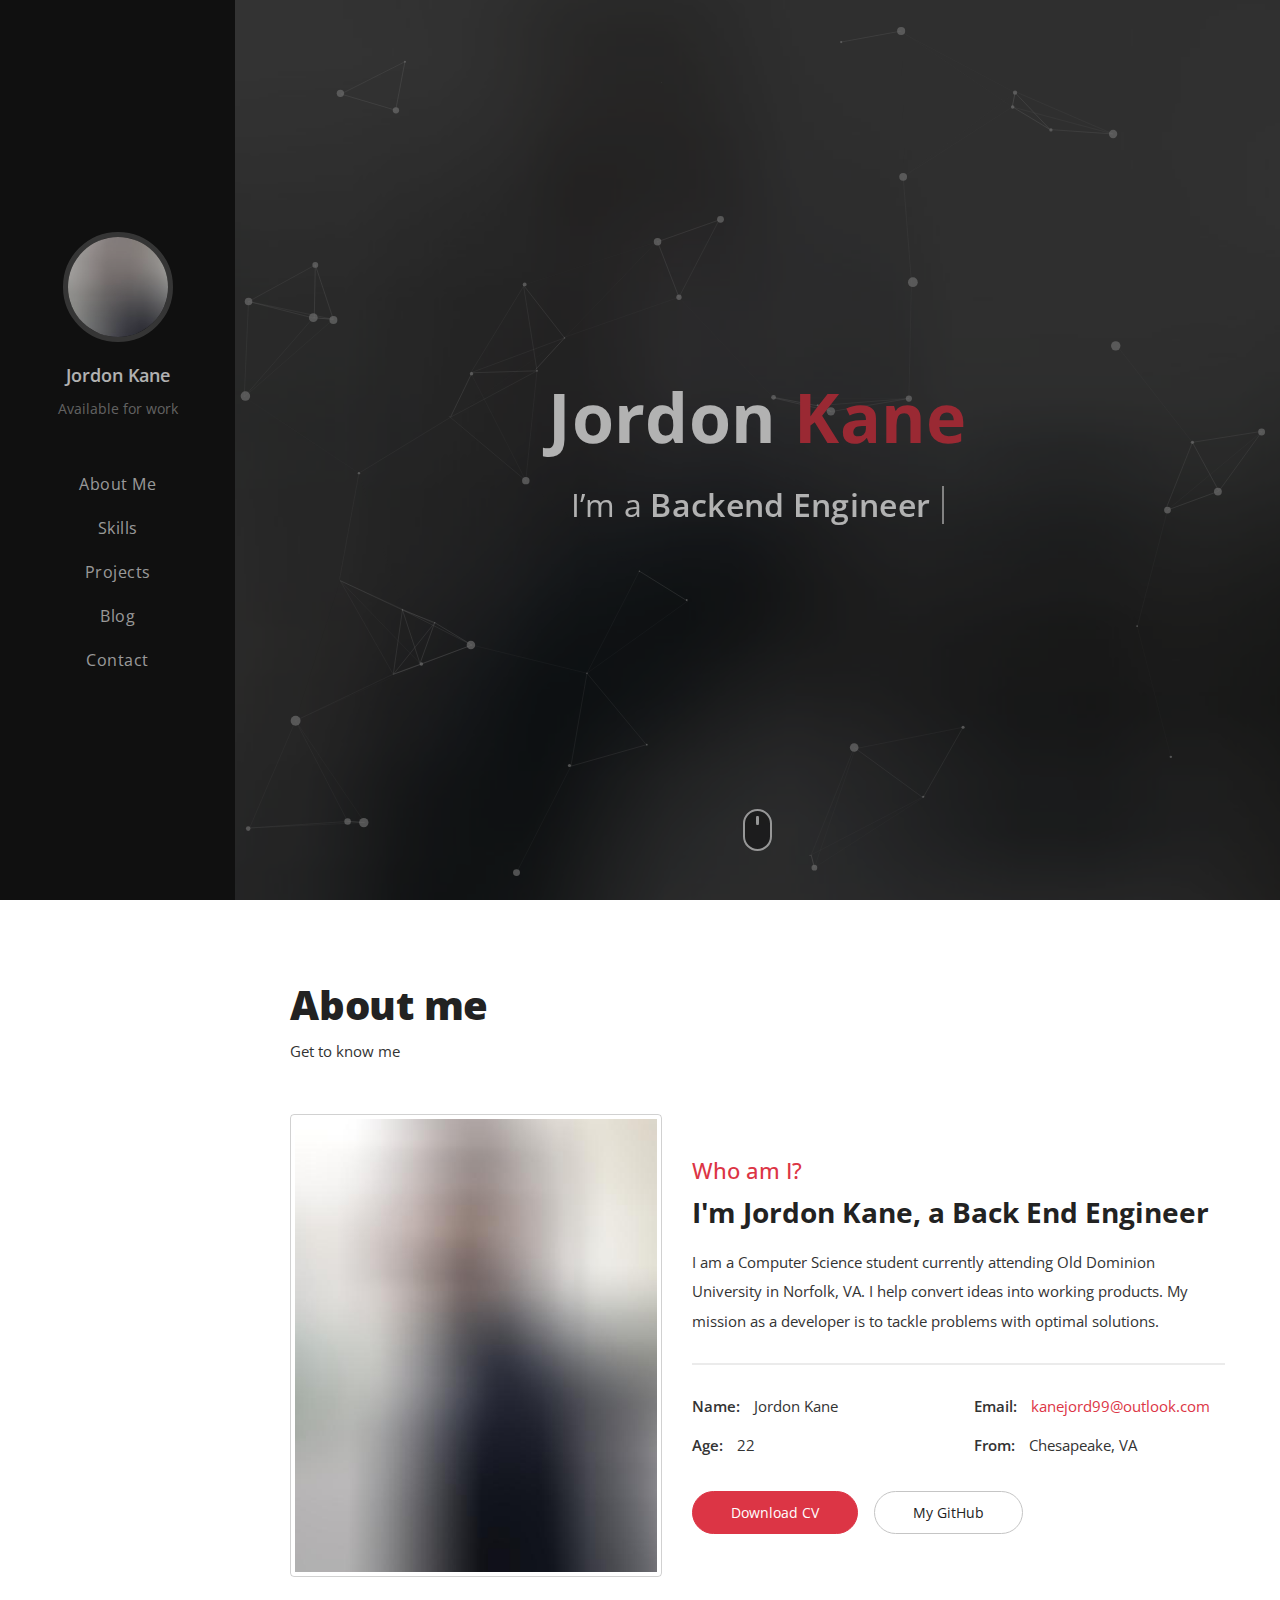
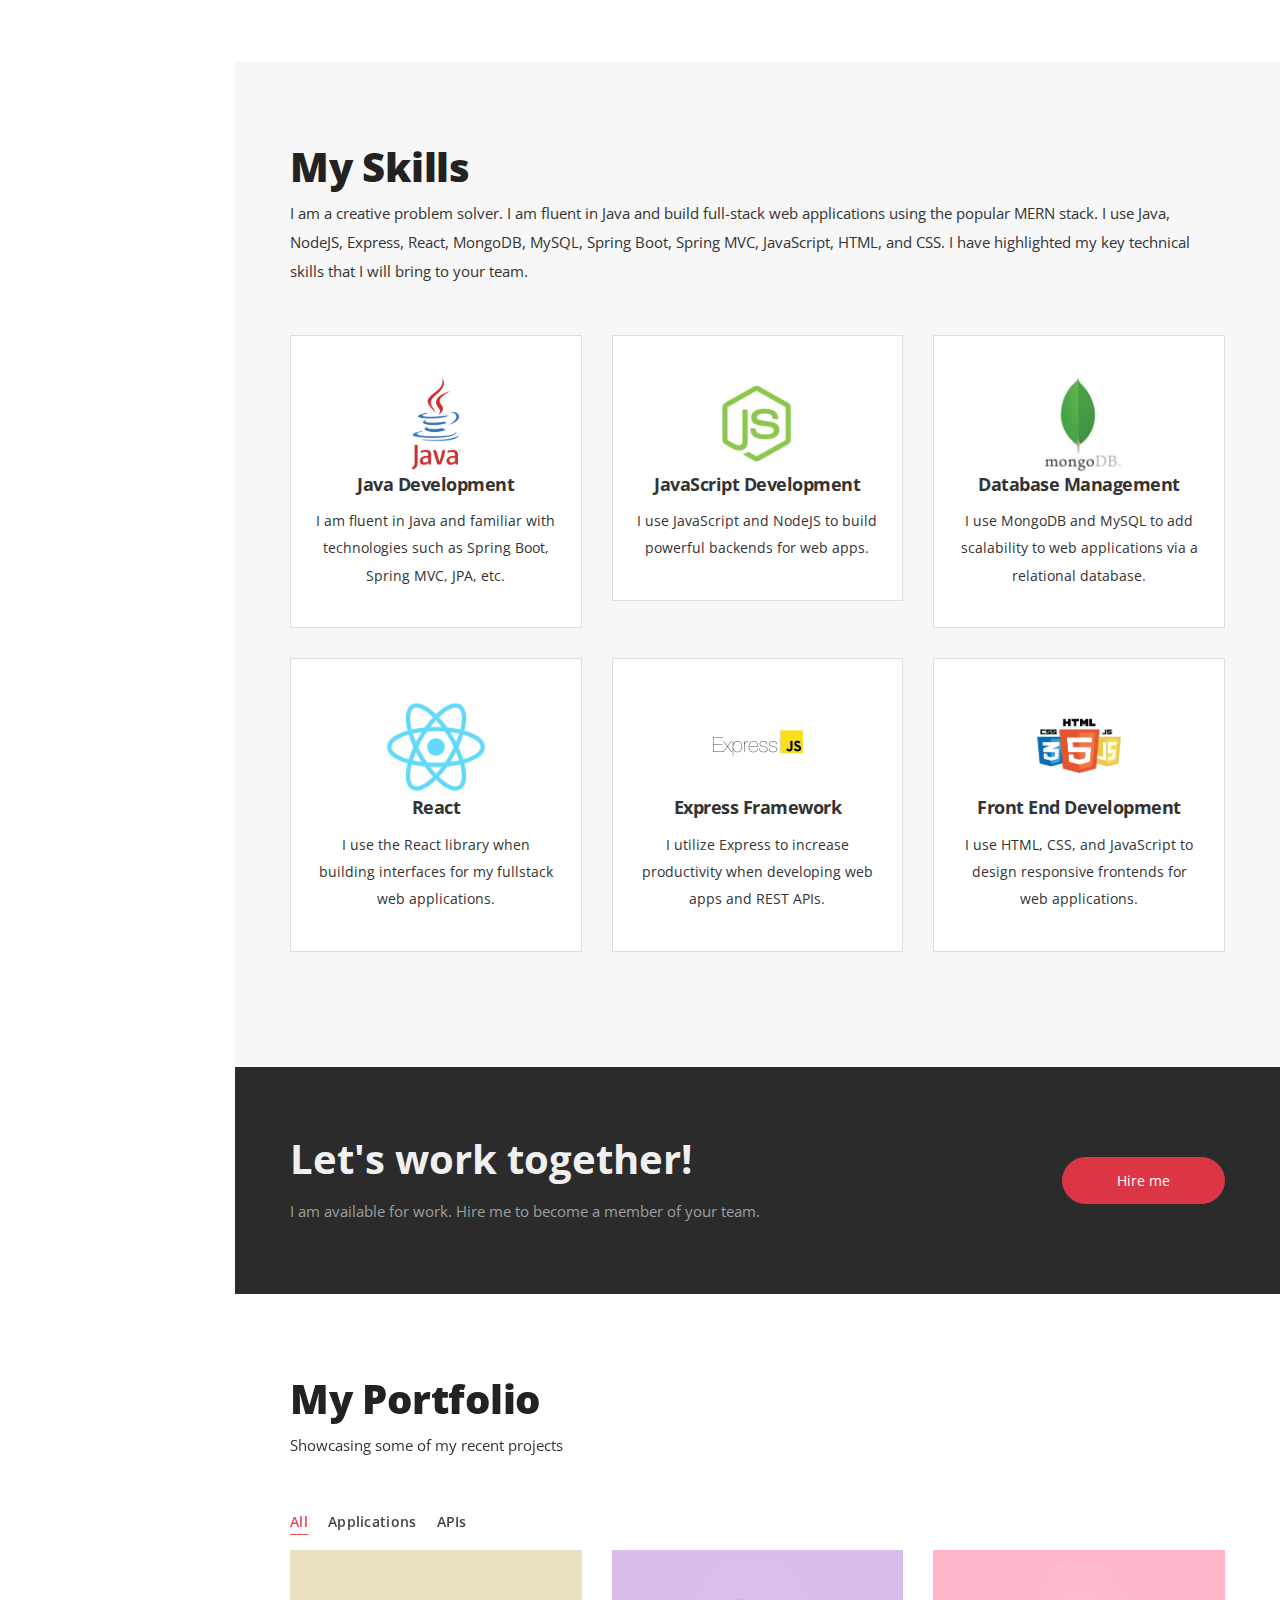
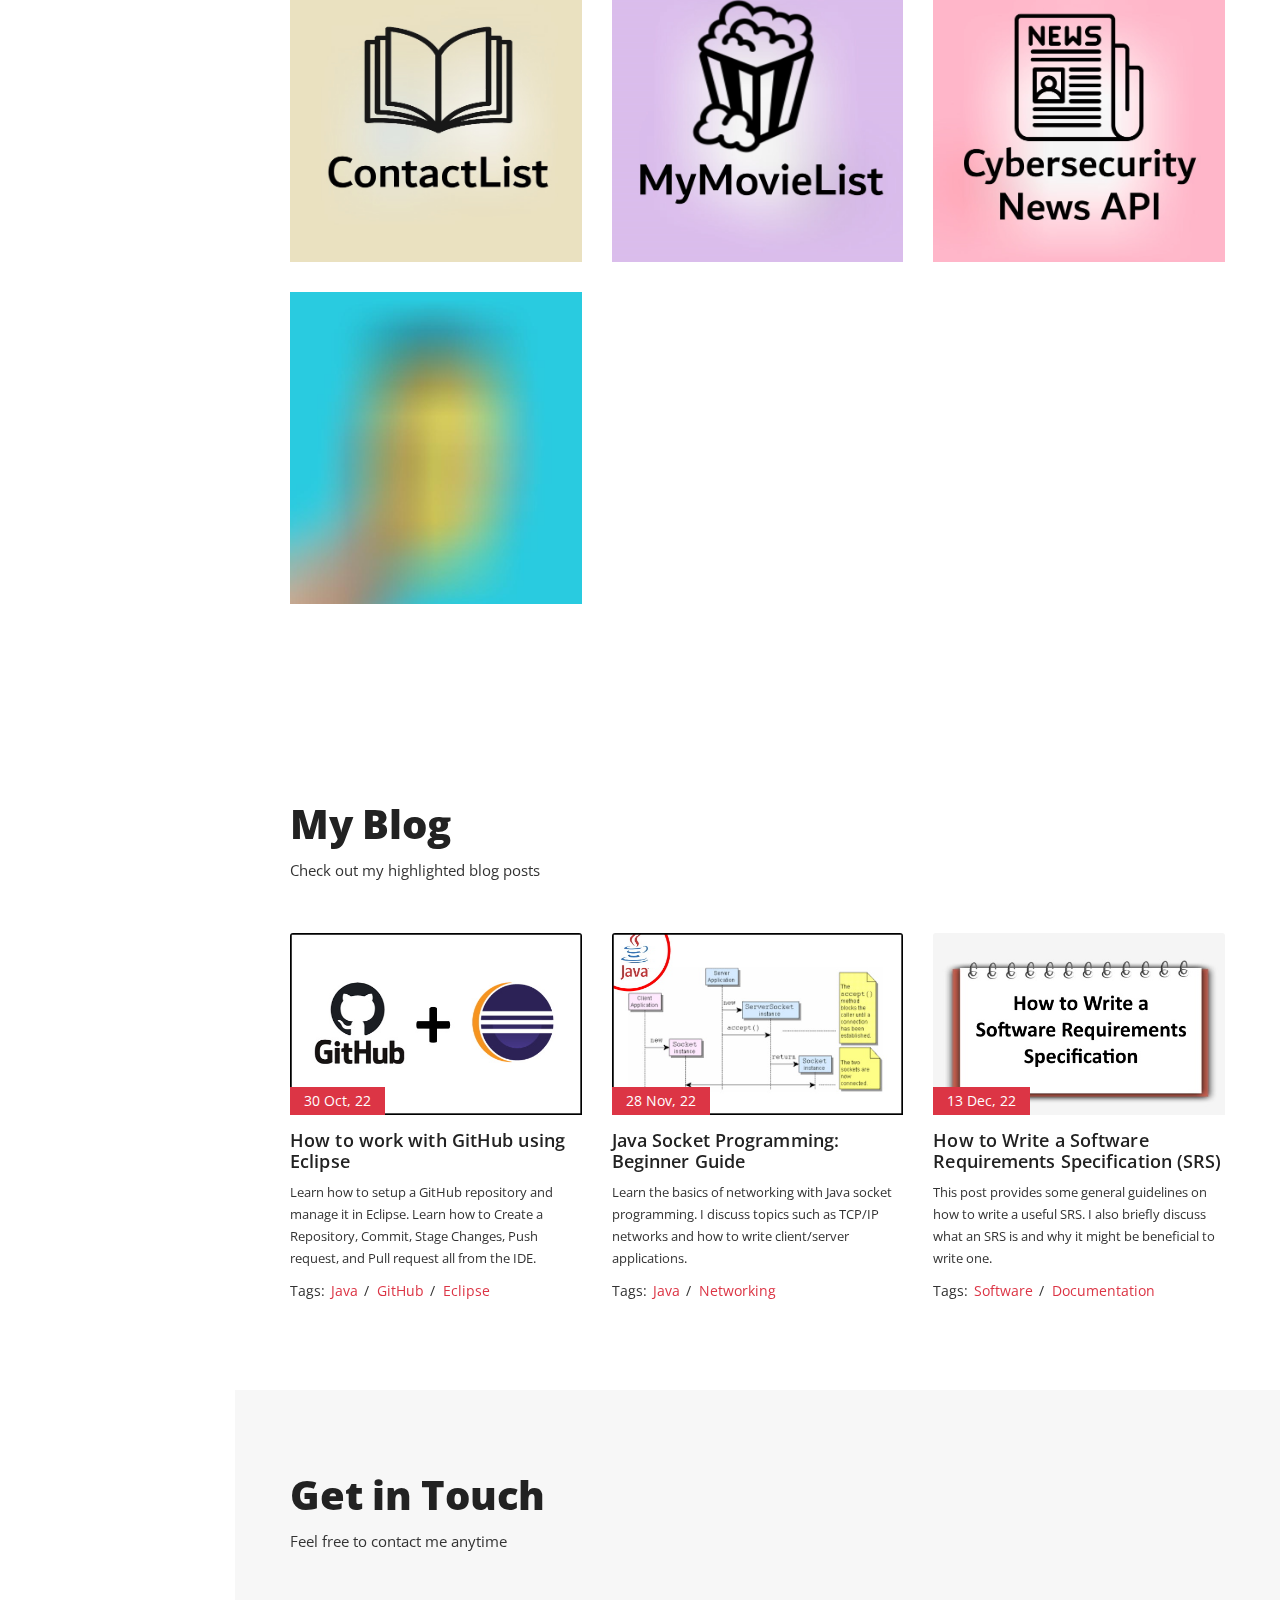
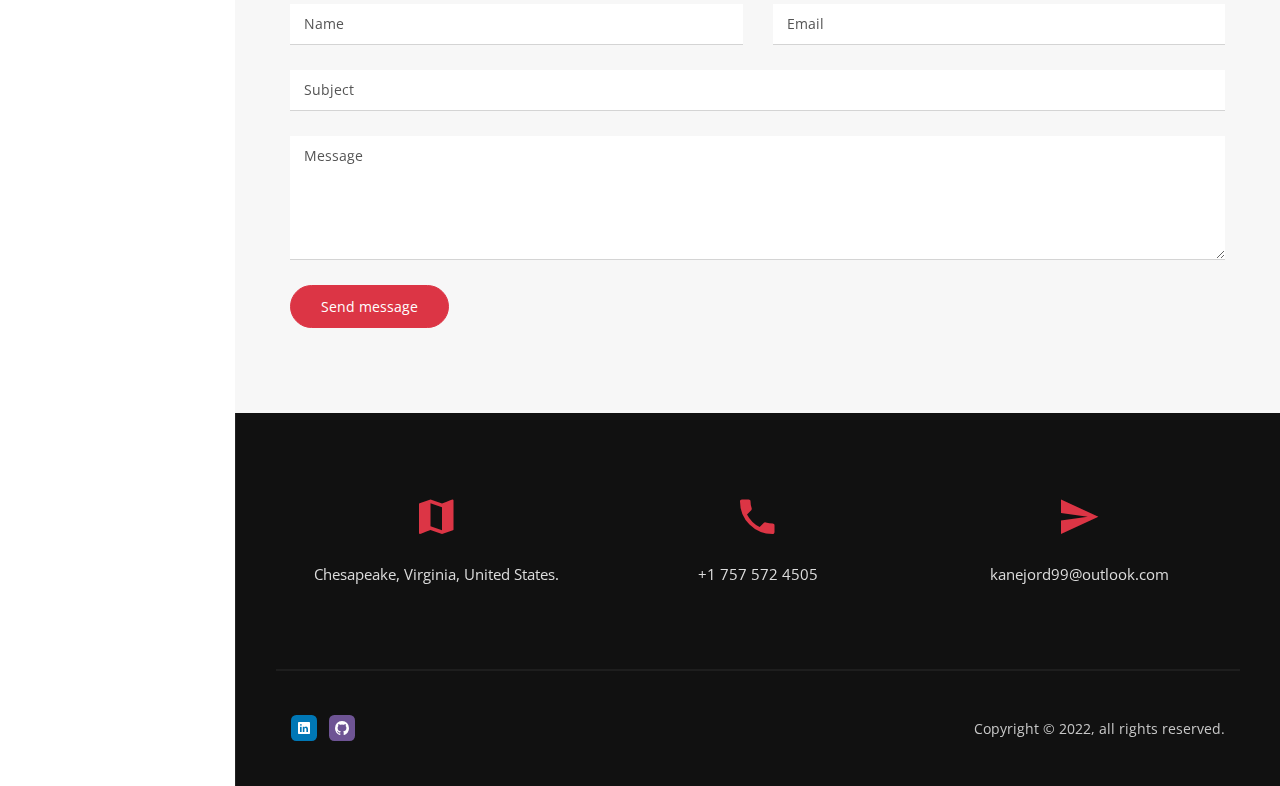
==== commit fb836a2d: "img" ====
--- a/index.html
+++ b/index.html
@@ -257,7 +257,7 @@
           <div class="container">
             <div class="row">
               <div class="col-12 col-lg-5">
-                <div class="lightbox-gallery owl-carousel owl-theme"><img class="img-fluid item-img" alt="Item" src="img/item-1.jpg"><img class="img-fluid item-img" alt="Item" src="img/item-2.jpg"><img class="img-fluid item-img" alt="Item" src="img/item-3.jpg"><img class="img-fluid item-img" alt="Item" src="img/item-4.jpg"><img class="img-fluid item-img" alt="Item" src="img/item-5.jpg"><img class="img-fluid item-img" alt="Item" src="img/item-6.jpg"></div>
+                <div class="lightbox-gallery owl-carousel owl-theme"><img class="img-fluid item-img" alt="Item" src="img/contact-1.png"><img class="img-fluid item-img" alt="Item" src="img/item-2.jpg"><img class="img-fluid item-img" alt="Item" src="img/item-3.jpg"><img class="img-fluid item-img" alt="Item" src="img/item-4.jpg"><img class="img-fluid item-img" alt="Item" src="img/item-5.jpg"><img class="img-fluid item-img" alt="Item" src="img/item-6.jpg"></div>
               </div>
               <div class="col-12 col-lg-7">
                 <div class="lightbox-content">
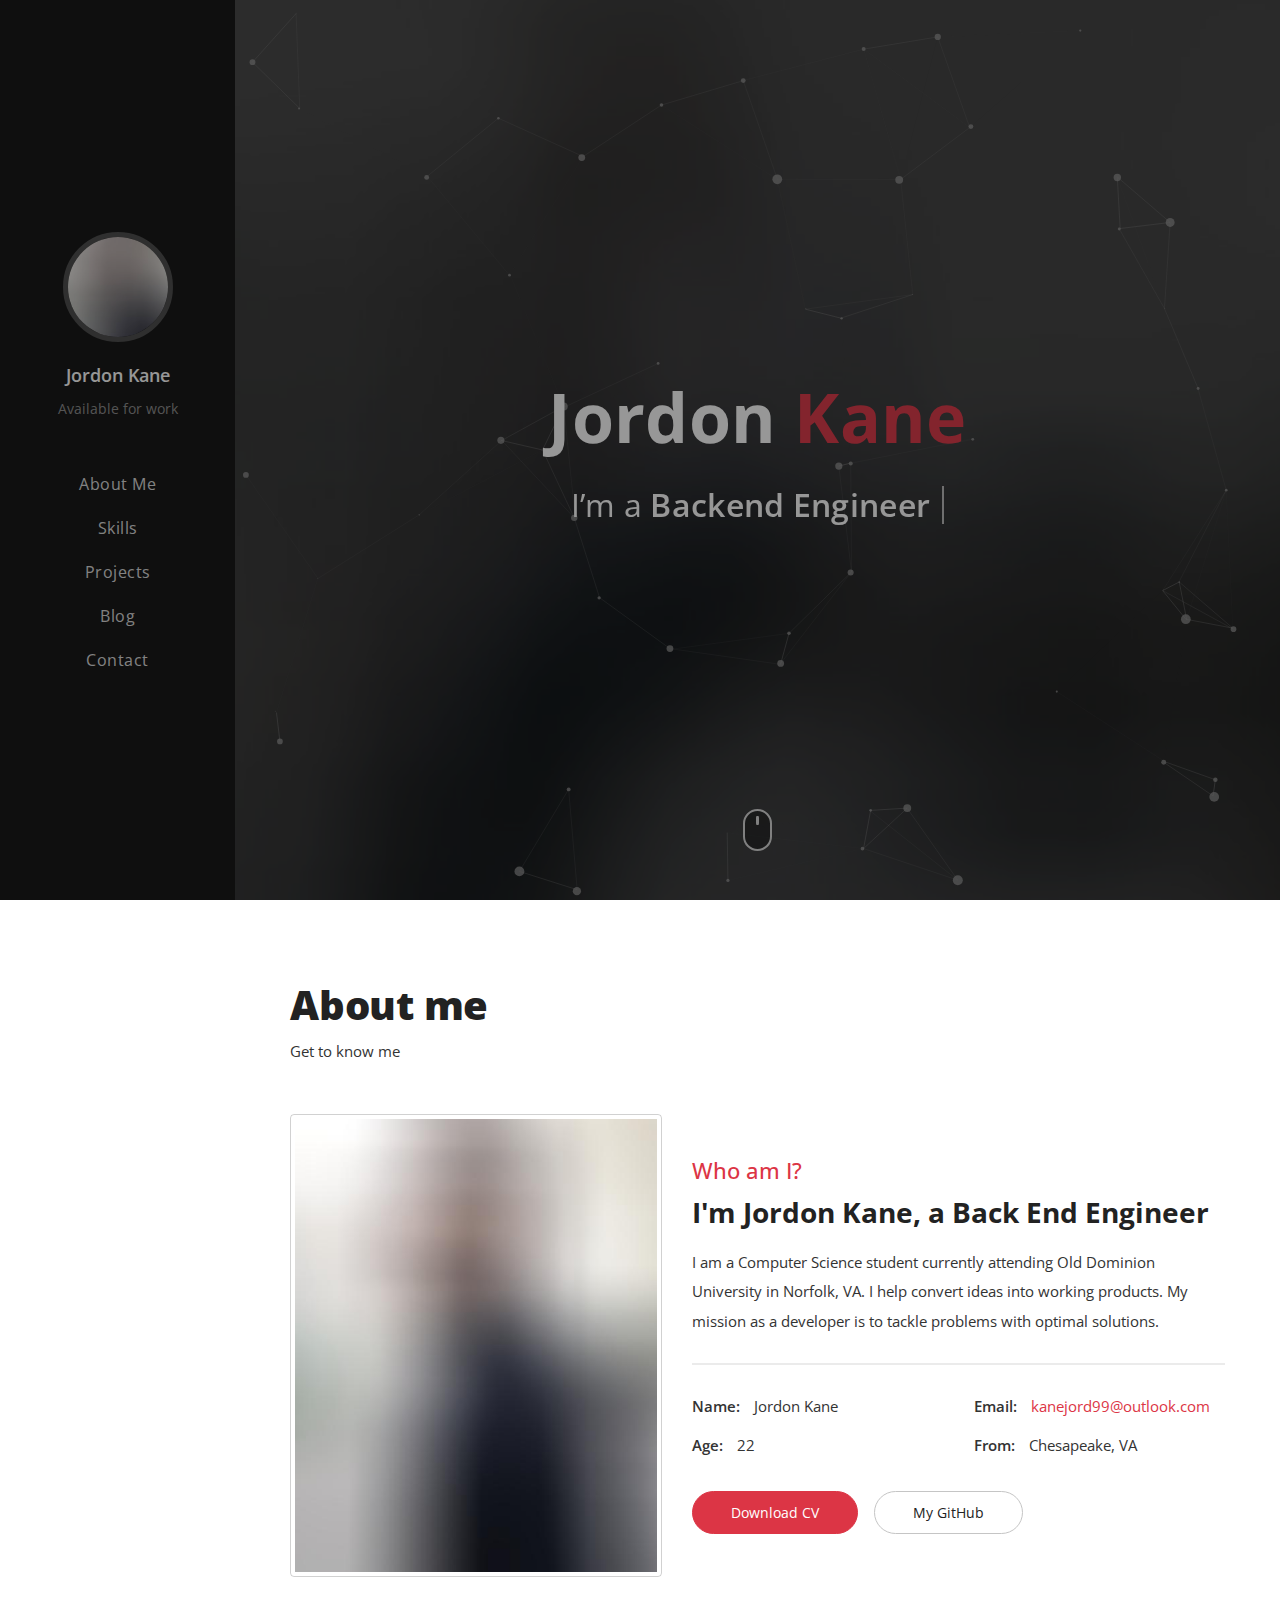
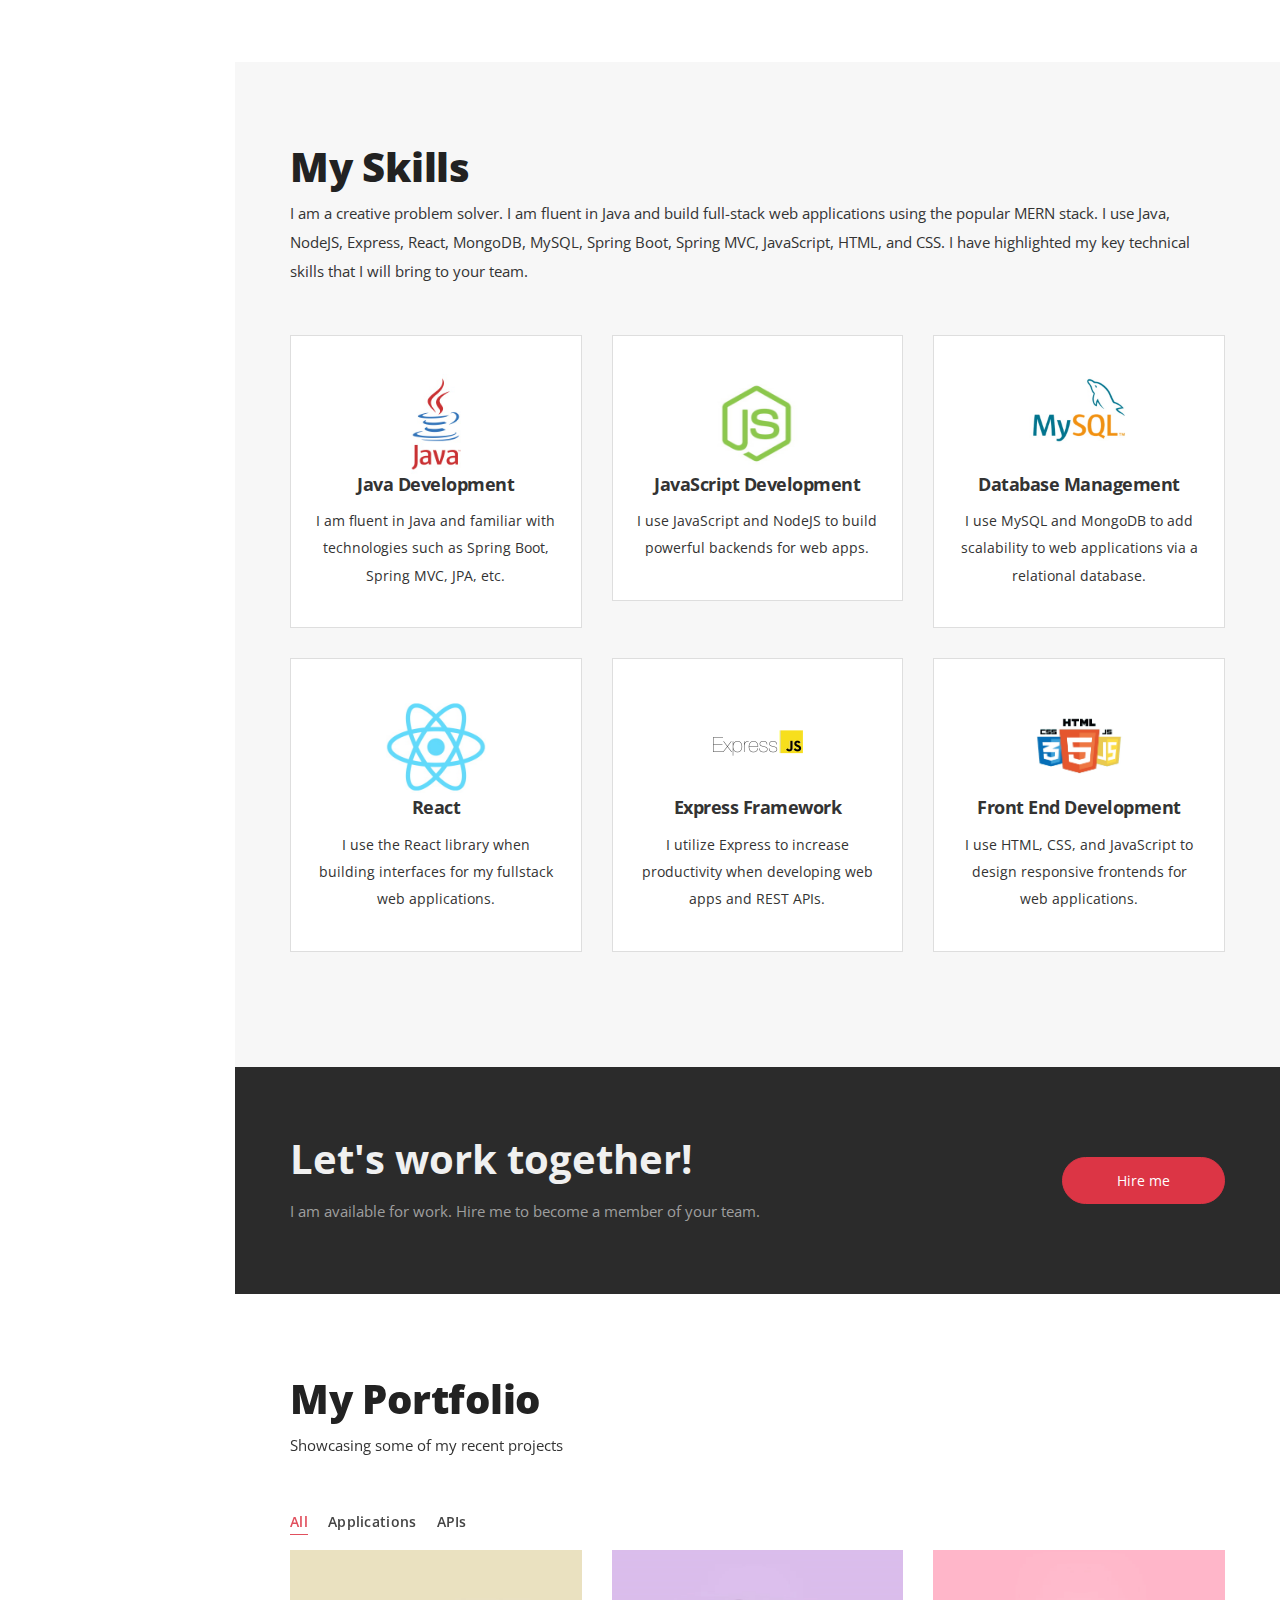
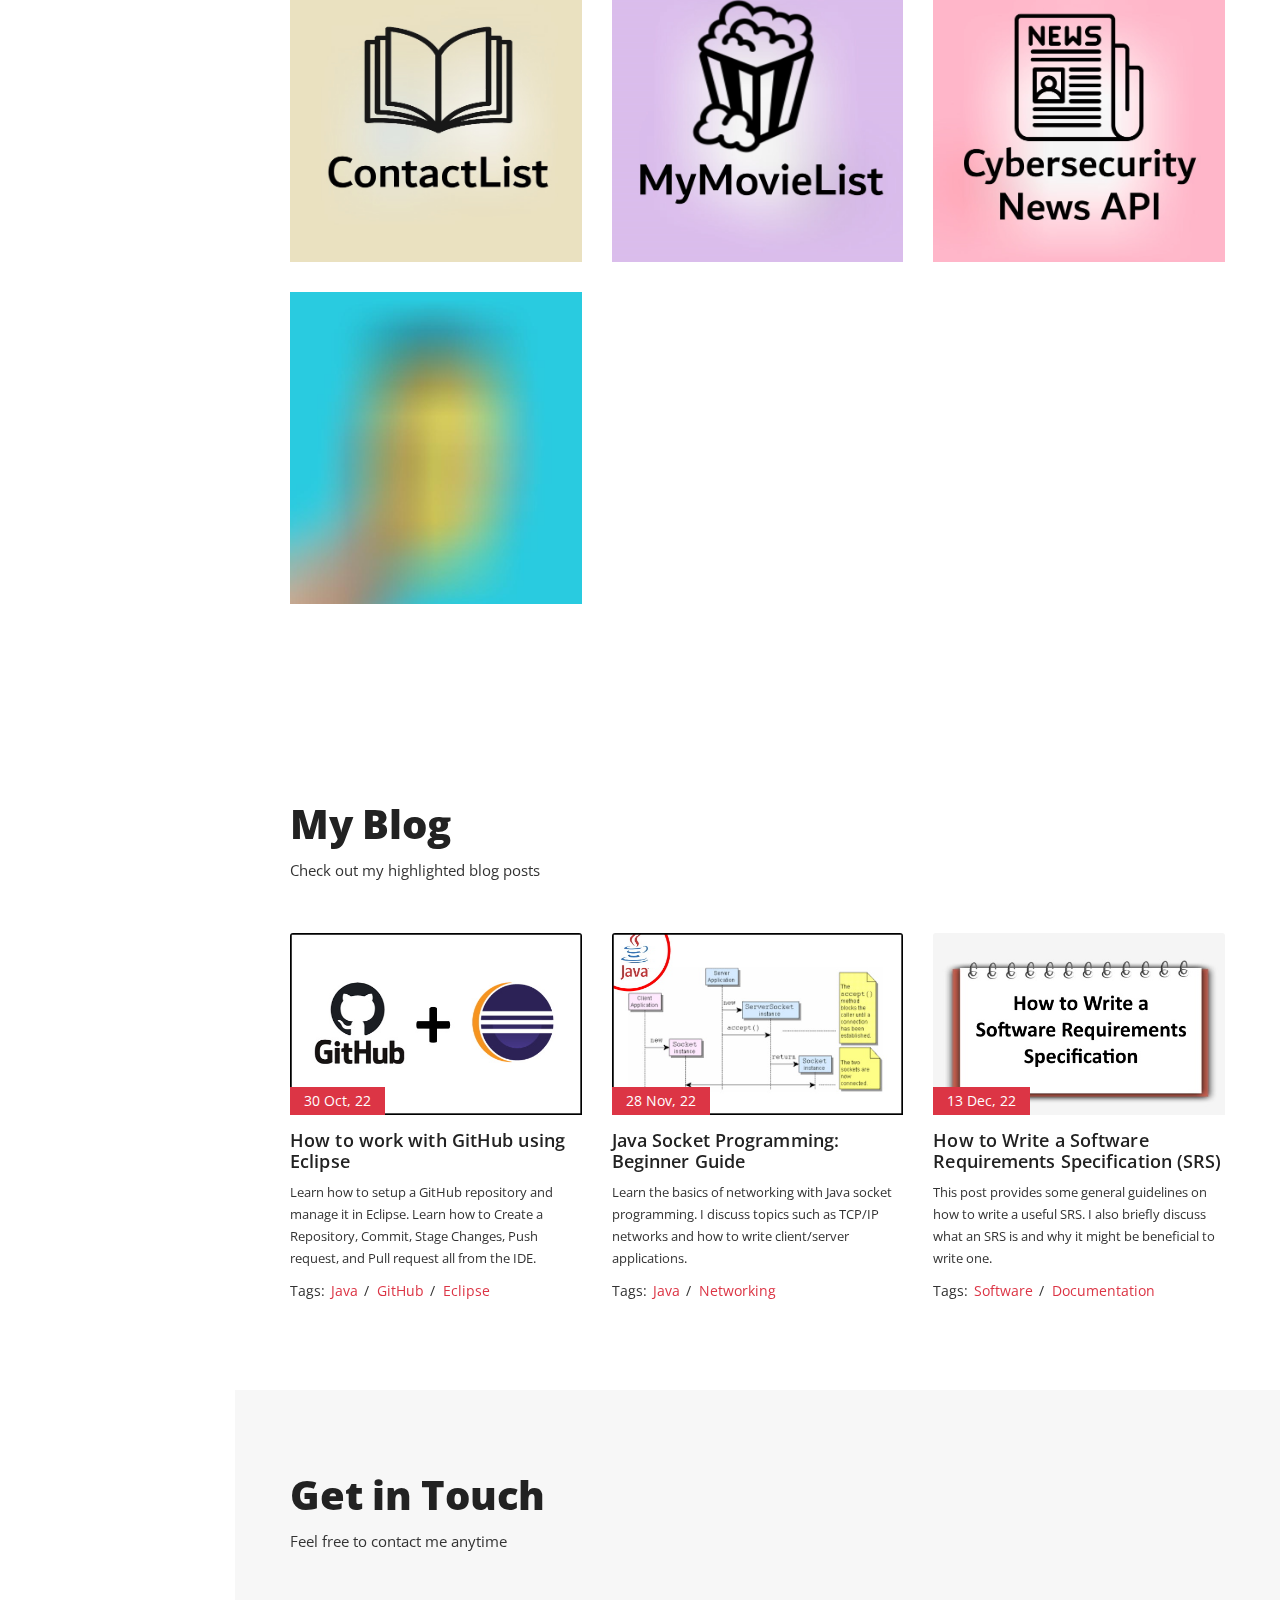
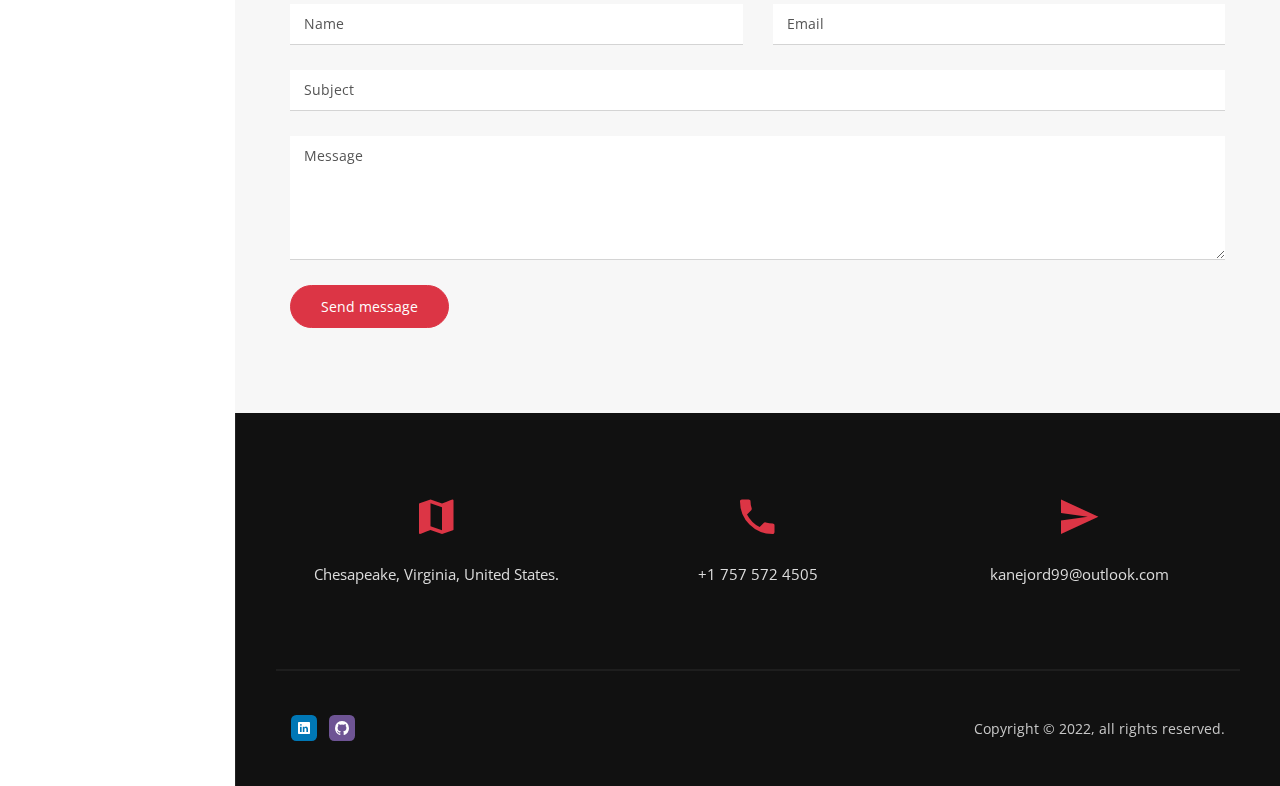
==== commit 30b8057c: "Update index.html" ====
--- a/index.html
+++ b/index.html
@@ -153,9 +153,9 @@
             </div>
             <!-- Single service-->
             <div class="col-12 col-md-6 col-lg-4">
-              <div class="single-service"><img src="img/icon_mdb.jpg" alt="MongoDB" width="100" height="100">
+              <div class="single-service"><img src="img/icon_mysql.jpg" alt="MySQL" width="100" height="100">
                 <h6 class="service-title">Database Management</h6>
-                <p class="service-description">I use MongoDB and MySQL to add scalability to web applications via a relational database.</p>
+                <p class="service-description">I use MySQL and MongoDB to add scalability to web applications via a relational database.</p>
               </div>
             </div>
             <!-- Single service-->
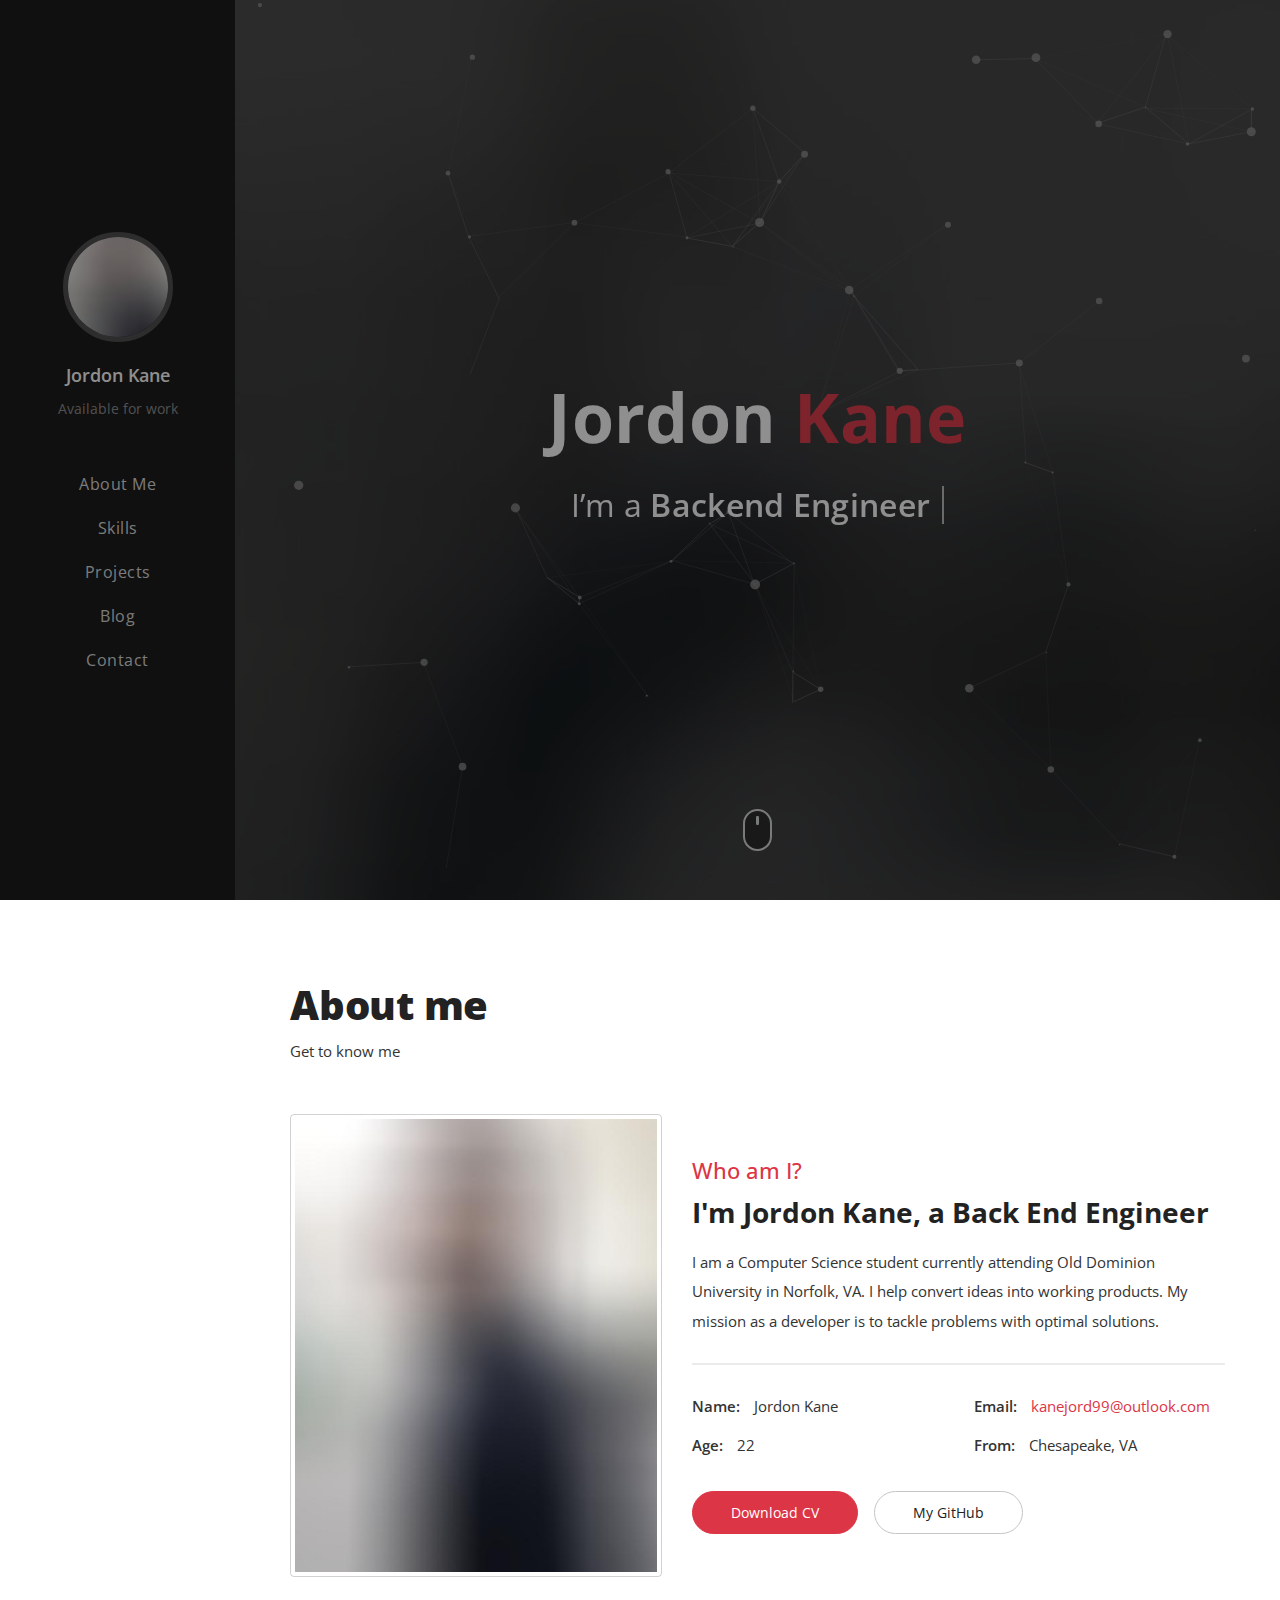
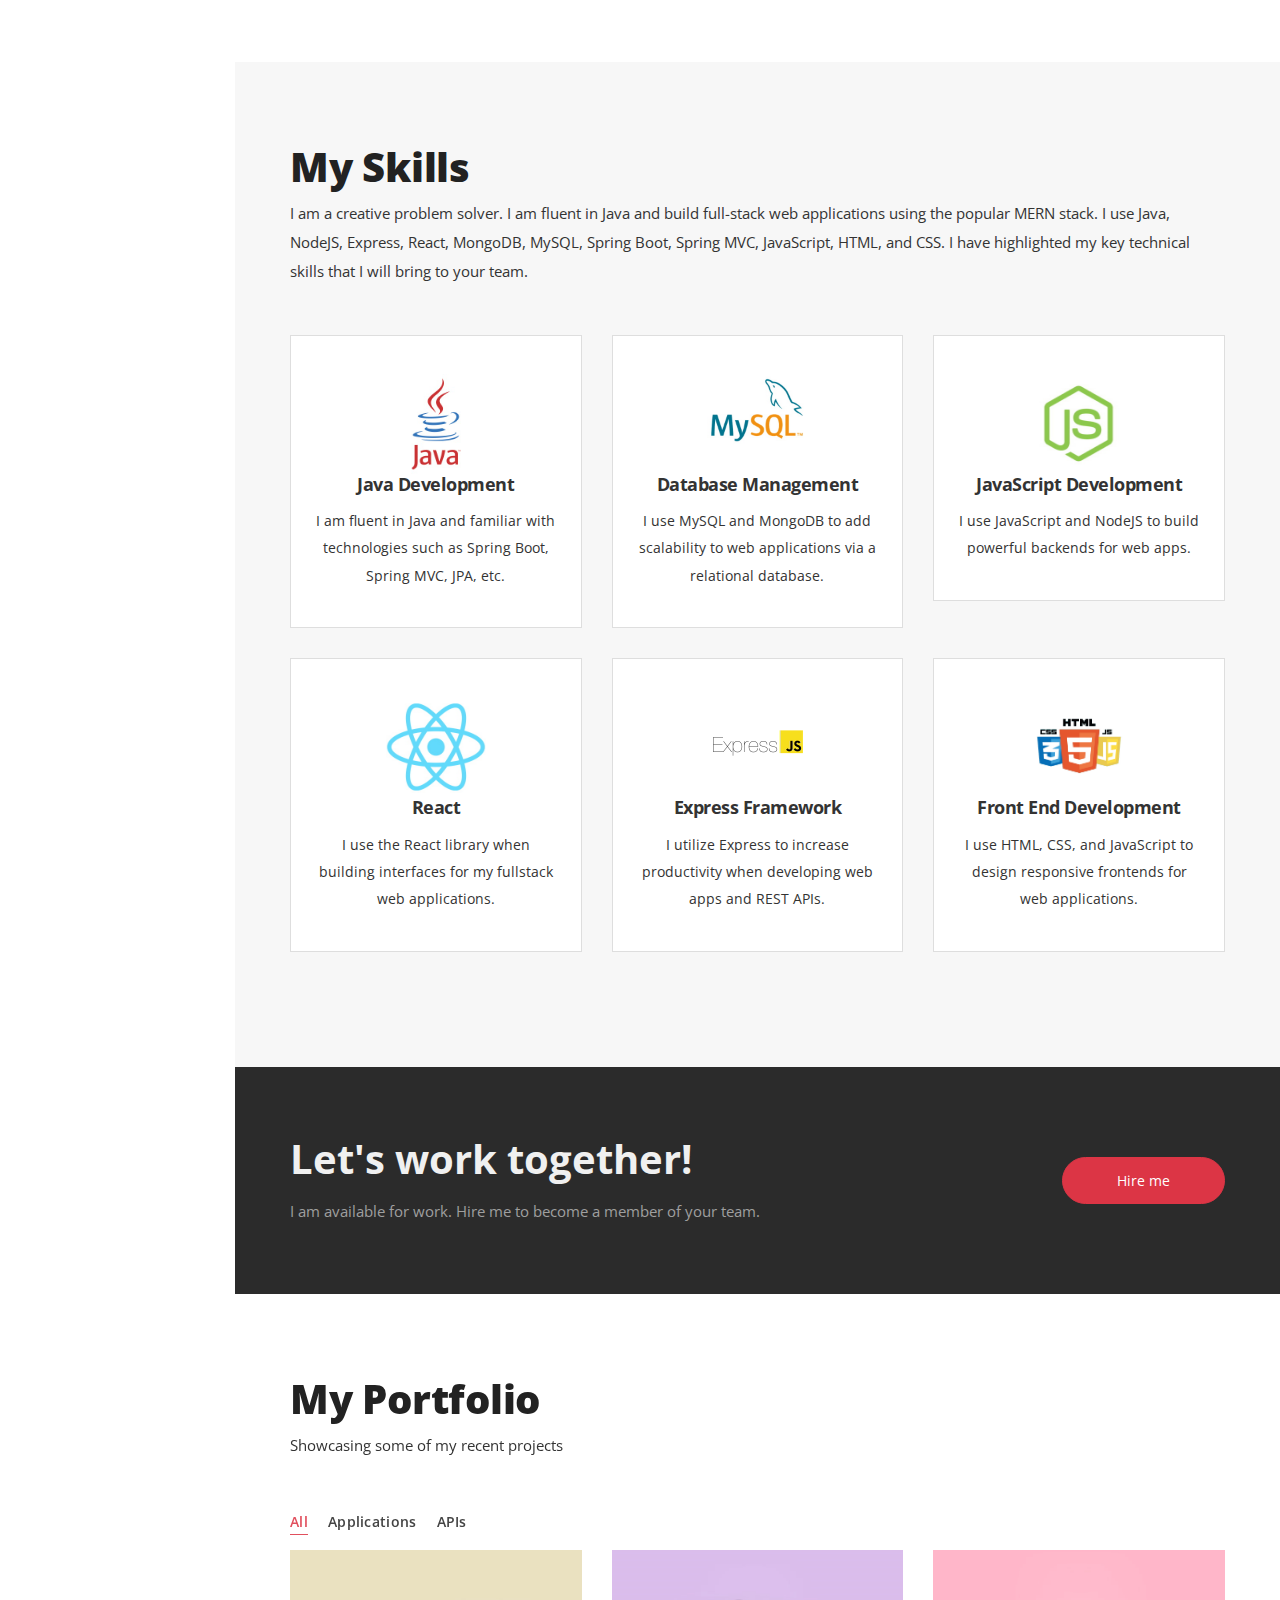
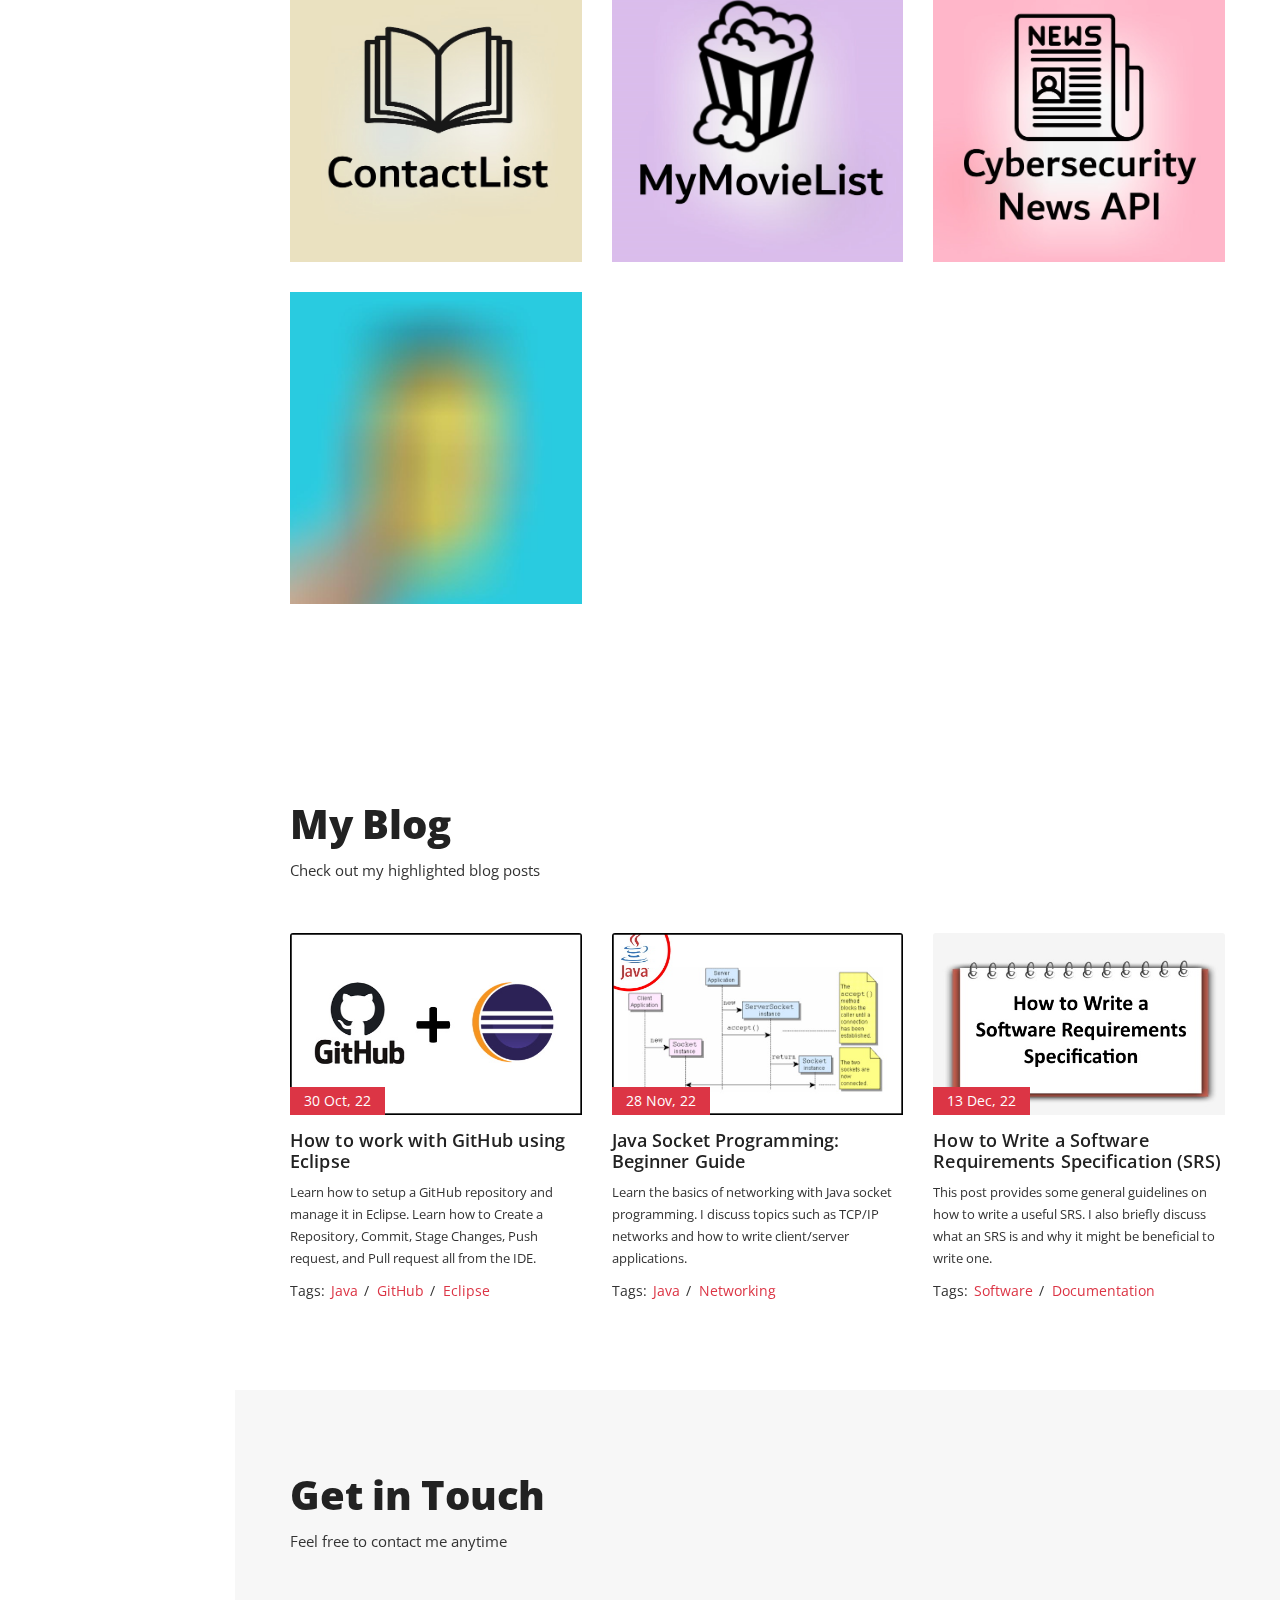
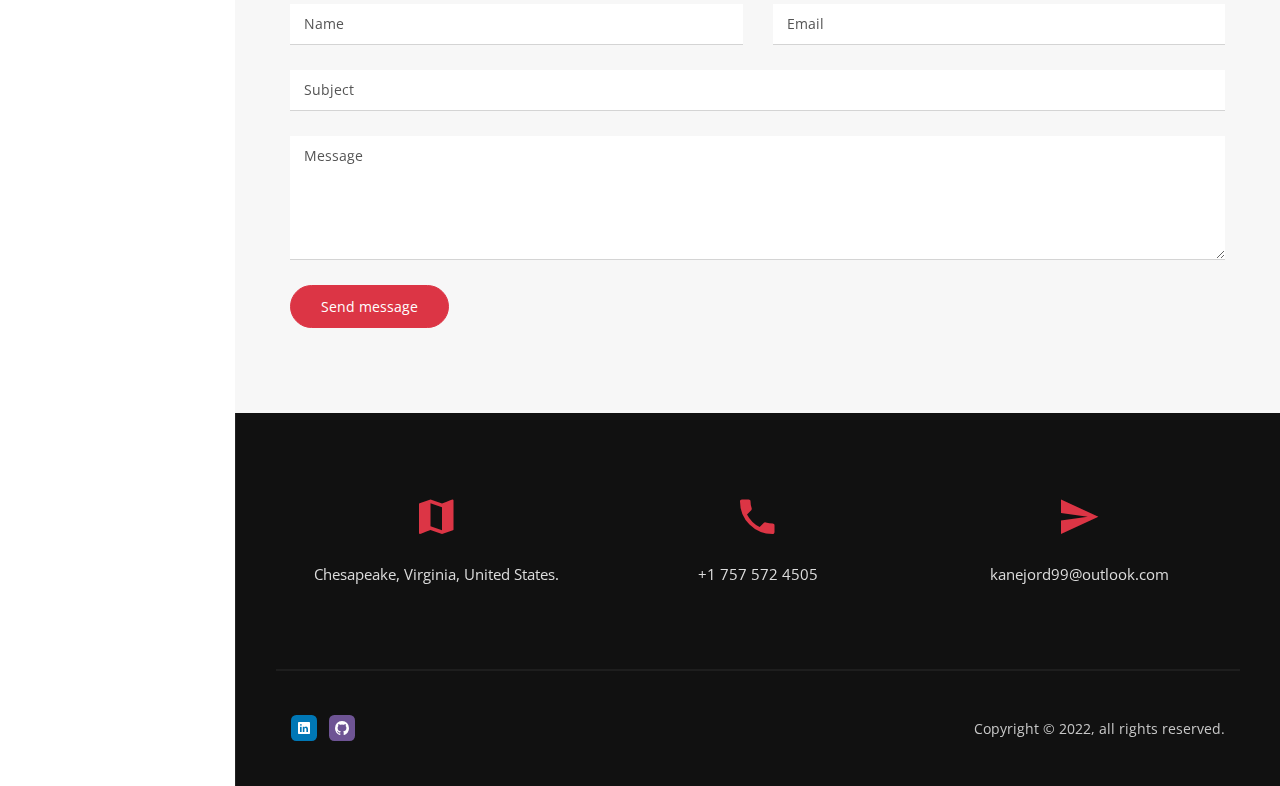
==== commit e2b8792b: "Update index.html" ====
--- a/index.html
+++ b/index.html
@@ -146,16 +146,16 @@
             </div>
             <!-- Single service-->
             <div class="col-12 col-md-6 col-lg-4">
+              <div class="single-service"><img src="img/icon_mysql.jpg" alt="MySQL" width="100" height="100">
+                <h6 class="service-title">Database Management</h6>
+                <p class="service-description">I use MySQL and MongoDB to add scalability to web applications via a relational database.</p>
+              </div>
+            </div>
+            <!-- Single service-->
+            <div class="col-12 col-md-6 col-lg-4">
               <div class="single-service"><img src="img/icon_nodejs.jpg" alt="NodeJS" width="100" height="100">
                 <h6 class="service-title">JavaScript Development</h6>
                 <p class="service-description">I use JavaScript and NodeJS to build powerful backends for web apps.</p>
-              </div>
-            </div>
-            <!-- Single service-->
-            <div class="col-12 col-md-6 col-lg-4">
-              <div class="single-service"><img src="img/icon_mysql.jpg" alt="MySQL" width="100" height="100">
-                <h6 class="service-title">Database Management</h6>
-                <p class="service-description">I use MySQL and MongoDB to add scalability to web applications via a relational database.</p>
               </div>
             </div>
             <!-- Single service-->
